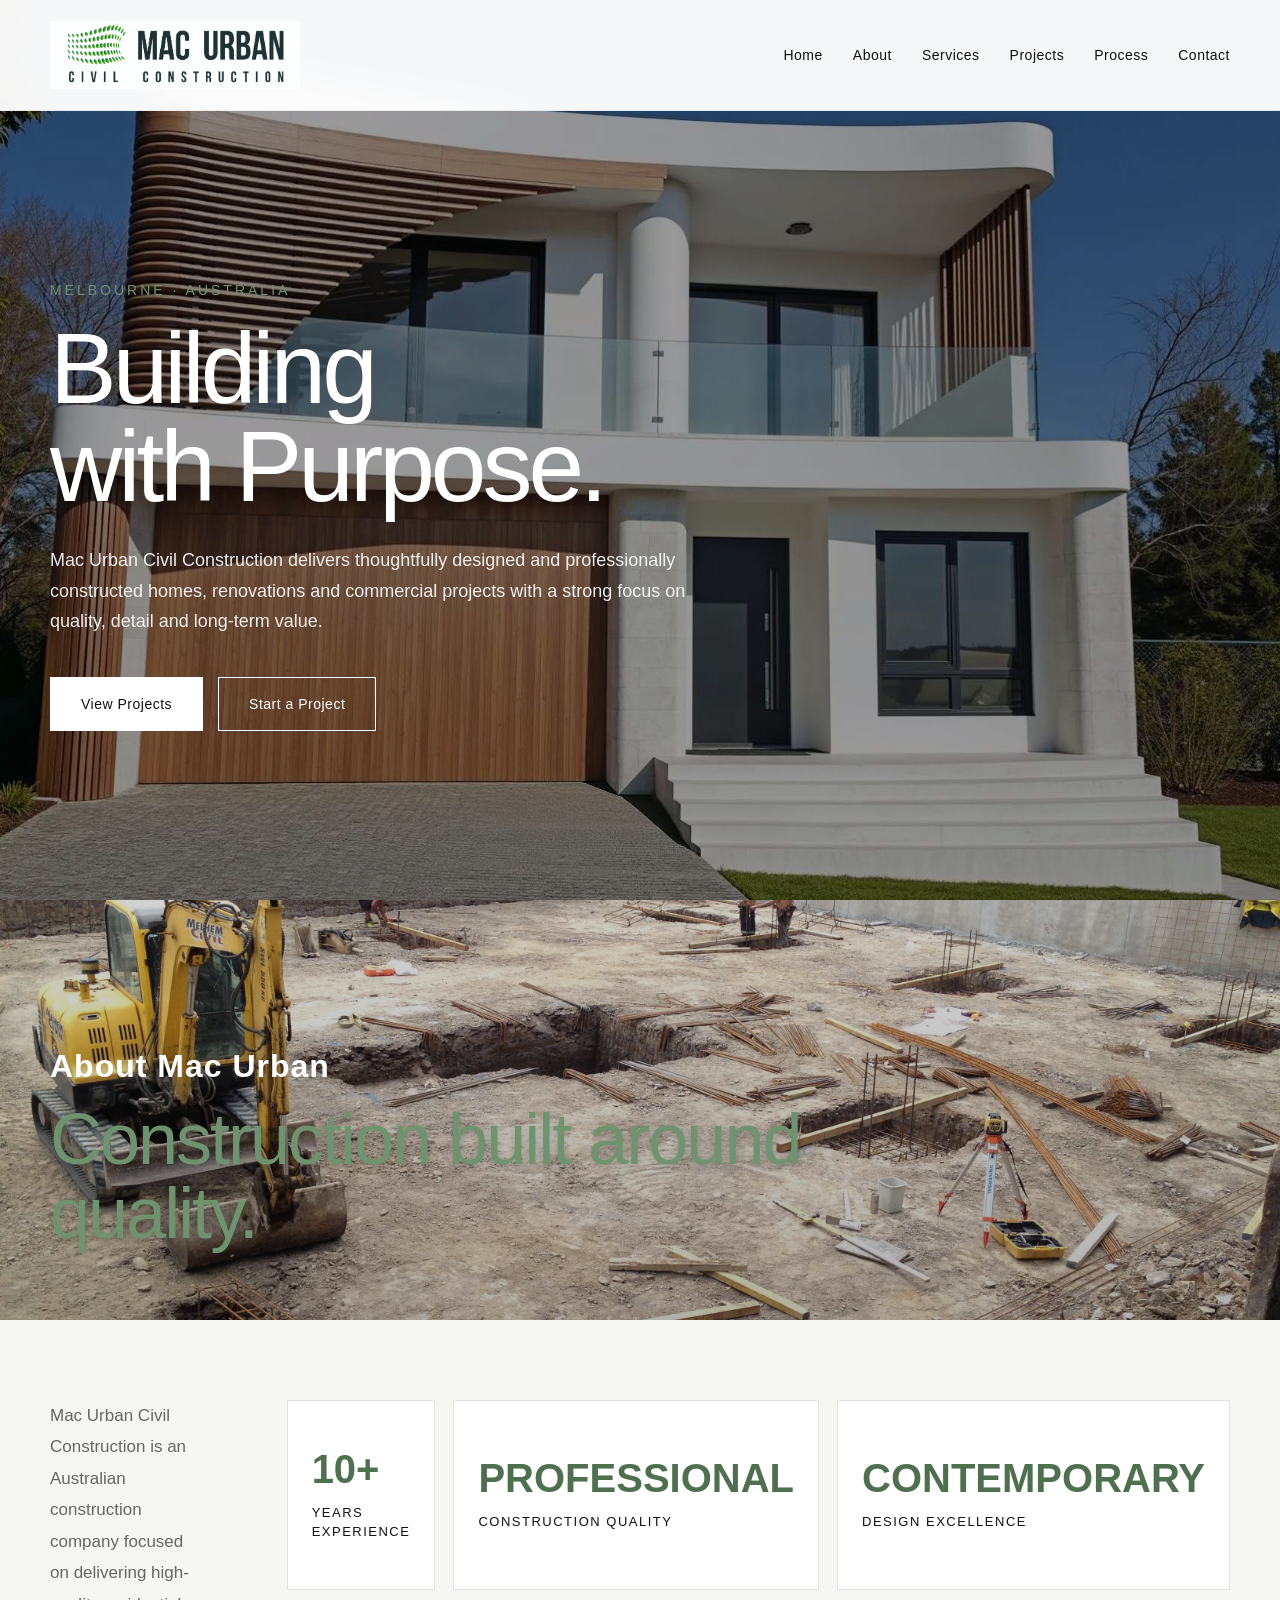
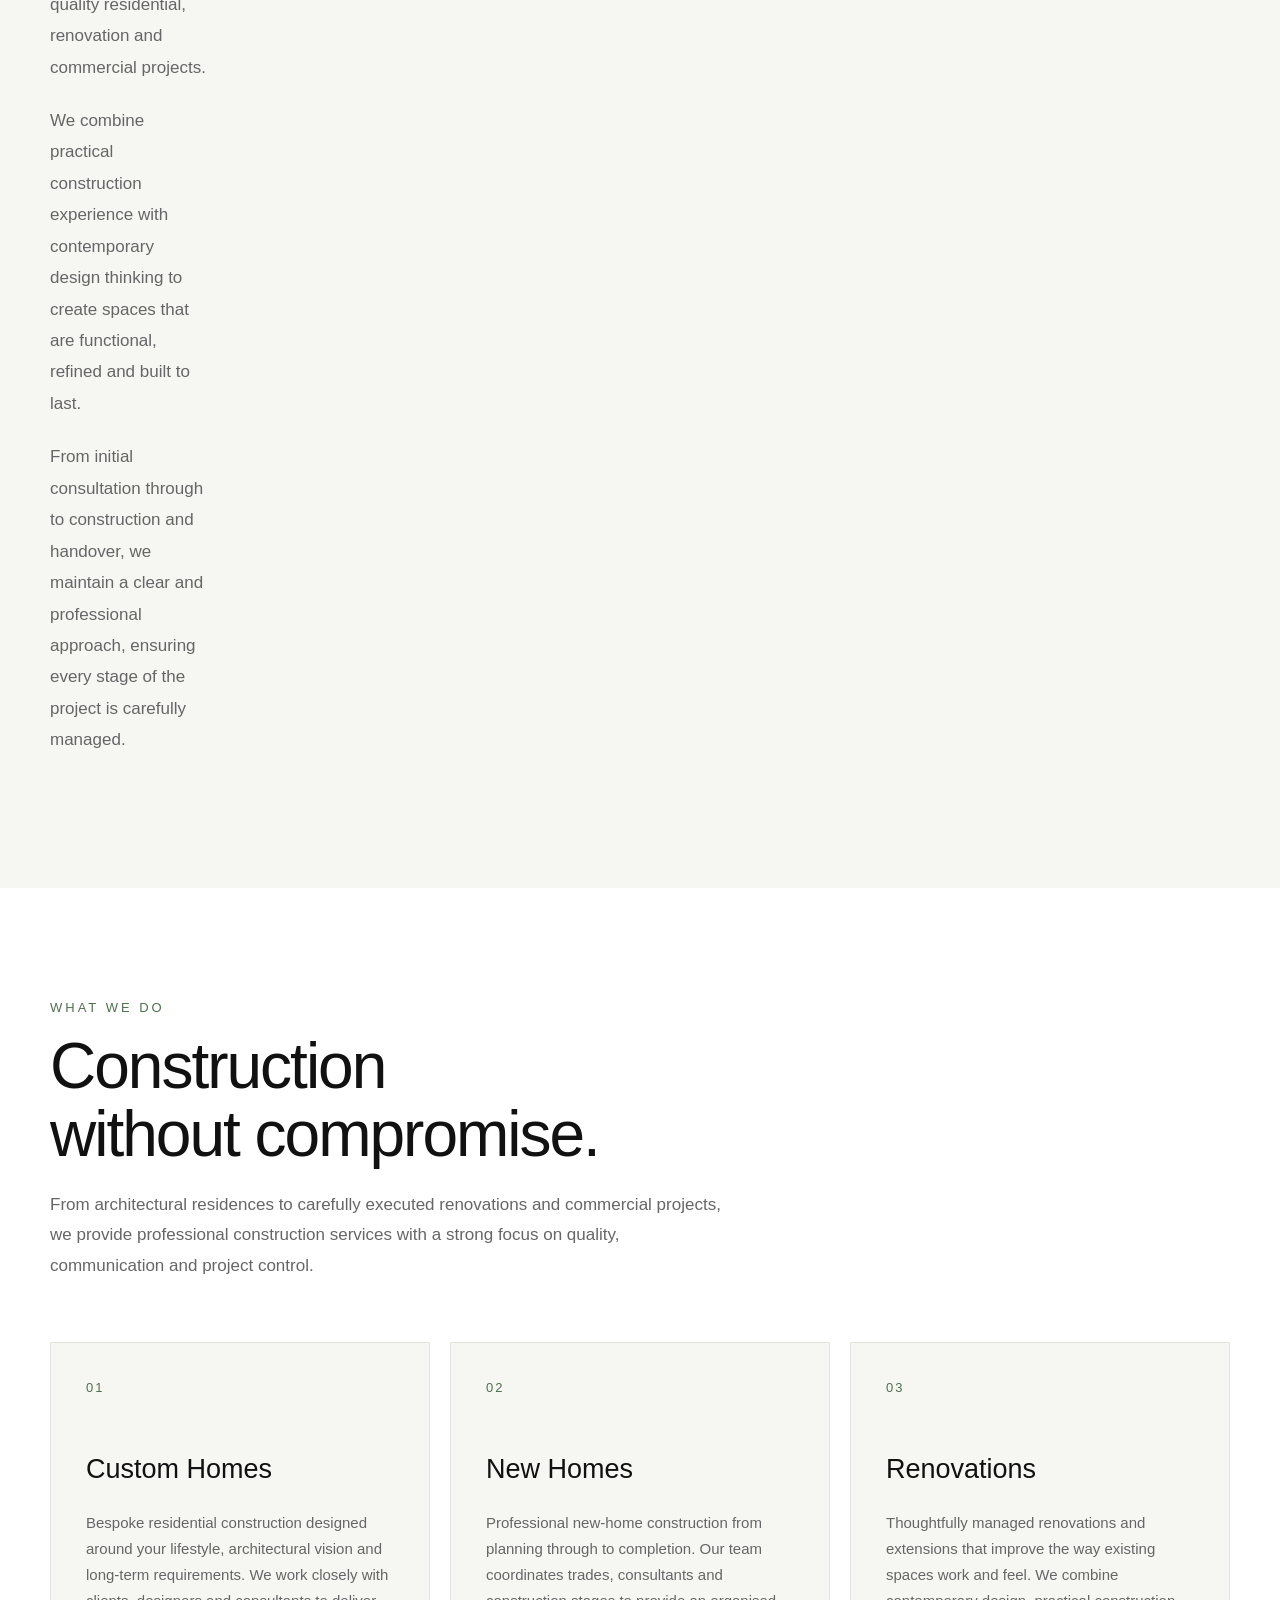
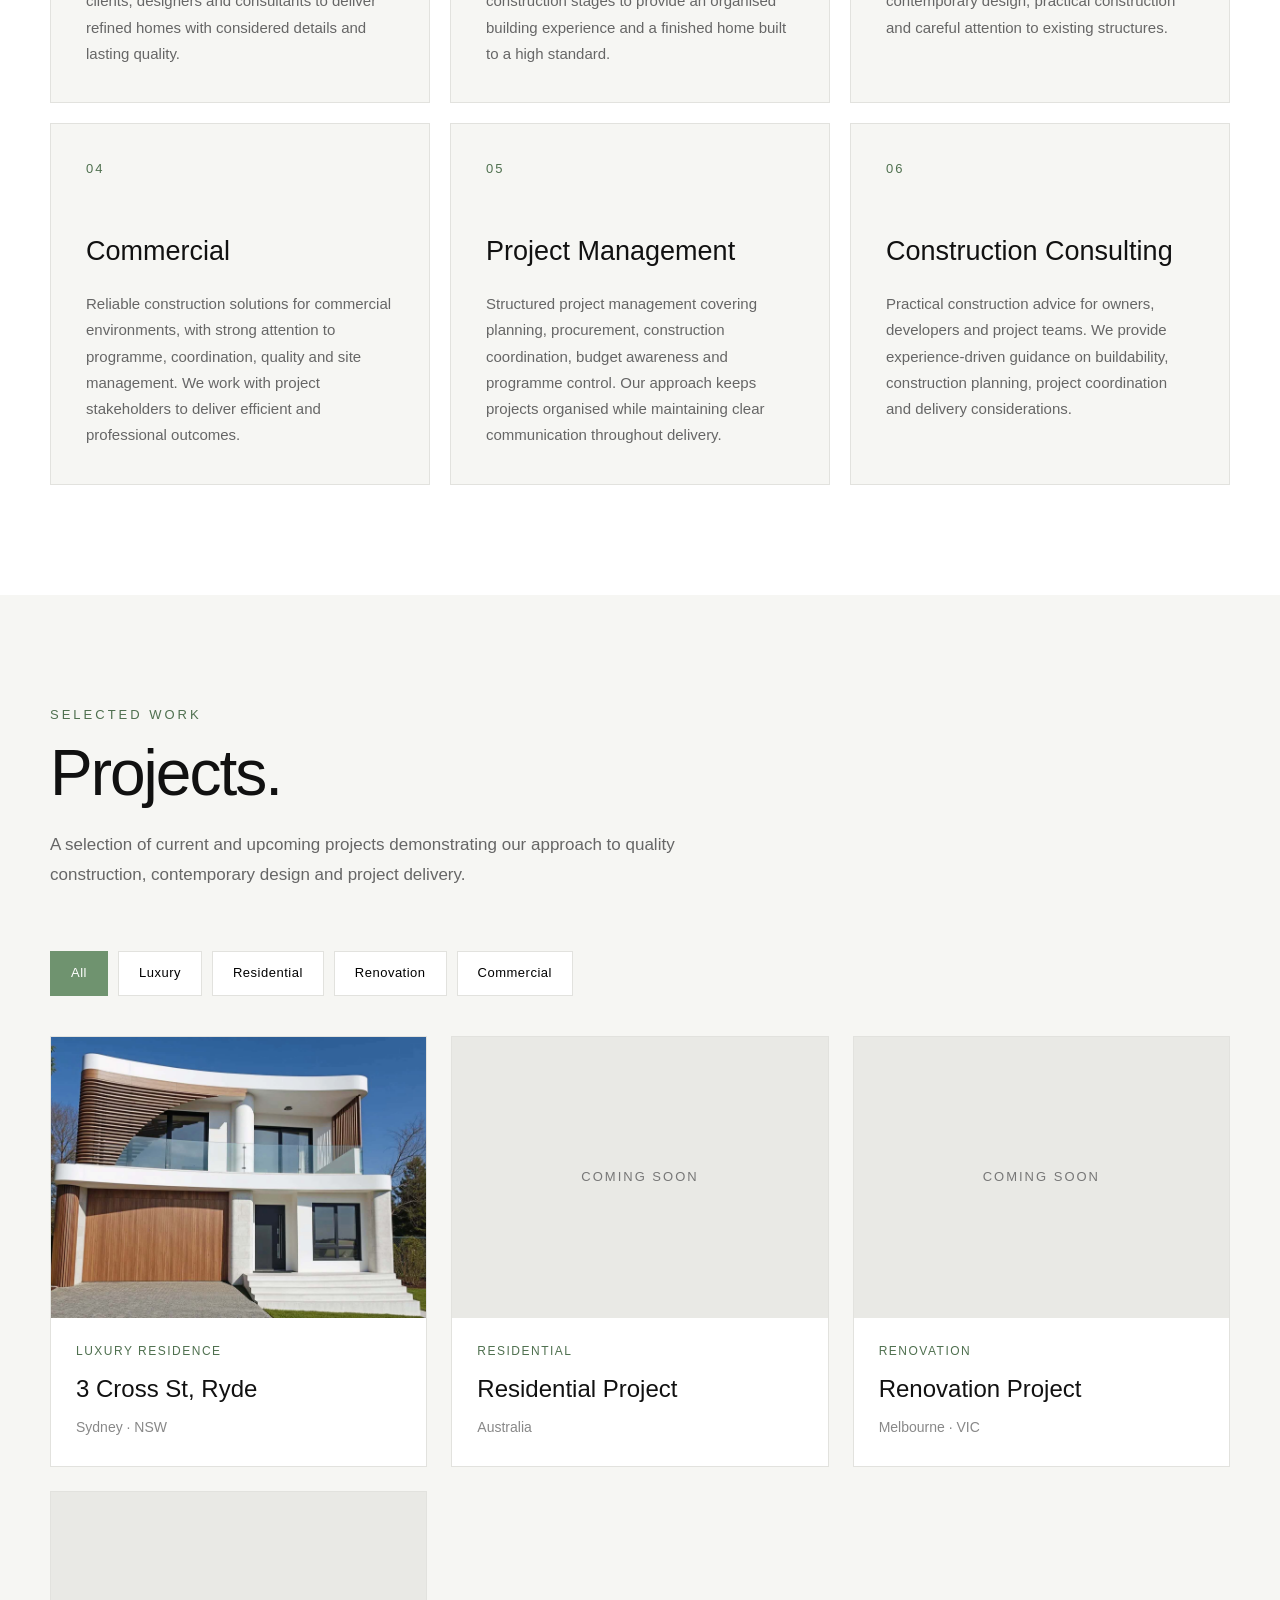
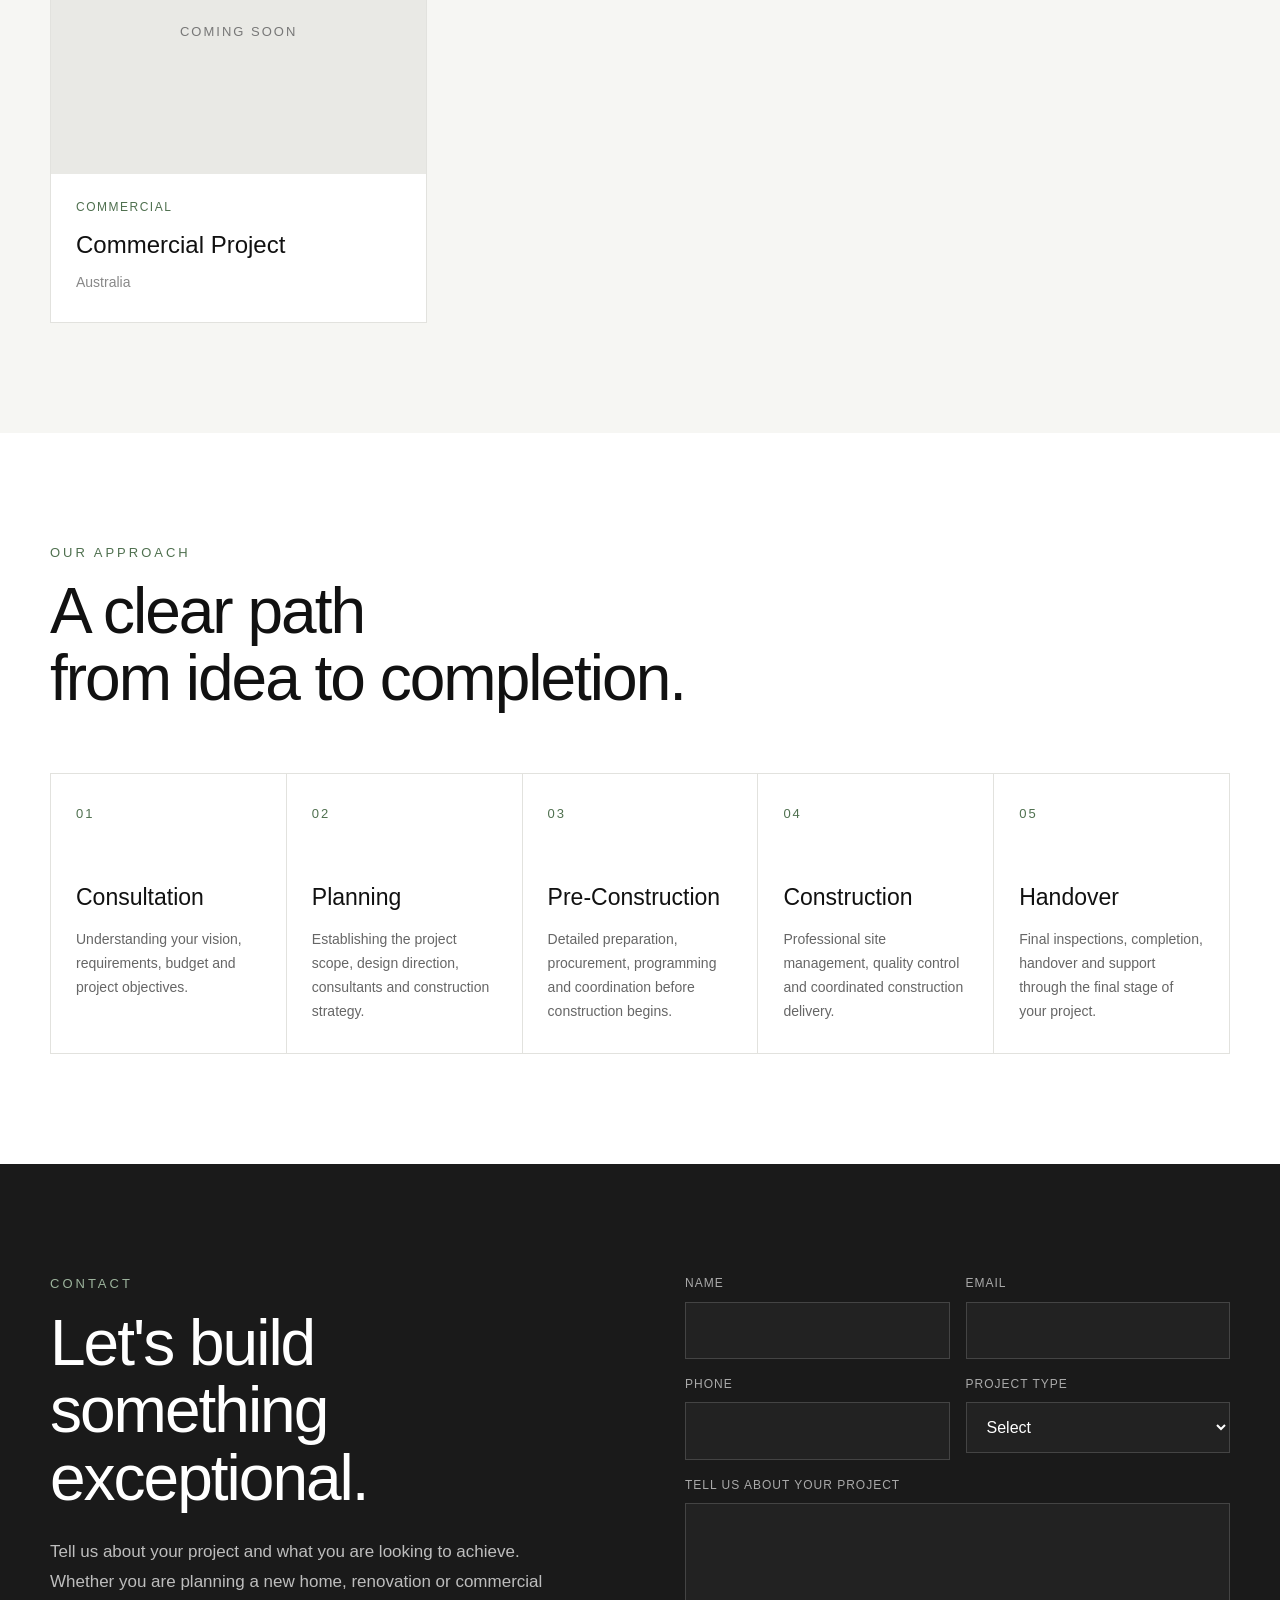
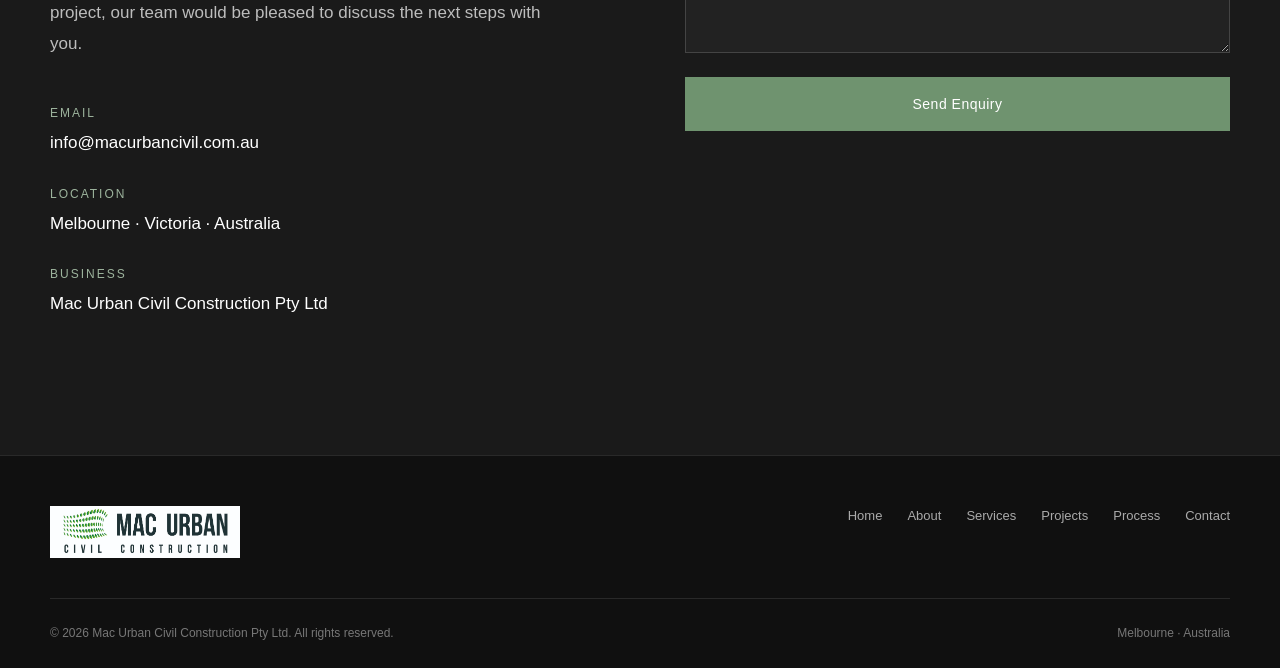
==== index.html @ 72863b8e "Update index.html" ====
<!DOCTYPE html>
<html lang="en">
<head>
<meta charset="UTF-8">
<meta name="viewport" content="width=device-width, initial-scale=1.0">

<title>Mac Urban Civil Construction | Melbourne Builders</title>

<meta
    name="description"
    content="Mac Urban Civil Construction delivers premium residential, renovation and commercial construction projects across Melbourne and Australia."
>

<style>

:root{
    --green:#6F936F;
    --green-dark:#4F704F;
    --green-light:#E5EDE5;
    --green-soft:#EEF3EE;

    --black:#111111;
    --dark:#1A1A1A;

    --grey:#666666;
    --grey-light:#888888;

    --light:#F6F6F3;
    --white:#FFFFFF;

    --border:#E2E2DE;
}
/* Green text and button adjustments */

.hero-kicker{
    color:var(--green);
}

.btn-primary{
    background:var(--green);
    border-color:var(--green);
    color:var(--white);
}

.btn-primary:hover{
    background:var(--green-dark);
    border-color:var(--green-dark);
    color:var(--white);
}

.about-hero-title{
    color:var(--green);
}
*{
    margin:0;
    padding:0;
    box-sizing:border-box;
}
.about-hero-title{
    color:var(--green);
    text-shadow:0 2px 8px rgba(0,0,0,.18);
}
html{
    scroll-behavior:smooth;
}

body{
    font-family:
        -apple-system,
        BlinkMacSystemFont,
        "Helvetica Neue",
        Arial,
        sans-serif;

    color:var(--black);
    background:var(--white);
    line-height:1.6;
}

img{
    display:block;
    max-width:100%;
}

button,
input,
textarea,
select{
    font:inherit;
}

a{
    color:inherit;
    text-decoration:none;
}

.container{
    width:min(1180px, calc(100% - 60px));
    margin:0 auto;
}


/* =========================
   HEADER
========================= */

.site-header{
    position:fixed;
    top:0;
    left:0;
    width:100%;
    z-index:1000;

    background:rgba(255,255,255,.96);
    backdrop-filter:blur(12px);

    border-bottom:1px solid rgba(0,0,0,.06);

    transition:.3s ease;
}

.site-header.scrolled{
    box-shadow:0 5px 25px rgba(0,0,0,.08);
}

.header-inner{
    height:110px;

    display:flex;
    align-items:center;
    justify-content:space-between;
}


/* LOGO */

.logo{
    display:flex;
    align-items:center;
    flex-shrink:0;
}

.logo img{
    width:250px;
    height:auto;
    max-height:88px;
    object-fit:contain;
}


/* DESKTOP NAV */

.desktop-nav{
    display:flex;
    align-items:center;
    gap:30px;
}

.desktop-nav a{
    position:relative;

    font-size:14px;
    font-weight:500;
    letter-spacing:.5px;

    color:var(--black);

    padding:8px 0;

    transition:.25s ease;
}

.desktop-nav a::after{
    content:"";

    position:absolute;
    left:0;
    bottom:0;

    width:0;
    height:1px;

    background:var(--green);

    transition:.25s ease;
}

.desktop-nav a:hover{
    color:var(--green-dark);
}

.desktop-nav a:hover::after{
    width:100%;
}


/* MOBILE BUTTON */

.mobile-menu-btn{
    width:46px;
    height:46px;

    border:0;
    background:transparent;

    display:none;

    flex-direction:column;
    justify-content:center;
    align-items:center;

    gap:6px;

    cursor:pointer;
}

.mobile-menu-btn span{
    display:block;

    width:27px;
    height:2px;

    background:var(--black);

    transition:.3s ease;
}

.mobile-menu-btn.active span:nth-child(1){
    transform:translateY(8px) rotate(45deg);
}

.mobile-menu-btn.active span:nth-child(2){
    opacity:0;
}

.mobile-menu-btn.active span:nth-child(3){
    transform:translateY(-8px) rotate(-45deg);
}


/* MOBILE MENU */

.mobile-menu{
    display:none;

    background:var(--white);

    border-top:1px solid var(--border);

    padding:20px 24px 28px;
}

.mobile-menu.active{
    display:block;
}

.mobile-menu a{
    display:block;

    padding:15px 0;

    border-bottom:1px solid var(--border);

    font-size:16px;
    font-weight:500;
}

.mobile-menu a:last-child{
    border-bottom:none;
}


/* =========================
   HERO
========================= */

.hero{
    min-height:100vh;

    display:flex;
    align-items:center;

    position:relative;

    background-image:
        linear-gradient(
            rgba(0,0,0,.38),
            rgba(0,0,0,.38)
        ),
        url("project-images/projects/luxury/3-cross-st-ryde/3805.jpeg");

    background-size:cover;
    background-position:center;
    background-repeat:no-repeat;

    color:var(--white);
}

.hero-content{
    padding-top:110px;

    max-width:850px;
}

.hero-kicker{
    margin-bottom:18px;

    font-size:14px;
    letter-spacing:3px;
    text-transform:uppercase;

    font-weight:500;
}

.hero h1{
    font-size:clamp(55px,8vw,100px);

    line-height:.98;

    font-weight:500;

    letter-spacing:-4px;

    margin-bottom:30px;
}

.hero-description{
    max-width:650px;

    font-size:18px;
    line-height:1.7;

    color:rgba(255,255,255,.9);

    margin-bottom:40px;
}

.hero-buttons{
    display:flex;
    gap:15px;
    flex-wrap:wrap;
}

.btn{
    display:inline-flex;

    align-items:center;
    justify-content:center;

    min-height:54px;

    padding:0 30px;

    border:1px solid var(--white);

    font-size:14px;

    letter-spacing:.5px;

    transition:.3s ease;
}

.btn-primary{
    background:var(--white);
    color:var(--black);
}

.btn-primary:hover{
    background:var(--green);
    border-color:var(--green);
    color:var(--white);
}

.btn-outline{
    color:var(--white);
}

.btn-outline:hover{
    background:var(--white);
    color:var(--black);
}


/* =========================
   SECTION
========================= */

section{
    scroll-margin-top:110px;
}

.section{
    padding:110px 0;
}

.section-header{
    margin-bottom:60px;
}

.section-kicker{
    color:var(--green-dark);

    font-size:13px;

    letter-spacing:3px;

    text-transform:uppercase;

    margin-bottom:15px;
}

.section-title{
    font-size:clamp(40px,5vw,68px);

    line-height:1.05;

    letter-spacing:-2px;

    font-weight:500;
}

.section-description{
    max-width:680px;

    margin-top:22px;

    color:var(--grey);

    font-size:17px;

    line-height:1.8;
}


/* =========================
   ABOUT
========================= */

.about{
    background:var(--light);
}

.about-hero{
    position:relative;

    min-height:420px;

    display:flex;
    align-items:flex-end;

    overflow:hidden;

    background-image:
        linear-gradient(
            rgba(0,0,0,.18),
            rgba(0,0,0,.30)
        ),
        url("images/about us1.JPG?v=20260903");

    background-size:cover;
    background-position:center;

    color:var(--white);
}

.about-hero-inner{
    width:min(1180px, calc(100% - 60px));

    margin:0 auto;

    padding:70px 0;
}

.about-hero-kicker{
    font-size:32px;

    line-height:1.1;

    font-weight:600;

    letter-spacing:1px;

    margin-bottom:18px;
}

.about-hero-title{
    max-width:800px;

    font-size:clamp(42px,6vw,72px);

    line-height:1.03;

    letter-spacing:-2px;

    font-weight:500;
}

.about-content{
    padding:80px 0 110px;
}

.about-grid{
    display:grid;

    grid-template-columns:1fr 1fr;

    gap:80px;

    align-items:start;
}

.about-text{
    color:var(--grey);

    font-size:17px;

    line-height:1.85;
}

.about-text p{
    margin-bottom:22px;
}

.about-stats{
    display:grid;

    grid-template-columns:repeat(3,1fr);

    gap:18px;
}

.stat-card{
    background:var(--white);

    border:1px solid var(--border);

    min-height:190px;

    padding:30px 24px;

    display:flex;

    flex-direction:column;

    justify-content:center;

    transition:.3s ease;
}

.stat-card:hover{
    transform:translateY(-5px);

    border-color:var(--green);
}

.stat-number{
    color:var(--green-dark);

    font-size:40px;

    line-height:1;

    font-weight:600;

    margin-bottom:14px;
}

.stat-label{
    font-size:13px;

    letter-spacing:1.5px;

    text-transform:uppercase;

    line-height:1.5;

    color:var(--black);
}


/* =========================
   SERVICES
========================= */

.services{
    background:var(--white);
}

.services-grid{
    display:grid;

    grid-template-columns:repeat(3,1fr);

    gap:20px;
}

.service-card{
    min-height:330px;

    padding:35px;

    background:var(--light);

    border:1px solid var(--border);

    position:relative;

    transition:.3s ease;
}

.service-card:hover{
    background:var(--green-soft);

    border-color:var(--green);

    transform:translateY(-5px);
}

.service-number{
    font-size:13px;

    color:var(--green-dark);

    letter-spacing:2px;

    margin-bottom:50px;
}

.service-card h3{
    font-size:27px;

    font-weight:500;

    margin-bottom:18px;
}

.service-card p{
    color:var(--grey);

    font-size:15px;

    line-height:1.75;
}


/* =========================
   PROJECTS
========================= */

.projects{
    background:var(--light);
}

.project-filters{
    display:flex;

    flex-wrap:wrap;

    gap:10px;

    margin-bottom:40px;
}

.filter-btn{
    border:1px solid var(--border);

    background:var(--white);

    padding:11px 20px;

    cursor:pointer;

    font-size:13px;

    letter-spacing:.5px;

    transition:.25s ease;
}

.filter-btn:hover,
.filter-btn.active{
    background:var(--green);

    border-color:var(--green);

    color:var(--white);
}

.projects-grid{
    display:grid;

    grid-template-columns:repeat(3,1fr);

    gap:24px;
}

.project-card{
    background:var(--white);

    cursor:pointer;

    border:1px solid var(--border);

    overflow:hidden;

    transition:.3s ease;
}

.project-card:hover{
    transform:translateY(-6px);

    box-shadow:0 15px 40px rgba(0,0,0,.08);
}

.project-image{
    aspect-ratio:4 / 3;

    overflow:hidden;

    background:#ddd;
}

.project-image img{
    width:100%;
    height:100%;

    object-fit:cover;

    transition:.5s ease;
}

.project-card:hover .project-image img{
    transform:scale(1.04);
}

.project-info{
    padding:24px 25px 28px;
}

.project-category{
    color:var(--green-dark);

    font-size:12px;

    letter-spacing:1.5px;

    text-transform:uppercase;

    margin-bottom:9px;
}

.project-info h3{
    font-size:24px;

    font-weight:500;

    margin-bottom:7px;
}

.project-location{
    color:var(--grey-light);

    font-size:14px;
}

.coming-soon{
    aspect-ratio:4 / 3;

    display:flex;

    align-items:center;

    justify-content:center;

    background:#E9E9E5;

    color:#777;

    font-size:13px;

    letter-spacing:2px;

    text-transform:uppercase;
}


/* =========================
   PROCESS
========================= */

.process{
    background:var(--white);
}

.process-grid{
    display:grid;

    grid-template-columns:repeat(5,1fr);

    border-top:1px solid var(--border);

    border-left:1px solid var(--border);
}

.process-item{
    min-height:270px;

    padding:30px 25px;

    border-right:1px solid var(--border);

    border-bottom:1px solid var(--border);

    transition:.3s ease;
}

.process-item:hover{
    background:var(--green-soft);
}

.process-number{
    color:var(--green-dark);

    font-size:13px;

    letter-spacing:2px;

    margin-bottom:55px;
}

.process-item h3{
    font-size:23px;

    font-weight:500;

    margin-bottom:12px;
}

.process-item p{
    color:var(--grey);

    font-size:14px;

    line-height:1.7;
}


/* =========================
   CONTACT
========================= */

.contact{
    background:var(--dark);

    color:var(--white);
}

.contact .section-kicker{
    color:#9DB49D;
}

.contact .section-title{
    color:var(--white);
}

.contact-grid{
    display:grid;

    grid-template-columns:1fr 1fr;

    gap:90px;
}

.contact-intro{
    color:#BDBDBD;

    font-size:17px;

    line-height:1.8;

    max-width:520px;

    margin-top:25px;
}

.contact-details{
    margin-top:45px;
}

.contact-detail{
    margin-bottom:28px;
}

.contact-detail-label{
    color:#9DB49D;

    font-size:12px;

    text-transform:uppercase;

    letter-spacing:2px;

    margin-bottom:6px;
}

.contact-detail-value{
    font-size:17px;

    color:var(--white);
}

.contact-detail-value a:hover{
    color:#9DB49D;
}


/* FORM */

.contact-form{
    display:grid;

    gap:16px;
}

.form-row{
    display:grid;

    grid-template-columns:1fr 1fr;

    gap:16px;
}

.form-group{
    display:flex;

    flex-direction:column;

    gap:8px;
}

.form-group label{
    font-size:12px;

    letter-spacing:1px;

    text-transform:uppercase;

    color:#AAAAAA;
}

.form-group input,
.form-group textarea,
.form-group select{
    width:100%;

    border:1px solid #444;

    background:#222;

    color:var(--white);

    padding:15px 16px;

    outline:none;

    border-radius:0;
}

.form-group input:focus,
.form-group textarea:focus,
.form-group select:focus{
    border-color:#8FA78F;
}

.form-group textarea{
    min-height:150px;

    resize:vertical;
}

.contact-submit{
    margin-top:8px;

    border:1px solid var(--green);

    background:var(--green);

    color:var(--white);

    min-height:54px;

    padding:0 30px;

    cursor:pointer;

    font-size:14px;

    letter-spacing:.5px;

    transition:.3s ease;
}

.contact-submit:hover{
    background:#83A283;

    border-color:#83A283;
}


/* =========================
   FOOTER
========================= */

.footer{
    background:#101010;

    color:#AAA;

    border-top:1px solid #292929;

    padding:50px 0 25px;
}

.footer-top{
    display:flex;

    justify-content:space-between;

    align-items:flex-start;

    gap:40px;

    padding-bottom:40px;

    border-bottom:1px solid #292929;
}

.footer-logo img{
    width:190px;

    max-height:70px;

    object-fit:contain;
}

.footer-nav{
    display:flex;

    gap:25px;

    flex-wrap:wrap;
}

.footer-nav a{
    font-size:13px;

    color:#AAA;

    transition:.25s ease;
}

.footer-nav a:hover{
    color:var(--white);
}

.footer-bottom{
    padding-top:25px;

    display:flex;

    justify-content:space-between;

    gap:20px;

    flex-wrap:wrap;

    font-size:12px;

    color:#777;
}


/* =========================
   PROJECT MODAL
========================= */

.modal{
    position:fixed;

    inset:0;

    z-index:2000;

    background:rgba(0,0,0,.75);

    display:none;

    align-items:center;

    justify-content:center;

    padding:30px;
}

.modal.active{
    display:flex;
}

.modal-content{
    width:min(1100px,100%);

    max-height:90vh;

    overflow:auto;

    background:var(--white);

    position:relative;
}

.modal-close{
    position:absolute;

    top:15px;
    right:15px;

    z-index:5;

    width:42px;
    height:42px;

    border:0;

    background:rgba(0,0,0,.65);

    color:var(--white);

    font-size:25px;

    cursor:pointer;
}

.modal-image{
    width:100%;

    aspect-ratio:16 / 9;

    background:#ddd;
}

.modal-image img{
    width:100%;
    height:100%;

    object-fit:cover;
}

.modal-body{
    padding:35px;
}

.modal-category{
    color:var(--green-dark);

    font-size:12px;

    letter-spacing:2px;

    text-transform:uppercase;

    margin-bottom:10px;
}

.modal-body h2{
    font-size:42px;

    line-height:1.05;

    font-weight:500;

    margin-bottom:10px;
}

.modal-location{
    color:var(--grey);

    margin-bottom:25px;
}

.modal-description{
    color:var(--grey);

    max-width:750px;

    line-height:1.8;
}


/* =========================
   LIGHTBOX
========================= */

.lightbox{
    position:fixed;

    inset:0;

    z-index:3000;

    background:rgba(0,0,0,.92);

    display:none;

    align-items:center;

    justify-content:center;

    padding:30px;
}

.lightbox.active{
    display:flex;
}

.lightbox img{
    max-width:95vw;

    max-height:90vh;

    object-fit:contain;
}

.lightbox-close{
    position:absolute;

    top:20px;
    right:25px;

    border:0;

    background:transparent;

    color:var(--white);

    font-size:35px;

    cursor:pointer;
}


/* =========================
   TABLET
========================= */

@media(max-width:1100px){

    .container{
        width:min(100% - 45px,1000px);
    }

    .logo img{
        width:220px;
    }

    .desktop-nav{
        gap:20px;
    }

    .services-grid{
        grid-template-columns:repeat(2,1fr);
    }

    .projects-grid{
        grid-template-columns:repeat(2,1fr);
    }

    .process-grid{
        grid-template-columns:repeat(3,1fr);
    }
}


/* =========================
   MOBILE
========================= */

@media(max-width:768px){

    .container{
        width:calc(100% - 36px);
    }

    /* HEADER */

    .header-inner{
        height:110px;
        padding:0;
    }

    .logo img{
        width:220px;
        max-height:85px;
        object-fit:contain;
    }

    .desktop-nav{
        display:none;
    }

    .mobile-menu-btn{
        display:flex;
    }

    /* HERO */

    .hero{
        min-height:100svh;

        background-position:center;

        align-items:flex-end;
    }

    .hero-content{
        padding-top:130px;
        padding-bottom:70px;
    }

    .hero-kicker{
        font-size:12px;

        letter-spacing:2.5px;

        margin-bottom:15px;
    }

    .hero h1{
        font-size:58px;

        letter-spacing:-2.5px;

        line-height:1;
    }

    .hero-description{
        font-size:15px;

        line-height:1.7;

        margin-bottom:30px;
    }

    .hero-buttons{
        gap:10px;
    }

    .btn{
        min-height:50px;

        padding:0 22px;

        font-size:13px;
    }


    /* SECTIONS */

    section{
        scroll-margin-top:110px;
    }

    .section{
        padding:75px 0;
    }

    .section-header{
        margin-bottom:40px;
    }

    .section-title{
        font-size:43px;

        letter-spacing:-1.5px;
    }

    .section-description{
        font-size:15px;
    }


    /* ABOUT */

    .about{
        position:relative;

        padding-top:0;

        background:var(--light);
    }

    .about::before{
        content:"";

        display:block;

        height:42px;

        background:
            linear-gradient(
                to bottom,
                #FFFFFF 0%,
                #F6F6F3 100%
            );
    }

    .about-hero{
        min-height:330px;

        margin:0;

        background-image:
            linear-gradient(
                rgba(0,0,0,.12),
                rgba(0,0,0,.25)
            ),
            url("images/about us1.JPG?v=20260903");

        background-size:cover;

        background-position:center;
    }

    .about-hero-inner{
        width:calc(100% - 36px);

        padding:45px 0;
    }

    .about-hero-kicker{
        font-size:56px;

        line-height:1.02;

        letter-spacing:.5px;

        font-weight:600;

        margin-bottom:20px;
    }

    .about-hero-title{
        font-size:34px;

        line-height:1.13;

        letter-spacing:-.8px;

        max-width:100%;
    }

    .about-content{
        margin-top:30px;

        padding-top:10px;

        padding-bottom:75px;
    }

    .about-grid{
        grid-template-columns:1fr;

        gap:45px;
    }

    .about-text{
        font-size:15px;

        line-height:1.8;
    }

    .about-stats{
        grid-template-columns:1fr;

        gap:12px;
    }

    .stat-card{
        min-height:140px;

        padding:25px;
    }

    .stat-number{
        font-size:36px;
    }


    /* SERVICES */

    .services-grid{
        grid-template-columns:1fr;

        gap:14px;
    }

    .service-card{
        min-height:auto;

        padding:28px;

    }

    .service-number{
        margin-bottom:35px;
    }

    .service-card h3{
        font-size:25px;
    }


    /* PROJECTS */

    .project-filters{
        gap:7px;

        margin-bottom:28px;
    }

    .filter-btn{
        padding:9px 13px;

        font-size:12px;
    }

    .projects-grid{
        grid-template-columns:1fr;

        gap:18px;
    }

    .project-info{
        padding:21px;
    }


    /* PROCESS */

    .process-grid{
        grid-template-columns:1fr;

        border-left:1px solid var(--border);
    }

    .process-item{
        min-height:auto;

        padding:28px;
    }

    .process-number{
        margin-bottom:30px;
    }


    /* CONTACT */

    .contact-grid{
        grid-template-columns:1fr;

        gap:55px;
    }

    .contact-intro{
        font-size:15px;
    }

    .form-row{
        grid-template-columns:1fr;
    }


    /* FOOTER */

    .footer-top{
        flex-direction:column;

        gap:30px;
    }

    .footer-logo img{
        width:180px;
    }

    .footer-nav{
        gap:18px;
    }

    .footer-bottom{
        flex-direction:column;

        gap:8px;
    }


    /* MODAL */

    .modal{
        padding:15px;
    }

    .modal-content{
        max-height:92vh;
    }

    .modal-body{
        padding:25px;
    }

    .modal-body h2{
        font-size:32px;
    }
}


/* =========================
   SMALL PHONE
========================= */

@media(max-width:390px){

    .header-inner{
        height:105px;
    }

    .logo img{
        width:220px;

        max-height:82px;

        object-fit:contain;
    }

    .mobile-menu-btn{
        width:42px;
        height:42px;
    }

    .mobile-menu-btn span{
        width:25px;
    }

    .hero h1{
        font-size:51px;
    }

    .about-hero-kicker{
        font-size:46px;

        line-height:1.02;
    }

    .about-hero-title{
        font-size:30px;
    }

    .about-hero{
        min-height:300px;
    }

    .about-hero-inner{
        padding:38px 0;
    }

}


/* =========================
   HIDDEN PROJECT
========================= */

.project-card.hidden{
    display:none;
}

</style>
</head>


<body>


<!-- =========================
     HEADER
========================= -->

<header class="site-header" id="siteHeader">

    <div class="container header-inner">

        <a href="#home" class="logo">
            <img
                src="985.jpeg"
                alt="Mac Urban Civil Construction"
            >
        </a>


        <nav class="desktop-nav">

            <a href="#home">Home</a>

            <a href="#about">About</a>

            <a href="#services">Services</a>

            <a href="#projects">Projects</a>

            <a href="#process">Process</a>

            <a href="#contact">Contact</a>

        </nav>


        <button
            class="mobile-menu-btn"
            id="mobileMenuBtn"
            aria-label="Open menu"
        >

            <span></span>
            <span></span>
            <span></span>

        </button>

    </div>


    <div
        class="mobile-menu"
        id="mobileMenu"
    >

        <a href="#home">Home</a>

        <a href="#about">About</a>

        <a href="#services">Services</a>

        <a href="#projects">Projects</a>

        <a href="#process">Process</a>

        <a href="#contact">Contact</a>

    </div>

</header>



<!-- =========================
     HERO
========================= -->

<section
    class="hero"
    id="home"
>

    <div class="container">

        <div class="hero-content">

            <div class="hero-kicker">
                Melbourne · Australia
            </div>

            <h1>
                Building<br>
                with Purpose.
            </h1>

            <p class="hero-description">
                Mac Urban Civil Construction delivers
                thoughtfully designed and professionally
                constructed homes, renovations and
                commercial projects with a strong focus
                on quality, detail and long-term value.
            </p>

            <div class="hero-buttons">

                <a
                    href="#projects"
                    class="btn btn-primary"
                >
                    View Projects
                </a>

                <a
                    href="#contact"
                    class="btn btn-outline"
                >
                    Start a Project
                </a>

            </div>

        </div>

    </div>

</section>



<!-- =========================
     ABOUT
========================= -->

<section
    class="about"
    id="about"
>


    <div class="about-hero">

        <div class="about-hero-inner">

            <div class="about-hero-kicker">
                About Mac Urban
            </div>

            <div class="about-hero-title">
                Construction built around quality.
            </div>

        </div>

    </div>


    <div class="container about-content">

        <div class="about-grid">


            <div class="about-text">

                <p>
                    Mac Urban Civil Construction is an
                    Australian construction company focused
                    on delivering high-quality residential,
                    renovation and commercial projects.
                </p>

                <p>
                    We combine practical construction
                    experience with contemporary design
                    thinking to create spaces that are
                    functional, refined and built to last.
                </p>

                <p>
                    From initial consultation through to
                    construction and handover, we maintain
                    a clear and professional approach,
                    ensuring every stage of the project is
                    carefully managed.
                </p>

            </div>


            <div class="about-stats">

                <div class="stat-card">

                    <div class="stat-number">
                        10+
                    </div>

                    <div class="stat-label">
                        Years Experience
                    </div>

                </div>


                <div class="stat-card">

                    <div class="stat-number">
                        PROFESSIONAL
                    </div>

                    <div class="stat-label">
                        Construction Quality
                    </div>

                </div>


                <div class="stat-card">

                    <div class="stat-number">
                        CONTEMPORARY
                    </div>

                    <div class="stat-label">
                        Design Excellence
                    </div>

                </div>

            </div>

        </div>

    </div>

</section>



<!-- =========================
     SERVICES
========================= -->

<section
    class="section services"
    id="services"
>

    <div class="container">


        <div class="section-header">

            <div class="section-kicker">
                What We Do
            </div>

            <h2 class="section-title">
                Construction<br>
                without compromise.
            </h2>

            <p class="section-description">
                From architectural residences to
                carefully executed renovations and
                commercial projects, we provide
                professional construction services
                with a strong focus on quality,
                communication and project control.
            </p>

        </div>


        <div class="services-grid">


            <div class="service-card">

                <div class="service-number">
                    01
                </div>

                <h3>
                    Custom Homes
                </h3>

                <p>
                    Bespoke residential construction
                    designed around your lifestyle,
                    architectural vision and long-term
                    requirements. We work closely with
                    clients, designers and consultants
                    to deliver refined homes with
                    considered details and lasting quality.
                </p>

            </div>


            <div class="service-card">

                <div class="service-number">
                    02
                </div>

                <h3>
                    New Homes
                </h3>

                <p>
                    Professional new-home construction
                    from planning through to completion.
                    Our team coordinates trades,
                    consultants and construction stages
                    to provide an organised building
                    experience and a finished home built
                    to a high standard.
                </p>

            </div>


            <div class="service-card">

                <div class="service-number">
                    03
                </div>

                <h3>
                    Renovations
                </h3>

                <p>
                    Thoughtfully managed renovations and
                    extensions that improve the way
                    existing spaces work and feel.
                    We combine contemporary design,
                    practical construction and careful
                    attention to existing structures.
                </p>

            </div>


            <div class="service-card">

                <div class="service-number">
                    04
                </div>

                <h3>
                    Commercial
                </h3>

                <p>
                    Reliable construction solutions for
                    commercial environments, with strong
                    attention to programme, coordination,
                    quality and site management. We work
                    with project stakeholders to deliver
                    efficient and professional outcomes.
                </p>

            </div>


            <div class="service-card">

                <div class="service-number">
                    05
                </div>

                <h3>
                    Project Management
                </h3>

                <p>
                    Structured project management covering
                    planning, procurement, construction
                    coordination, budget awareness and
                    programme control. Our approach keeps
                    projects organised while maintaining
                    clear communication throughout delivery.
                </p>

            </div>


            <div class="service-card">

                <div class="service-number">
                    06
                </div>

                <h3>
                    Construction Consulting
                </h3>

                <p>
                    Practical construction advice for
                    owners, developers and project teams.
                    We provide experience-driven guidance
                    on buildability, construction planning,
                    project coordination and delivery
                    considerations.
                </p>

            </div>


        </div>

    </div>

</section>



<!-- =========================
     PROJECTS
========================= -->

<section
    class="section projects"
    id="projects"
>

    <div class="container">


        <div class="section-header">

            <div class="section-kicker">
                Selected Work
            </div>

            <h2 class="section-title">
                Projects.
            </h2>

            <p class="section-description">
                A selection of current and upcoming
                projects demonstrating our approach to
                quality construction, contemporary design
                and project delivery.
            </p>

        </div>


        <div class="project-filters">

            <button
                class="filter-btn active"
                data-filter="all"
            >
                All
            </button>

            <button
                class="filter-btn"
                data-filter="luxury"
            >
                Luxury
            </button>

            <button
                class="filter-btn"
                data-filter="residential"
            >
                Residential
            </button>

            <button
                class="filter-btn"
                data-filter="renovation"
            >
                Renovation
            </button>

            <button
                class="filter-btn"
                data-filter="commercial"
            >
                Commercial
            </button>

        </div>


        <div class="projects-grid">


            <!-- 3 CROSS ST RYDE -->

            <div
                class="project-card"
                data-category="luxury"
                onclick="openProjectModal('luxury')"
            >

                <div class="project-image">

                    <img
                        src="project-images/projects/luxury/3-cross-st-ryde/3805.jpeg"
                        alt="3 Cross St Ryde Luxury Residence"
                    >

                </div>

                <div class="project-info">

                    <div class="project-category">
                        Luxury Residence
                    </div>

                    <h3>
                        3 Cross St, Ryde
                    </h3>

                    <div class="project-location">
                        Sydney · NSW
                    </div>

                </div>

            </div>


            <!-- RESIDENTIAL COMING SOON -->

            <div
                class="project-card"
                data-category="residential"
            >

                <div class="coming-soon">
                    Coming Soon
                </div>

                <div class="project-info">

                    <div class="project-category">
                        Residential
                    </div>

                    <h3>
                        Residential Project
                    </h3>

                    <div class="project-location">
                        Australia
                    </div>

                </div>

            </div>


            <!-- RENOVATION COMING SOON -->

            <div
                class="project-card"
                data-category="renovation"
            >

                <div class="coming-soon">
                    Coming Soon
                </div>

                <div class="project-info">

                    <div class="project-category">
                        Renovation
                    </div>

                    <h3>
                        Renovation Project
                    </h3>

                    <div class="project-location">
                        Melbourne · VIC
                    </div>

                </div>

            </div>


            <!-- COMMERCIAL COMING SOON -->

            <div
                class="project-card"
                data-category="commercial"
            >

                <div class="coming-soon">
                    Coming Soon
                </div>

                <div class="project-info">

                    <div class="project-category">
                        Commercial
                    </div>

                    <h3>
                        Commercial Project
                    </h3>

                    <div class="project-location">
                        Australia
                    </div>

                </div>

            </div>


        </div>

    </div>

</section>



<!-- =========================
     PROCESS
========================= -->

<section
    class="section process"
    id="process"
>

    <div class="container">


        <div class="section-header">

            <div class="section-kicker">
                Our Approach
            </div>

            <h2 class="section-title">
                A clear path<br>
                from idea to completion.
            </h2>

        </div>


        <div class="process-grid">


            <div class="process-item">

                <div class="process-number">
                    01
                </div>

                <h3>
                    Consultation
                </h3>

                <p>
                    Understanding your vision,
                    requirements, budget and project
                    objectives.
                </p>

            </div>


            <div class="process-item">

                <div class="process-number">
                    02
                </div>

                <h3>
                    Planning
                </h3>

                <p>
                    Establishing the project scope,
                    design direction, consultants and
                    construction strategy.
                </p>

            </div>


            <div class="process-item">

                <div class="process-number">
                    03
                </div>

                <h3>
                    Pre-Construction
                </h3>

                <p>
                    Detailed preparation, procurement,
                    programming and coordination before
                    construction begins.
                </p>

            </div>


            <div class="process-item">

                <div class="process-number">
                    04
                </div>

                <h3>
                    Construction
                </h3>

                <p>
                    Professional site management,
                    quality control and coordinated
                    construction delivery.
                </p>

            </div>


            <div class="process-item">

                <div class="process-number">
                    05
                </div>

                <h3>
                    Handover
                </h3>

                <p>
                    Final inspections, completion,
                    handover and support through the
                    final stage of your project.
                </p>

            </div>


        </div>

    </div>

</section>



<!-- =========================
     CONTACT
========================= -->

<section
    class="section contact"
    id="contact"
>

    <div class="container">


        <div class="contact-grid">


            <div>

                <div class="section-kicker">
                    Contact
                </div>

                <h2 class="section-title">
                    Let's build<br>
                    something exceptional.
                </h2>

                <p class="contact-intro">
                    Tell us about your project and
                    what you are looking to achieve.
                    Whether you are planning a new home,
                    renovation or commercial project,
                    our team would be pleased to discuss
                    the next steps with you.
                </p>


                <div class="contact-details">


                    <div class="contact-detail">

                        <div class="contact-detail-label">
                            Email
                        </div>

                        <div class="contact-detail-value">

                            <a href="mailto:info@macurbancivil.com.au">
                                info@macurbancivil.com.au
                            </a>

                        </div>

                    </div>


                    <div class="contact-detail">

                        <div class="contact-detail-label">
                            Location
                        </div>

                        <div class="contact-detail-value">
                            Melbourne · Victoria · Australia
                        </div>

                    </div>


                    <div class="contact-detail">

                        <div class="contact-detail-label">
                            Business
                        </div>

                        <div class="contact-detail-value">
                            Mac Urban Civil Construction Pty Ltd
                        </div>

                    </div>


                </div>

            </div>



            <div>

                <form
                    class="contact-form"
                    action="https://formsubmit.co/info@macurbancivil.com.au"
                    method="POST"
                >

                    <input
                        type="hidden"
                        name="_subject"
                        value="New Project Enquiry - Mac Urban Civil Construction"
                    >

                    <input
                        type="hidden"
                        name="_captcha"
                        value="false"
                    >

                    <input
                        type="hidden"
                        name="_template"
                        value="table"
                    >


                    <div class="form-row">

                        <div class="form-group">

                            <label for="name">
                                Name
                            </label>

                            <input
                                type="text"
                                id="name"
                                name="name"
                                required
                            >

                        </div>


                        <div class="form-group">

                            <label for="email">
                                Email
                            </label>

                            <input
                                type="email"
                                id="email"
                                name="email"
                                required
                            >

                        </div>

                    </div>


                    <div class="form-row">

                        <div class="form-group">

                            <label for="phone">
                                Phone
                            </label>

                            <input
                                type="tel"
                                id="phone"
                                name="phone"
                            >

                        </div>


                        <div class="form-group">

                            <label for="project">
                                Project Type
                            </label>

                            <select
                                id="project"
                                name="project_type"
                            >

                                <option value="">
                                    Select
                                </option>

                                <option value="Custom Home">
                                    Custom Home
                                </option>

                                <option value="New Home">
                                    New Home
                                </option>

                                <option value="Renovation">
                                    Renovation
                                </option>

                                <option value="Commercial">
                                    Commercial
                                </option>

                                <option value="Other">
                                    Other
                                </option>

                            </select>

                        </div>

                    </div>


                    <div class="form-group">

                        <label for="message">
                            Tell us about your project
                        </label>

                        <textarea
                            id="message"
                            name="message"
                            required
                        ></textarea>

                    </div>


                    <button
                        type="submit"
                        class="contact-submit"
                    >
                        Send Enquiry
                    </button>

                </form>

            </div>

        </div>

    </div>

</section>



<!-- =========================
     FOOTER
========================= -->

<footer class="footer">

    <div class="container">


        <div class="footer-top">


            <div class="footer-logo">

                <img
                    src="985.jpeg"
                    alt="Mac Urban Civil Construction"
                >

            </div>


            <nav class="footer-nav">

                <a href="#home">
                    Home
                </a>

                <a href="#about">
                    About
                </a>

                <a href="#services">
                    Services
                </a>

                <a href="#projects">
                    Projects
                </a>

                <a href="#process">
                    Process
                </a>

                <a href="#contact">
                    Contact
                </a>

            </nav>

        </div>


        <div class="footer-bottom">

            <div>
                © 2026 Mac Urban Civil Construction Pty Ltd.
                All rights reserved.
            </div>

            <div>
                Melbourne · Australia
            </div>

        </div>

    </div>

</footer>



<!-- =========================
     PROJECT MODAL
========================= -->

<div
    class="modal"
    id="projectModal"
>

    <div class="modal-content">

        <button
            class="modal-close"
            onclick="closeProjectModal()"
            aria-label="Close"
        >
            ×
        </button>


        <div class="modal-image">

            <img
                id="modalProjectImage"
                src=""
                alt=""
            >

        </div>


        <div class="modal-body">

            <div
                class="modal-category"
                id="modalProjectCategory"
            >
                Luxury Residence
            </div>

            <h2 id="modalProjectTitle">
                3 Cross St, Ryde
            </h2>

            <div
                class="modal-location"
                id="modalProjectLocation"
            >
                Sydney · NSW
            </div>

            <p
                class="modal-description"
                id="modalProjectDescription"
            >
                A contemporary luxury residential
                project focused on refined architectural
                design, quality construction and carefully
                considered details.
            </p>

        </div>

    </div>

</div>



<!-- =========================
     LIGHTBOX
========================= -->

<div
    class="lightbox"
    id="lightbox"
>

    <button
        class="lightbox-close"
        onclick="closeLightbox()"
        aria-label="Close"
    >
        ×
    </button>

    <img
        id="lightboxImage"
        src=""
        alt=""
    >

</div>



<script>


/* =========================
   HEADER SCROLL
========================= */

const siteHeader =
    document.getElementById("siteHeader");

window.addEventListener("scroll", function(){

    if(window.scrollY > 20){

        siteHeader.classList.add("scrolled");

    }else{

        siteHeader.classList.remove("scrolled");

    }

});



/* =========================
   MOBILE MENU
========================= */

const mobileMenuBtn =
    document.getElementById("mobileMenuBtn");

const mobileMenu =
    document.getElementById("mobileMenu");


mobileMenuBtn.addEventListener("click", function(){

    mobileMenuBtn.classList.toggle("active");

    mobileMenu.classList.toggle("active");

});


document
.querySelectorAll(".mobile-menu a")
.forEach(function(link){

    link.addEventListener("click", function(){

        mobileMenuBtn.classList.remove("active");

        mobileMenu.classList.remove("active");

    });

});



/* =========================
   PROJECT FILTER
========================= */

const filterButtons =
    document.querySelectorAll(".filter-btn");

const projectCards =
    document.querySelectorAll(".project-card");


filterButtons.forEach(function(button){

    button.addEventListener("click", function(){

        filterButtons.forEach(function(btn){

            btn.classList.remove("active");

        });

        button.classList.add("active");


        const filter =
            button.getAttribute("data-filter");


        projectCards.forEach(function(card){

            const category =
                card.getAttribute("data-category");


            if(
                filter === "all" ||
                category === filter
            ){

                card.classList.remove("hidden");

            }else{

                card.classList.add("hidden");

            }

        });

    });

});



/* =========================
   PROJECT MODAL
========================= */

function openProjectModal(type){

    const modal =
        document.getElementById("projectModal");

    const image =
        document.getElementById("modalProjectImage");

    const category =
        document.getElementById("modalProjectCategory");

    const title =
        document.getElementById("modalProjectTitle");

    const location =
        document.getElementById("modalProjectLocation");

    const description =
        document.getElementById("modalProjectDescription");


    if(type === "luxury"){

        image.src =
            "project-images/projects/luxury/3-cross-st-ryde/3805.jpeg";

        image.alt =
            "3 Cross St Ryde Luxury Residence";

        category.textContent =
            "Luxury Residence";

        title.textContent =
            "3 Cross St, Ryde";

        location.textContent =
            "Sydney · NSW";

        description.textContent =
            "A contemporary luxury residential project focused on refined architectural design, quality construction and carefully considered details.";

    }


    modal.classList.add("active");

    document.body.style.overflow = "hidden";

}


function closeProjectModal(){

    document
    .getElementById("projectModal")
    .classList.remove("active");

    document.body.style.overflow = "";

}



/* =========================
   CLICK PROJECT IMAGE
========================= */

document
.getElementById("modalProjectImage")
.addEventListener("click", function(){

    const lightbox =
        document.getElementById("lightbox");

    const lightboxImage =
        document.getElementById("lightboxImage");

    lightboxImage.src = this.src;

    lightboxImage.alt = this.alt;

    lightbox.classList.add("active");

});



function closeLightbox(){

    document
    .getElementById("lightbox")
    .classList.remove("active");

}



/* =========================
   MODAL BACKGROUND
========================= */

document
.getElementById("projectModal")
.addEventListener("click", function(event){

    if(event.target === this){

        closeProjectModal();

    }

});


document
.getElementById("lightbox")
.addEventListener("click", function(event){

    if(event.target === this){

        closeLightbox();

    }

});



/* =========================
   ESC KEY
========================= */

document.addEventListener("keydown", function(event){

    if(event.key === "Escape"){

        closeProjectModal();

        closeLightbox();

        mobileMenuBtn.classList.remove("active");

        mobileMenu.classList.remove("active");

        document.body.style.overflow = "";

    }

});


</script>


</body>
</html>
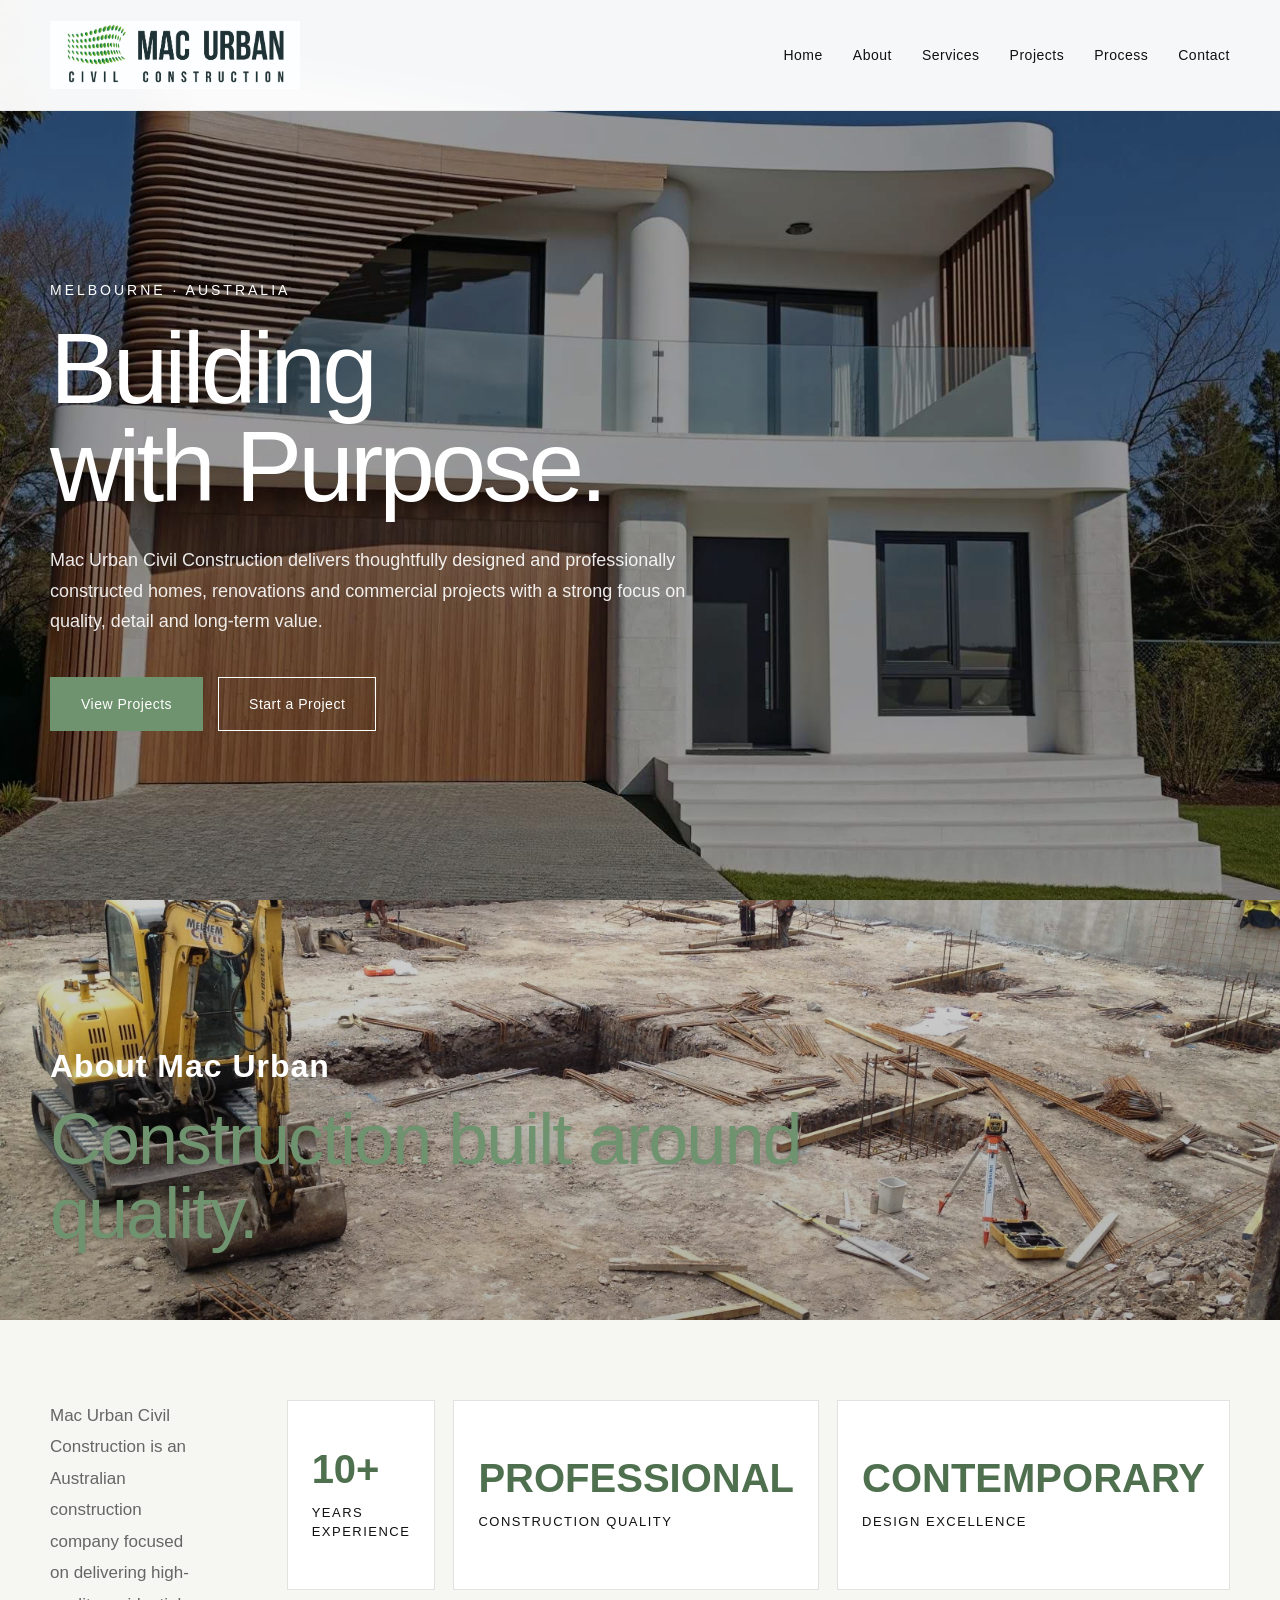
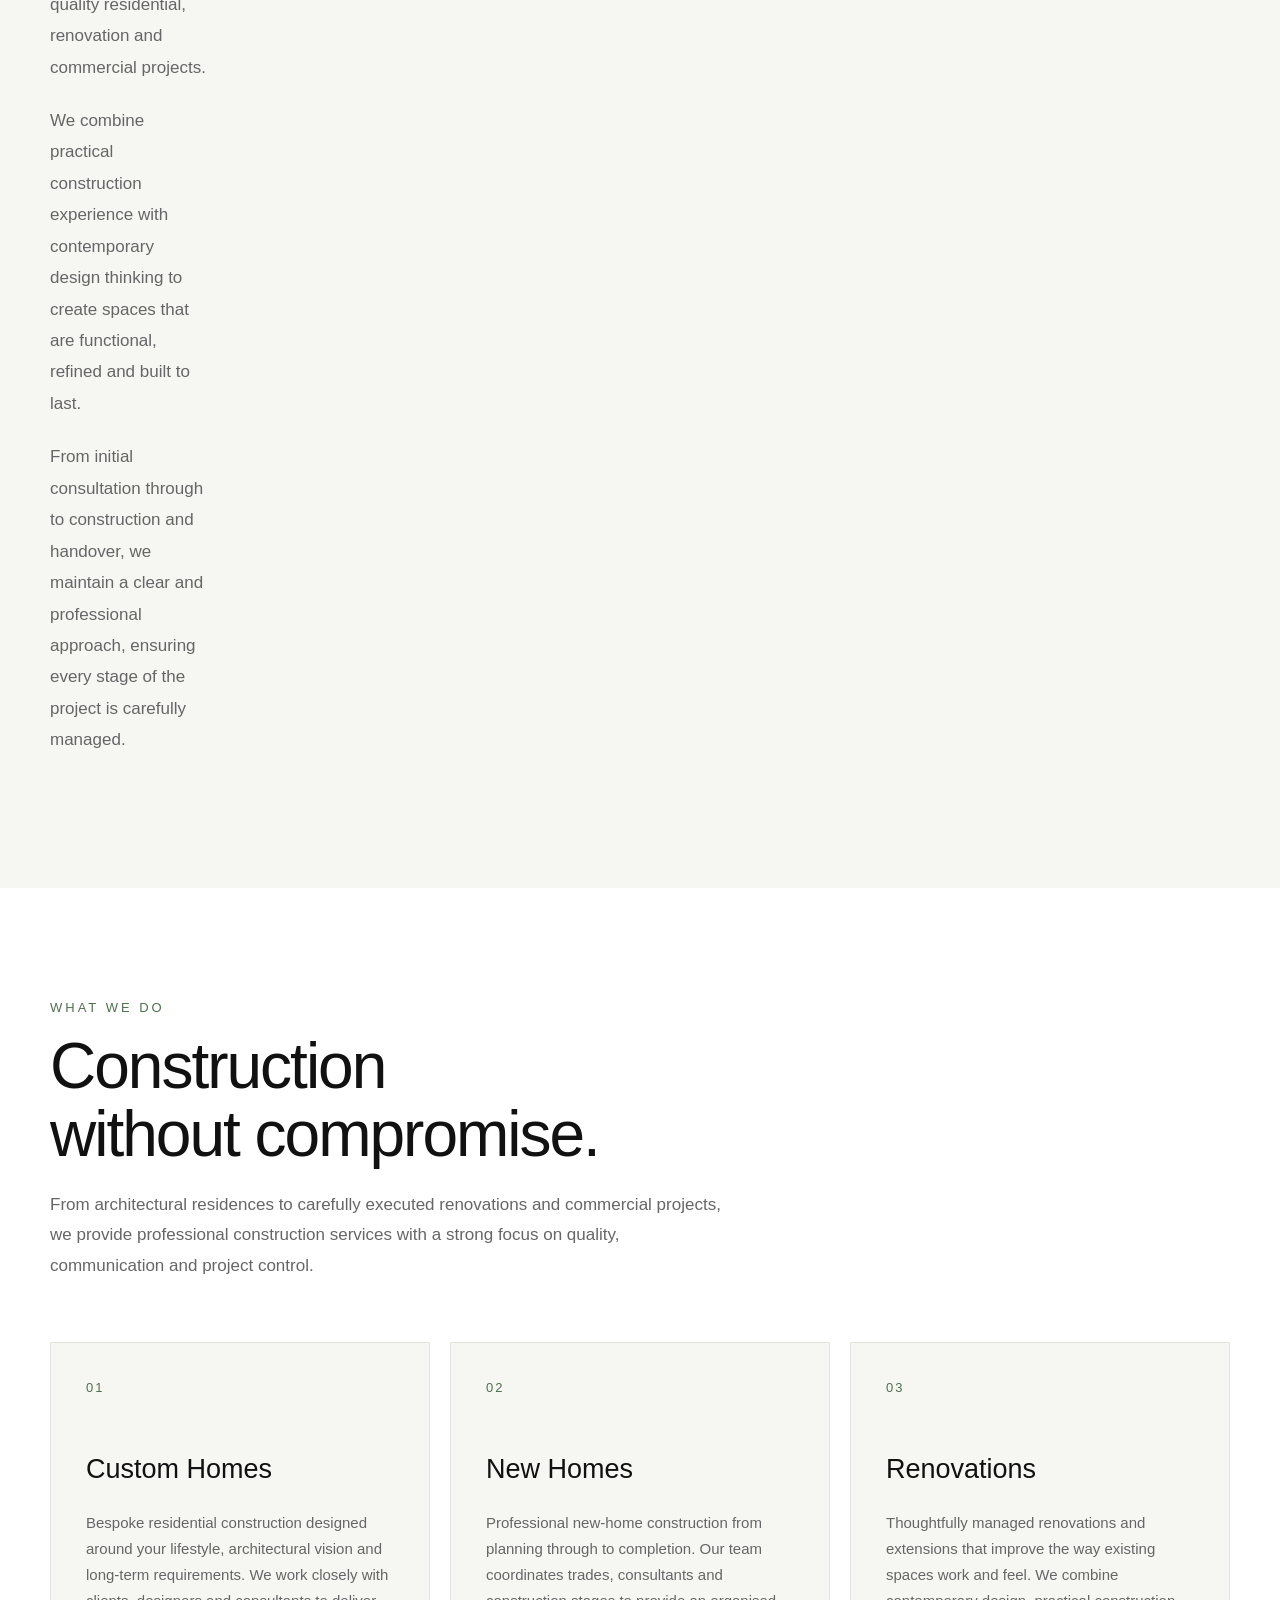
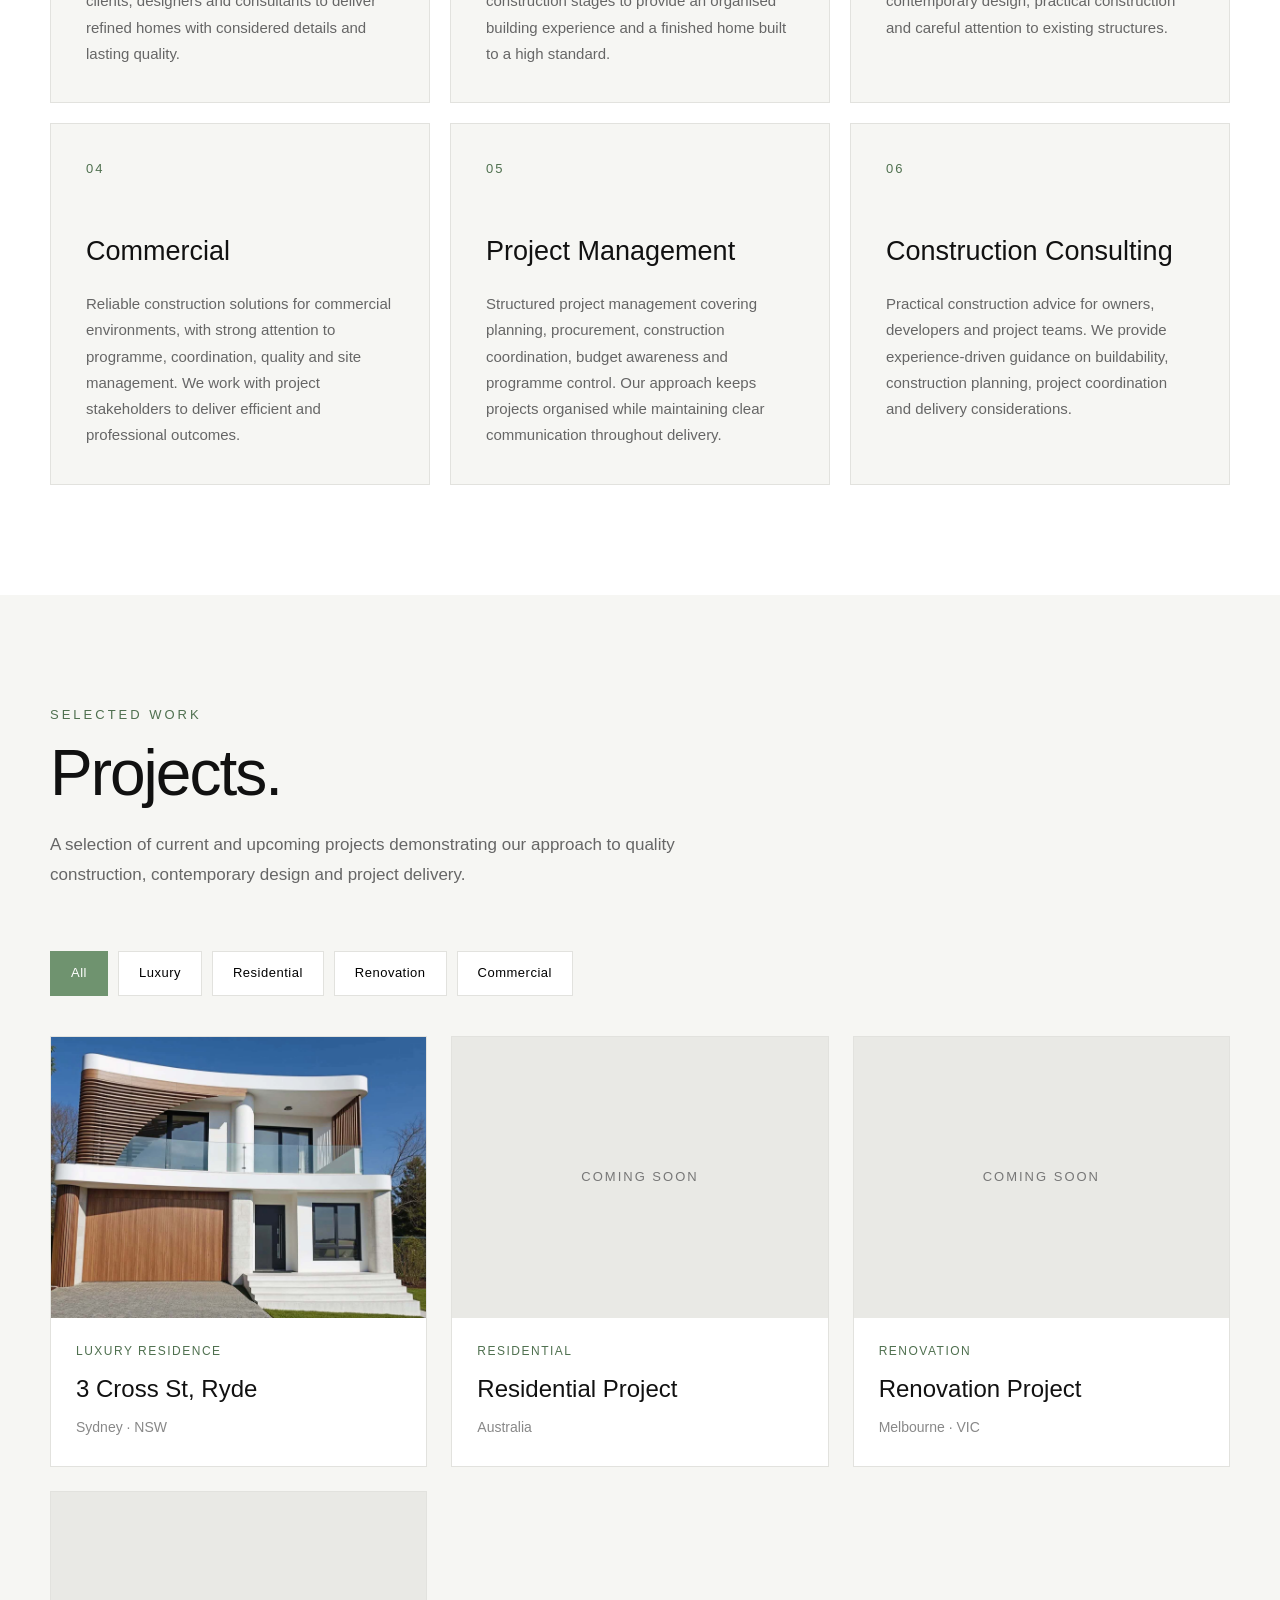
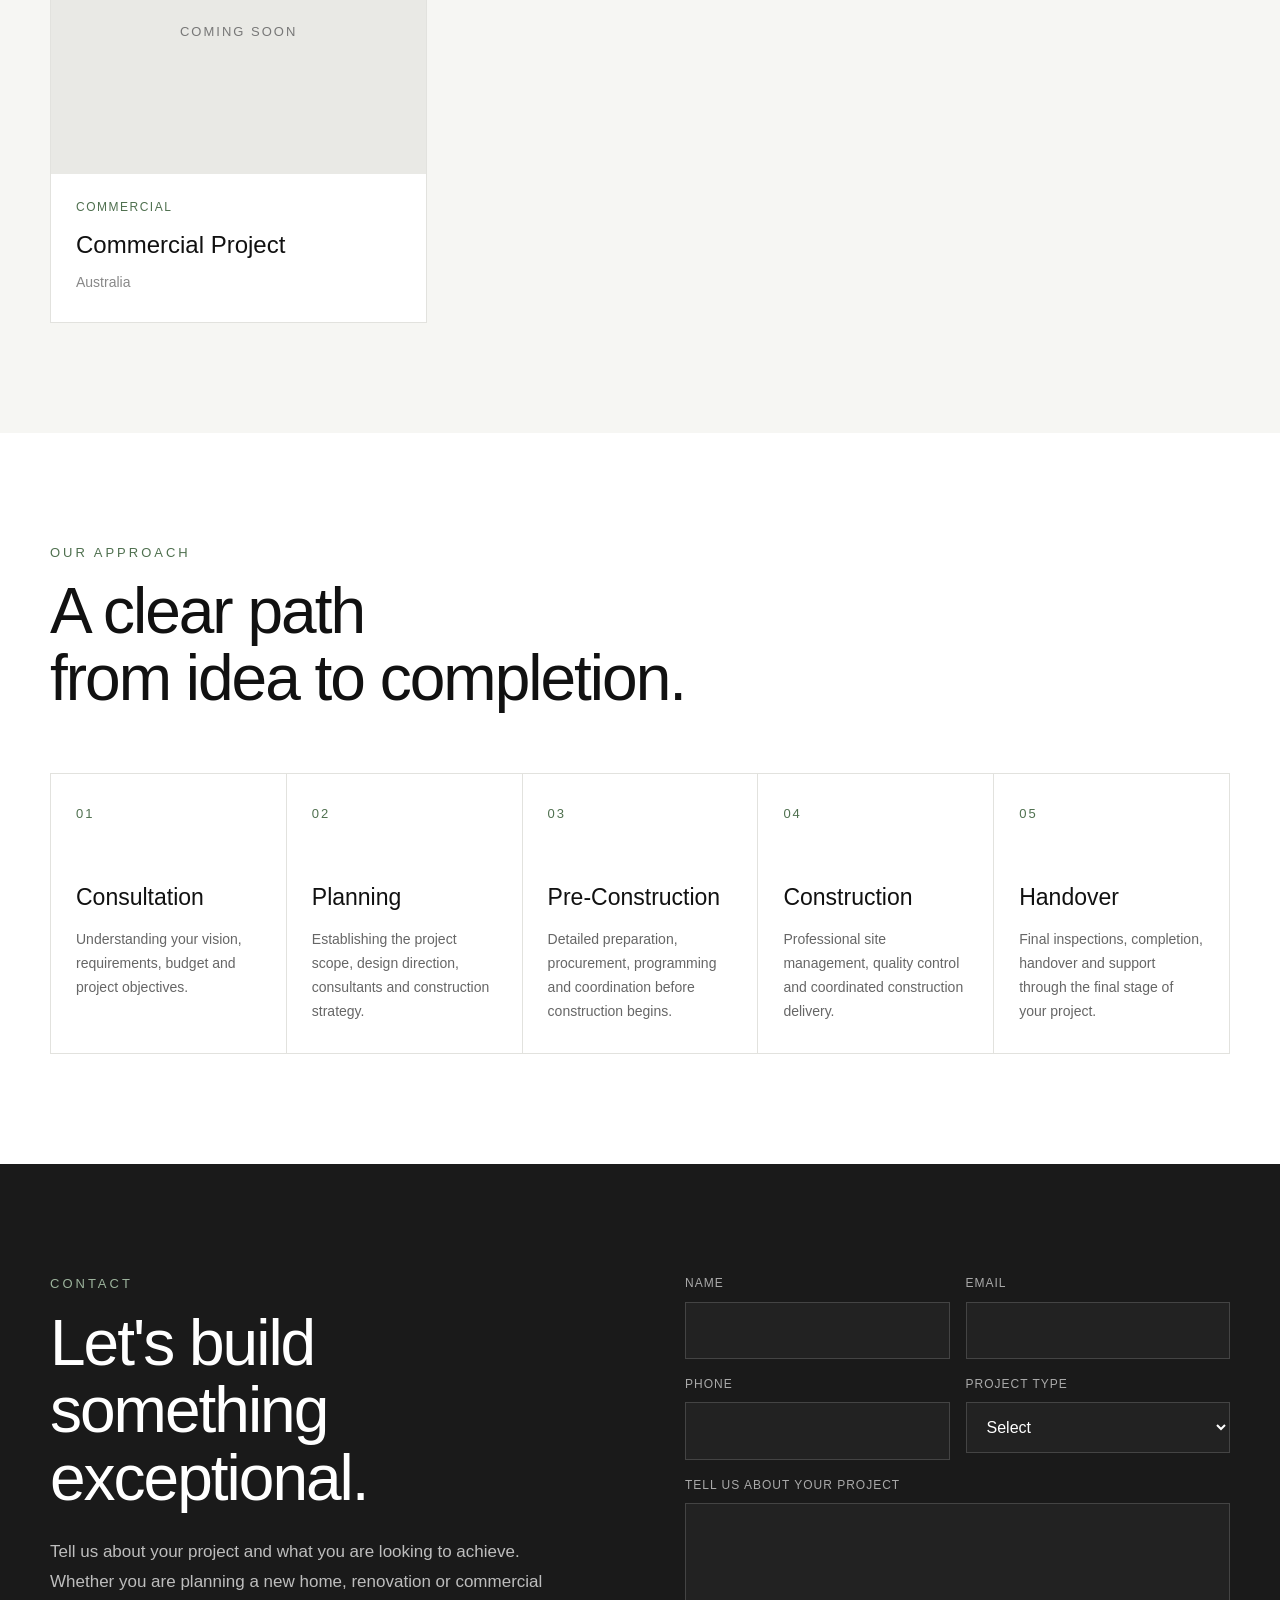
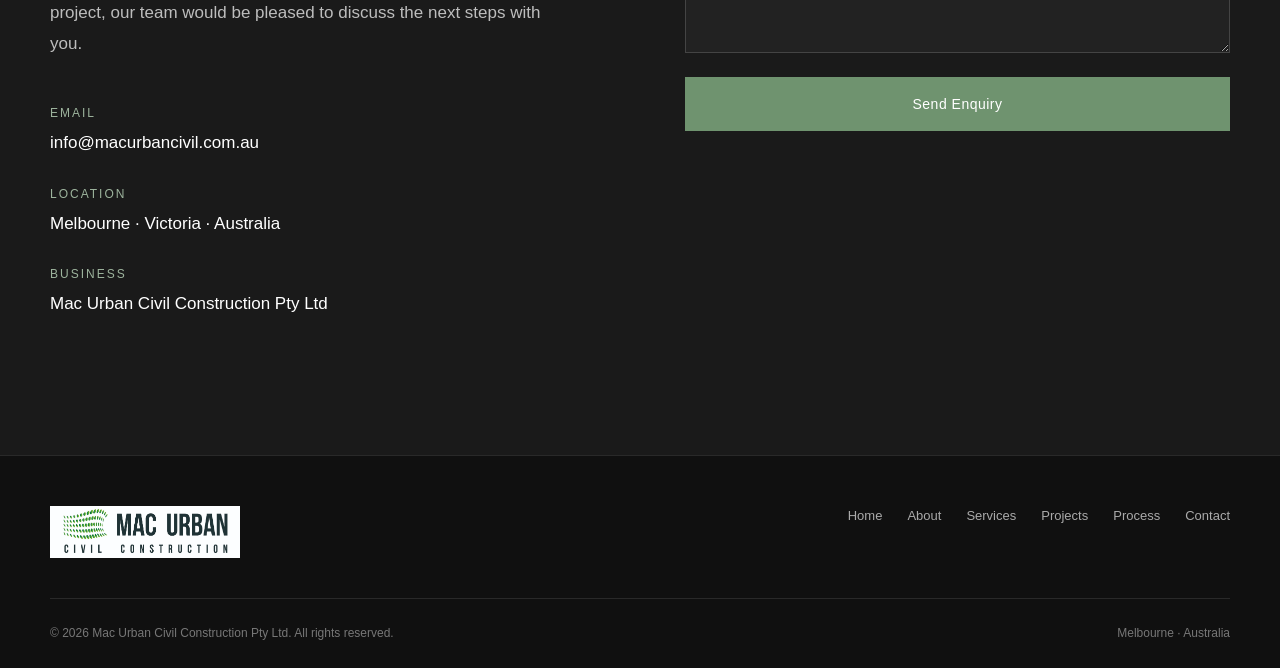
==== commit e4388a4d: "Update index.html" ====
--- a/index.html
+++ b/index.html
@@ -18,48 +18,21 @@
     --green-dark:#4F704F;
     --green-light:#E5EDE5;
     --green-soft:#EEF3EE;
-
     --black:#111111;
     --dark:#1A1A1A;
-
     --grey:#666666;
     --grey-light:#888888;
-
     --light:#F6F6F3;
     --white:#FFFFFF;
-
     --border:#E2E2DE;
 }
-/* Green text and button adjustments */
-
-.hero-kicker{
-    color:var(--green);
-}
-
-.btn-primary{
-    background:var(--green);
-    border-color:var(--green);
-    color:var(--white);
-}
-
-.btn-primary:hover{
-    background:var(--green-dark);
-    border-color:var(--green-dark);
-    color:var(--white);
-}
-
-.about-hero-title{
-    color:var(--green);
-}
+
 *{
     margin:0;
     padding:0;
     box-sizing:border-box;
 }
-.about-hero-title{
-    color:var(--green);
-    text-shadow:0 2px 8px rgba(0,0,0,.18);
-}
+
 html{
     scroll-behavior:smooth;
 }
@@ -71,7 +44,6 @@
         "Helvetica Neue",
         Arial,
         sans-serif;
-
     color:var(--black);
     background:var(--white);
     line-height:1.6;
@@ -95,14 +67,14 @@
 }
 
 .container{
-    width:min(1180px, calc(100% - 60px));
+    width:min(1180px,calc(100% - 60px));
     margin:0 auto;
 }
 
 
-/* =========================
+/* ==================================================
    HEADER
-========================= */
+================================================== */
 
 .site-header{
     position:fixed;
@@ -112,6 +84,7 @@
     z-index:1000;
 
     background:rgba(255,255,255,.96);
+
     backdrop-filter:blur(12px);
 
     border-bottom:1px solid rgba(0,0,0,.06);
@@ -131,19 +104,19 @@
     justify-content:space-between;
 }
 
-
-/* LOGO */
-
 .logo{
     display:flex;
     align-items:center;
+
     flex-shrink:0;
 }
 
 .logo img{
     width:250px;
     height:auto;
+
     max-height:88px;
+
     object-fit:contain;
 }
 
@@ -153,6 +126,7 @@
 .desktop-nav{
     display:flex;
     align-items:center;
+
     gap:30px;
 }
 
@@ -160,7 +134,9 @@
     position:relative;
 
     font-size:14px;
+
     font-weight:500;
+
     letter-spacing:.5px;
 
     color:var(--black);
@@ -174,6 +150,7 @@
     content:"";
 
     position:absolute;
+
     left:0;
     bottom:0;
 
@@ -194,19 +171,22 @@
 }
 
 
-/* MOBILE BUTTON */
+/* MOBILE MENU BUTTON */
 
 .mobile-menu-btn{
     width:46px;
     height:46px;
 
     border:0;
+
     background:transparent;
 
     display:none;
 
     flex-direction:column;
+
     justify-content:center;
+
     align-items:center;
 
     gap:6px;
@@ -220,7 +200,7 @@
     width:27px;
     height:2px;
 
-    background:var(--black);
+    background:#111111;
 
     transition:.3s ease;
 }
@@ -243,7 +223,7 @@
 .mobile-menu{
     display:none;
 
-    background:var(--white);
+    background:#FFFFFF;
 
     border-top:1px solid var(--border);
 
@@ -262,6 +242,7 @@
     border-bottom:1px solid var(--border);
 
     font-size:16px;
+
     font-weight:500;
 }
 
@@ -270,14 +251,15 @@
 }
 
 
-/* =========================
+/* ==================================================
    HERO
-========================= */
+================================================== */
 
 .hero{
     min-height:100vh;
 
     display:flex;
+
     align-items:center;
 
     position:relative;
@@ -290,10 +272,12 @@
         url("project-images/projects/luxury/3-cross-st-ryde/3805.jpeg");
 
     background-size:cover;
+
     background-position:center;
+
     background-repeat:no-repeat;
 
-    color:var(--white);
+    color:#FFFFFF;
 }
 
 .hero-content{
@@ -302,15 +286,25 @@
     max-width:850px;
 }
 
+
+/* MELBOURNE AUSTRALIA */
+
 .hero-kicker{
     margin-bottom:18px;
 
     font-size:14px;
+
     letter-spacing:3px;
+
     text-transform:uppercase;
 
     font-weight:500;
-}
+
+    color:#FFFFFF !important;
+}
+
+
+/* HERO TITLE */
 
 .hero h1{
     font-size:clamp(55px,8vw,100px);
@@ -322,12 +316,15 @@
     letter-spacing:-4px;
 
     margin-bottom:30px;
+
+    color:#FFFFFF;
 }
 
 .hero-description{
     max-width:650px;
 
     font-size:18px;
+
     line-height:1.7;
 
     color:rgba(255,255,255,.9);
@@ -337,21 +334,27 @@
 
 .hero-buttons{
     display:flex;
+
     gap:15px;
+
     flex-wrap:wrap;
 }
+
+
+/* BUTTON */
 
 .btn{
     display:inline-flex;
 
     align-items:center;
+
     justify-content:center;
 
     min-height:54px;
 
     padding:0 30px;
 
-    border:1px solid var(--white);
+    border:1px solid #FFFFFF;
 
     font-size:14px;
 
@@ -360,30 +363,44 @@
     transition:.3s ease;
 }
 
+
+/* VIEW PROJECTS */
+
 .btn-primary{
-    background:var(--white);
-    color:var(--black);
+    background:#6F936F !important;
+
+    border-color:#6F936F !important;
+
+    color:#FFFFFF !important;
 }
 
 .btn-primary:hover{
-    background:var(--green);
-    border-color:var(--green);
-    color:var(--white);
-}
+    background:#4F704F !important;
+
+    border-color:#4F704F !important;
+
+    color:#FFFFFF !important;
+}
+
+
+/* START PROJECT */
 
 .btn-outline{
-    color:var(--white);
+    color:#FFFFFF;
+
+    background:transparent;
 }
 
 .btn-outline:hover{
-    background:var(--white);
-    color:var(--black);
-}
-
-
-/* =========================
-   SECTION
-========================= */
+    background:#FFFFFF;
+
+    color:#111111;
+}
+
+
+/* ==================================================
+   SECTIONS
+================================================== */
 
 section{
     scroll-margin-top:110px;
@@ -432,9 +449,9 @@
 }
 
 
-/* =========================
+/* ==================================================
    ABOUT
-========================= */
+================================================== */
 
 .about{
     background:var(--light);
@@ -446,6 +463,7 @@
     min-height:420px;
 
     display:flex;
+
     align-items:flex-end;
 
     overflow:hidden;
@@ -458,18 +476,22 @@
         url("images/about us1.JPG?v=20260903");
 
     background-size:cover;
+
     background-position:center;
 
-    color:var(--white);
+    color:#FFFFFF;
 }
 
 .about-hero-inner{
-    width:min(1180px, calc(100% - 60px));
+    width:min(1180px,calc(100% - 60px));
 
     margin:0 auto;
 
     padding:70px 0;
 }
+
+
+/* ABOUT MAC URBAN */
 
 .about-hero-kicker{
     font-size:32px;
@@ -481,7 +503,12 @@
     letter-spacing:1px;
 
     margin-bottom:18px;
-}
+
+    color:#FFFFFF;
+}
+
+
+/* CONSTRUCTION BUILT AROUND QUALITY */
 
 .about-hero-title{
     max-width:800px;
@@ -493,7 +520,12 @@
     letter-spacing:-2px;
 
     font-weight:500;
-}
+
+    color:#6F936F !important;
+
+    text-shadow:0 2px 8px rgba(0,0,0,.18);
+}
+
 
 .about-content{
     padding:80px 0 110px;
@@ -530,7 +562,7 @@
 }
 
 .stat-card{
-    background:var(--white);
+    background:#FFFFFF;
 
     border:1px solid var(--border);
 
@@ -578,12 +610,12 @@
 }
 
 
-/* =========================
+/* ==================================================
    SERVICES
-========================= */
+================================================== */
 
 .services{
-    background:var(--white);
+    background:#FFFFFF;
 }
 
 .services-grid{
@@ -643,9 +675,9 @@
 }
 
 
-/* =========================
+/* ==================================================
    PROJECTS
-========================= */
+================================================== */
 
 .projects{
     background:var(--light);
@@ -664,7 +696,7 @@
 .filter-btn{
     border:1px solid var(--border);
 
-    background:var(--white);
+    background:#FFFFFF;
 
     padding:11px 20px;
 
@@ -683,7 +715,7 @@
 
     border-color:var(--green);
 
-    color:var(--white);
+    color:#FFFFFF;
 }
 
 .projects-grid{
@@ -695,7 +727,7 @@
 }
 
 .project-card{
-    background:var(--white);
+    background:#FFFFFF;
 
     cursor:pointer;
 
@@ -717,11 +749,12 @@
 
     overflow:hidden;
 
-    background:#ddd;
+    background:#DDD;
 }
 
 .project-image img{
     width:100%;
+
     height:100%;
 
     object-fit:cover;
@@ -784,12 +817,12 @@
 }
 
 
-/* =========================
+/* ==================================================
    PROCESS
-========================= */
+================================================== */
 
 .process{
-    background:var(--white);
+    background:#FFFFFF;
 }
 
 .process-grid{
@@ -845,14 +878,14 @@
 }
 
 
-/* =========================
+/* ==================================================
    CONTACT
-========================= */
+================================================== */
 
 .contact{
     background:var(--dark);
 
-    color:var(--white);
+    color:#FFFFFF;
 }
 
 .contact .section-kicker{
@@ -860,7 +893,7 @@
 }
 
 .contact .section-title{
-    color:var(--white);
+    color:#FFFFFF;
 }
 
 .contact-grid{
@@ -906,7 +939,7 @@
 .contact-detail-value{
     font-size:17px;
 
-    color:var(--white);
+    color:#FFFFFF;
 }
 
 .contact-detail-value a:hover{
@@ -957,7 +990,7 @@
 
     background:#222;
 
-    color:var(--white);
+    color:#FFFFFF;
 
     padding:15px 16px;
 
@@ -985,7 +1018,7 @@
 
     background:var(--green);
 
-    color:var(--white);
+    color:#FFFFFF;
 
     min-height:54px;
 
@@ -1007,9 +1040,9 @@
 }
 
 
-/* =========================
+/* ==================================================
    FOOTER
-========================= */
+================================================== */
 
 .footer{
     background:#101010;
@@ -1060,7 +1093,7 @@
 }
 
 .footer-nav a:hover{
-    color:var(--white);
+    color:#FFFFFF;
 }
 
 .footer-bottom{
@@ -1080,9 +1113,9 @@
 }
 
 
-/* =========================
+/* ==================================================
    PROJECT MODAL
-========================= */
+================================================== */
 
 .modal{
     position:fixed;
@@ -1113,7 +1146,7 @@
 
     overflow:auto;
 
-    background:var(--white);
+    background:#FFFFFF;
 
     position:relative;
 }
@@ -1133,7 +1166,7 @@
 
     background:rgba(0,0,0,.65);
 
-    color:var(--white);
+    color:#FFFFFF;
 
     font-size:25px;
 
@@ -1145,14 +1178,17 @@
 
     aspect-ratio:16 / 9;
 
-    background:#ddd;
+    background:#DDD;
 }
 
 .modal-image img{
     width:100%;
+
     height:100%;
 
     object-fit:cover;
+
+    cursor:pointer;
 }
 
 .modal-body{
@@ -1196,9 +1232,9 @@
 }
 
 
-/* =========================
+/* ==================================================
    LIGHTBOX
-========================= */
+================================================== */
 
 .lightbox{
     position:fixed;
@@ -1240,7 +1276,7 @@
 
     background:transparent;
 
-    color:var(--white);
+    color:#FFFFFF;
 
     font-size:35px;
 
@@ -1248,9 +1284,9 @@
 }
 
 
-/* =========================
+/* ==================================================
    TABLET
-========================= */
+================================================== */
 
 @media(max-width:1100px){
 
@@ -1277,12 +1313,13 @@
     .process-grid{
         grid-template-columns:repeat(3,1fr);
     }
-}
-
-
-/* =========================
+
+}
+
+
+/* ==================================================
    MOBILE
-========================= */
+================================================== */
 
 @media(max-width:768px){
 
@@ -1290,16 +1327,20 @@
         width:calc(100% - 36px);
     }
 
+
     /* HEADER */
 
     .header-inner{
         height:110px;
+
         padding:0;
     }
 
     .logo img{
         width:220px;
+
         max-height:85px;
+
         object-fit:contain;
     }
 
@@ -1311,6 +1352,7 @@
         display:flex;
     }
 
+
     /* HERO */
 
     .hero{
@@ -1323,6 +1365,7 @@
 
     .hero-content{
         padding-top:130px;
+
         padding-bottom:70px;
     }
 
@@ -1332,6 +1375,8 @@
         letter-spacing:2.5px;
 
         margin-bottom:15px;
+
+        color:#FFFFFF !important;
     }
 
     .hero h1{
@@ -1340,6 +1385,8 @@
         letter-spacing:-2.5px;
 
         line-height:1;
+
+        color:#FFFFFF;
     }
 
     .hero-description{
@@ -1360,6 +1407,14 @@
         padding:0 22px;
 
         font-size:13px;
+    }
+
+    .btn-primary{
+        background:#6F936F !important;
+
+        border-color:#6F936F !important;
+
+        color:#FFFFFF !important;
     }
 
 
@@ -1446,6 +1501,8 @@
         font-weight:600;
 
         margin-bottom:20px;
+
+        color:#FFFFFF;
     }
 
     .about-hero-title{
@@ -1456,6 +1513,8 @@
         letter-spacing:-.8px;
 
         max-width:100%;
+
+        color:#6F936F !important;
     }
 
     .about-content{
@@ -1507,7 +1566,6 @@
         min-height:auto;
 
         padding:28px;
-
     }
 
     .service-number{
@@ -1620,12 +1678,13 @@
     .modal-body h2{
         font-size:32px;
     }
-}
-
-
-/* =========================
+
+}
+
+
+/* ==================================================
    SMALL PHONE
-========================= */
+================================================== */
 
 @media(max-width:390px){
 
@@ -1643,6 +1702,7 @@
 
     .mobile-menu-btn{
         width:42px;
+
         height:42px;
     }
 
@@ -1654,6 +1714,10 @@
         font-size:51px;
     }
 
+    .hero-kicker{
+        color:#FFFFFF !important;
+    }
+
     .about-hero-kicker{
         font-size:46px;
 
@@ -1662,6 +1726,8 @@
 
     .about-hero-title{
         font-size:30px;
+
+        color:#6F936F !important;
     }
 
     .about-hero{
@@ -1675,9 +1741,9 @@
 }
 
 
-/* =========================
+/* ==================================================
    HIDDEN PROJECT
-========================= */
+================================================== */
 
 .project-card.hidden{
     display:none;
@@ -1690,35 +1756,55 @@
 <body>
 
 
-<!-- =========================
+<!-- ==================================================
      HEADER
-========================= -->
-
-<header class="site-header" id="siteHeader">
+================================================== -->
+
+<header
+    class="site-header"
+    id="siteHeader"
+>
 
     <div class="container header-inner">
 
-        <a href="#home" class="logo">
+        <a
+            href="#home"
+            class="logo"
+        >
+
             <img
                 src="985.jpeg"
                 alt="Mac Urban Civil Construction"
             >
+
         </a>
 
 
         <nav class="desktop-nav">
 
-            <a href="#home">Home</a>
-
-            <a href="#about">About</a>
-
-            <a href="#services">Services</a>
-
-            <a href="#projects">Projects</a>
-
-            <a href="#process">Process</a>
-
-            <a href="#contact">Contact</a>
+            <a href="#home">
+                Home
+            </a>
+
+            <a href="#about">
+                About
+            </a>
+
+            <a href="#services">
+                Services
+            </a>
+
+            <a href="#projects">
+                Projects
+            </a>
+
+            <a href="#process">
+                Process
+            </a>
+
+            <a href="#contact">
+                Contact
+            </a>
 
         </nav>
 
@@ -1730,7 +1816,9 @@
         >
 
             <span></span>
+
             <span></span>
+
             <span></span>
 
         </button>
@@ -1743,17 +1831,29 @@
         id="mobileMenu"
     >
 
-        <a href="#home">Home</a>
-
-        <a href="#about">About</a>
-
-        <a href="#services">Services</a>
-
-        <a href="#projects">Projects</a>
-
-        <a href="#process">Process</a>
-
-        <a href="#contact">Contact</a>
+        <a href="#home">
+            Home
+        </a>
+
+        <a href="#about">
+            About
+        </a>
+
+        <a href="#services">
+            Services
+        </a>
+
+        <a href="#projects">
+            Projects
+        </a>
+
+        <a href="#process">
+            Process
+        </a>
+
+        <a href="#contact">
+            Contact
+        </a>
 
     </div>
 
@@ -1761,9 +1861,9 @@
 
 
 
-<!-- =========================
+<!-- ==================================================
      HERO
-========================= -->
+================================================== -->
 
 <section
     class="hero"
@@ -1778,20 +1878,26 @@
                 Melbourne · Australia
             </div>
 
+
             <h1>
                 Building<br>
                 with Purpose.
             </h1>
 
+
             <p class="hero-description">
+
                 Mac Urban Civil Construction delivers
                 thoughtfully designed and professionally
                 constructed homes, renovations and
                 commercial projects with a strong focus
                 on quality, detail and long-term value.
+
             </p>
 
+
             <div class="hero-buttons">
+
 
                 <a
                     href="#projects"
@@ -1800,6 +1906,7 @@
                     View Projects
                 </a>
 
+
                 <a
                     href="#contact"
                     class="btn btn-outline"
@@ -1807,6 +1914,7 @@
                     Start a Project
                 </a>
 
+
             </div>
 
         </div>
@@ -1817,9 +1925,9 @@
 
 
 
-<!-- =========================
+<!-- ==================================================
      ABOUT
-========================= -->
+================================================== -->
 
 <section
     class="about"
@@ -1829,27 +1937,34 @@
 
     <div class="about-hero">
 
+
         <div class="about-hero-inner">
+
 
             <div class="about-hero-kicker">
                 About Mac Urban
             </div>
 
+
             <div class="about-hero-title">
                 Construction built around quality.
             </div>
 
+
         </div>
 
     </div>
 
 
+
     <div class="container about-content">
 
+
         <div class="about-grid">
 
 
             <div class="about-text">
+
 
                 <p>
                     Mac Urban Civil Construction is an
@@ -1858,12 +1973,14 @@
                     renovation and commercial projects.
                 </p>
 
+
                 <p>
                     We combine practical construction
                     experience with contemporary design
                     thinking to create spaces that are
                     functional, refined and built to last.
                 </p>
+
 
                 <p>
                     From initial consultation through to
@@ -1873,10 +1990,13 @@
                     carefully managed.
                 </p>
 
+
             </div>
 
 
+
             <div class="about-stats">
+
 
                 <div class="stat-card">
 
@@ -1891,6 +2011,7 @@
                 </div>
 
 
+
                 <div class="stat-card">
 
                     <div class="stat-number">
@@ -1904,6 +2025,7 @@
                 </div>
 
 
+
                 <div class="stat-card">
 
                     <div class="stat-number">
@@ -1916,19 +2038,22 @@
 
                 </div>
 
+
             </div>
 
+
         </div>
 
+
     </div>
 
 </section>
 
 
 
-<!-- =========================
+<!-- ==================================================
      SERVICES
-========================= -->
+================================================== -->
 
 <section
     class="section services"
@@ -1940,25 +2065,32 @@
 
         <div class="section-header">
 
+
             <div class="section-kicker">
                 What We Do
             </div>
+
 
             <h2 class="section-title">
                 Construction<br>
                 without compromise.
             </h2>
 
+
             <p class="section-description">
+
                 From architectural residences to
                 carefully executed renovations and
                 commercial projects, we provide
                 professional construction services
                 with a strong focus on quality,
                 communication and project control.
+
             </p>
 
+
         </div>
+
 
 
         <div class="services-grid">
@@ -1987,6 +2119,7 @@
             </div>
 
 
+
             <div class="service-card">
 
                 <div class="service-number">
@@ -2010,6 +2143,7 @@
             </div>
 
 
+
             <div class="service-card">
 
                 <div class="service-number">
@@ -2032,6 +2166,7 @@
             </div>
 
 
+
             <div class="service-card">
 
                 <div class="service-number">
@@ -2054,6 +2189,7 @@
             </div>
 
 
+
             <div class="service-card">
 
                 <div class="service-number">
@@ -2076,6 +2212,7 @@
             </div>
 
 
+
             <div class="service-card">
 
                 <div class="service-number">
@@ -2106,9 +2243,9 @@
 
 
 
-<!-- =========================
+<!-- ==================================================
      PROJECTS
-========================= -->
+================================================== -->
 
 <section
     class="section projects"
@@ -2120,25 +2257,33 @@
 
         <div class="section-header">
 
+
             <div class="section-kicker">
                 Selected Work
             </div>
 
+
             <h2 class="section-title">
                 Projects.
             </h2>
 
+
             <p class="section-description">
+
                 A selection of current and upcoming
                 projects demonstrating our approach to
                 quality construction, contemporary design
                 and project delivery.
+
             </p>
 
+
         </div>
 
 
+
         <div class="project-filters">
+
 
             <button
                 class="filter-btn active"
@@ -2147,6 +2292,7 @@
                 All
             </button>
 
+
             <button
                 class="filter-btn"
                 data-filter="luxury"
@@ -2154,6 +2300,7 @@
                 Luxury
             </button>
 
+
             <button
                 class="filter-btn"
                 data-filter="residential"
@@ -2161,6 +2308,7 @@
                 Residential
             </button>
 
+
             <button
                 class="filter-btn"
                 data-filter="renovation"
@@ -2168,6 +2316,7 @@
                 Renovation
             </button>
 
+
             <button
                 class="filter-btn"
                 data-filter="commercial"
@@ -2175,7 +2324,9 @@
                 Commercial
             </button>
 
+
         </div>
+
 
 
         <div class="projects-grid">
@@ -2189,6 +2340,7 @@
                 onclick="openProjectModal('luxury')"
             >
 
+
                 <div class="project-image">
 
                     <img
@@ -2198,112 +2350,142 @@
 
                 </div>
 
+
                 <div class="project-info">
+
 
                     <div class="project-category">
                         Luxury Residence
                     </div>
 
+
                     <h3>
                         3 Cross St, Ryde
                     </h3>
 
+
                     <div class="project-location">
                         Sydney · NSW
                     </div>
 
+
                 </div>
 
+
             </div>
 
 
-            <!-- RESIDENTIAL COMING SOON -->
+
+            <!-- RESIDENTIAL -->
 
             <div
                 class="project-card"
                 data-category="residential"
             >
 
+
                 <div class="coming-soon">
                     Coming Soon
                 </div>
 
+
                 <div class="project-info">
+
 
                     <div class="project-category">
                         Residential
                     </div>
 
+
                     <h3>
                         Residential Project
                     </h3>
 
+
                     <div class="project-location">
                         Australia
                     </div>
 
+
                 </div>
 
+
             </div>
 
 
-            <!-- RENOVATION COMING SOON -->
+
+            <!-- RENOVATION -->
 
             <div
                 class="project-card"
                 data-category="renovation"
             >
 
+
                 <div class="coming-soon">
                     Coming Soon
                 </div>
 
+
                 <div class="project-info">
+
 
                     <div class="project-category">
                         Renovation
                     </div>
 
+
                     <h3>
                         Renovation Project
                     </h3>
 
+
                     <div class="project-location">
                         Melbourne · VIC
                     </div>
 
+
                 </div>
 
+
             </div>
 
 
-            <!-- COMMERCIAL COMING SOON -->
+
+            <!-- COMMERCIAL -->
 
             <div
                 class="project-card"
                 data-category="commercial"
             >
 
+
                 <div class="coming-soon">
                     Coming Soon
                 </div>
 
+
                 <div class="project-info">
+
 
                     <div class="project-category">
                         Commercial
                     </div>
 
+
                     <h3>
                         Commercial Project
                     </h3>
 
+
                     <div class="project-location">
                         Australia
                     </div>
 
+
                 </div>
 
+
             </div>
 
 
@@ -2315,9 +2497,9 @@
 
 
 
-<!-- =========================
+<!-- ==================================================
      PROCESS
-========================= -->
+================================================== -->
 
 <section
     class="section process"
@@ -2329,16 +2511,20 @@
 
         <div class="section-header">
 
+
             <div class="section-kicker">
                 Our Approach
             </div>
+
 
             <h2 class="section-title">
                 A clear path<br>
                 from idea to completion.
             </h2>
 
+
         </div>
+
 
 
         <div class="process-grid">
@@ -2363,6 +2549,7 @@
             </div>
 
 
+
             <div class="process-item">
 
                 <div class="process-number">
@@ -2382,6 +2569,7 @@
             </div>
 
 
+
             <div class="process-item">
 
                 <div class="process-number">
@@ -2401,6 +2589,7 @@
             </div>
 
 
+
             <div class="process-item">
 
                 <div class="process-number">
@@ -2420,6 +2609,7 @@
             </div>
 
 
+
             <div class="process-item">
 
                 <div class="process-number">
@@ -2447,9 +2637,9 @@
 
 
 
-<!-- =========================
+<!-- ==================================================
      CONTACT
-========================= -->
+================================================== -->
 
 <section
     class="section contact"
@@ -2464,22 +2654,27 @@
 
             <div>
 
+
                 <div class="section-kicker">
                     Contact
                 </div>
+
 
                 <h2 class="section-title">
                     Let's build<br>
                     something exceptional.
                 </h2>
 
+
                 <p class="contact-intro">
+
                     Tell us about your project and
                     what you are looking to achieve.
                     Whether you are planning a new home,
                     renovation or commercial project,
                     our team would be pleased to discuss
                     the next steps with you.
+
                 </p>
 
 
@@ -2503,6 +2698,7 @@
                     </div>
 
 
+
                     <div class="contact-detail">
 
                         <div class="contact-detail-label">
@@ -2516,6 +2712,7 @@
                     </div>
 
 
+
                     <div class="contact-detail">
 
                         <div class="contact-detail-label">
@@ -2531,11 +2728,13 @@
 
                 </div>
 
+
             </div>
 
 
 
             <div>
+
 
                 <form
                     class="contact-form"
@@ -2543,18 +2742,21 @@
                     method="POST"
                 >
 
+
                     <input
                         type="hidden"
                         name="_subject"
                         value="New Project Enquiry - Mac Urban Civil Construction"
                     >
 
+
                     <input
                         type="hidden"
                         name="_captcha"
                         value="false"
                     >
 
+
                     <input
                         type="hidden"
                         name="_template"
@@ -2562,7 +2764,9 @@
                     >
 
 
+
                     <div class="form-row">
+
 
                         <div class="form-group">
 
@@ -2580,6 +2784,7 @@
                         </div>
 
 
+
                         <div class="form-group">
 
                             <label for="email">
@@ -2595,10 +2800,13 @@
 
                         </div>
 
+
                     </div>
 
 
+
                     <div class="form-row">
+
 
                         <div class="form-group">
 
@@ -2615,6 +2823,7 @@
                         </div>
 
 
+
                         <div class="form-group">
 
                             <label for="project">
@@ -2654,7 +2863,9 @@
 
                         </div>
 
+
                     </div>
+
 
 
                     <div class="form-group">
@@ -2670,6 +2881,7 @@
                         ></textarea>
 
                     </div>
+
 
 
                     <button
@@ -2679,10 +2891,13 @@
                         Send Enquiry
                     </button>
 
+
                 </form>
 
+
             </div>
 
+
         </div>
 
     </div>
@@ -2691,9 +2906,9 @@
 
 
 
-<!-- =========================
+<!-- ==================================================
      FOOTER
-========================= -->
+================================================== -->
 
 <footer class="footer">
 
@@ -2741,38 +2956,46 @@
 
             </nav>
 
+
         </div>
 
 
+
         <div class="footer-bottom">
+
 
             <div>
                 © 2026 Mac Urban Civil Construction Pty Ltd.
                 All rights reserved.
             </div>
 
+
             <div>
                 Melbourne · Australia
             </div>
 
+
         </div>
 
+
     </div>
 
 </footer>
 
 
 
-<!-- =========================
+<!-- ==================================================
      PROJECT MODAL
-========================= -->
+================================================== -->
 
 <div
     class="modal"
     id="projectModal"
 >
 
+
     <div class="modal-content">
+
 
         <button
             class="modal-close"
@@ -2796,6 +3019,7 @@
 
         <div class="modal-body">
 
+
             <div
                 class="modal-category"
                 id="modalProjectCategory"
@@ -2803,9 +3027,11 @@
                 Luxury Residence
             </div>
 
+
             <h2 id="modalProjectTitle">
                 3 Cross St, Ryde
             </h2>
+
 
             <div
                 class="modal-location"
@@ -2813,6 +3039,7 @@
             >
                 Sydney · NSW
             </div>
+
 
             <p
                 class="modal-description"
@@ -2824,22 +3051,25 @@
                 considered details.
             </p>
 
+
         </div>
 
+
     </div>
 
 </div>
 
 
 
-<!-- =========================
+<!-- ==================================================
      LIGHTBOX
-========================= -->
+================================================== -->
 
 <div
     class="lightbox"
     id="lightbox"
 >
+
 
     <button
         class="lightbox-close"
@@ -2849,12 +3079,14 @@
         ×
     </button>
 
+
     <img
         id="lightboxImage"
         src=""
         alt=""
     >
 
+
 </div>
 
 
@@ -2862,14 +3094,14 @@
 <script>
 
 
-/* =========================
+/* ==================================================
    HEADER SCROLL
-========================= */
+================================================== */
 
 const siteHeader =
     document.getElementById("siteHeader");
 
-window.addEventListener("scroll", function(){
+window.addEventListener("scroll",function(){
 
     if(window.scrollY > 20){
 
@@ -2885,9 +3117,9 @@
 
 
 
-/* =========================
+/* ==================================================
    MOBILE MENU
-========================= */
+================================================== */
 
 const mobileMenuBtn =
     document.getElementById("mobileMenuBtn");
@@ -2896,7 +3128,7 @@
     document.getElementById("mobileMenu");
 
 
-mobileMenuBtn.addEventListener("click", function(){
+mobileMenuBtn.addEventListener("click",function(){
 
     mobileMenuBtn.classList.toggle("active");
 
@@ -2909,7 +3141,7 @@
 .querySelectorAll(".mobile-menu a")
 .forEach(function(link){
 
-    link.addEventListener("click", function(){
+    link.addEventListener("click",function(){
 
         mobileMenuBtn.classList.remove("active");
 
@@ -2921,9 +3153,9 @@
 
 
 
-/* =========================
+/* ==================================================
    PROJECT FILTER
-========================= */
+================================================== */
 
 const filterButtons =
     document.querySelectorAll(".filter-btn");
@@ -2934,13 +3166,14 @@
 
 filterButtons.forEach(function(button){
 
-    button.addEventListener("click", function(){
+    button.addEventListener("click",function(){
 
         filterButtons.forEach(function(btn){
 
             btn.classList.remove("active");
 
         });
+
 
         button.classList.add("active");
 
@@ -2976,9 +3209,9 @@
 
 
 
-/* =========================
+/* ==================================================
    PROJECT MODAL
-========================= */
+================================================== */
 
 function openProjectModal(type){
 
@@ -3009,15 +3242,19 @@
         image.alt =
             "3 Cross St Ryde Luxury Residence";
 
+
         category.textContent =
             "Luxury Residence";
 
+
         title.textContent =
             "3 Cross St, Ryde";
 
+
         location.textContent =
             "Sydney · NSW";
 
+
         description.textContent =
             "A contemporary luxury residential project focused on refined architectural design, quality construction and carefully considered details.";
 
@@ -3026,9 +3263,10 @@
 
     modal.classList.add("active");
 
-    document.body.style.overflow = "hidden";
-
-}
+    document.body.style.overflow="hidden";
+
+}
+
 
 
 function closeProjectModal(){
@@ -3037,34 +3275,39 @@
     .getElementById("projectModal")
     .classList.remove("active");
 
-    document.body.style.overflow = "";
-
-}
-
-
-
-/* =========================
-   CLICK PROJECT IMAGE
-========================= */
+    document.body.style.overflow="";
+
+}
+
+
+
+/* ==================================================
+   LIGHTBOX
+================================================== */
 
 document
 .getElementById("modalProjectImage")
-.addEventListener("click", function(){
+.addEventListener("click",function(){
 
     const lightbox =
         document.getElementById("lightbox");
 
+
     const lightboxImage =
         document.getElementById("lightboxImage");
 
-    lightboxImage.src = this.src;
-
-    lightboxImage.alt = this.alt;
+
+    lightboxImage.src =
+        this.src;
+
+
+    lightboxImage.alt =
+        this.alt;
+
 
     lightbox.classList.add("active");
 
 });
-
 
 
 function closeLightbox(){
@@ -3077,13 +3320,13 @@
 
 
 
-/* =========================
+/* ==================================================
    MODAL BACKGROUND
-========================= */
+================================================== */
 
 document
 .getElementById("projectModal")
-.addEventListener("click", function(event){
+.addEventListener("click",function(event){
 
     if(event.target === this){
 
@@ -3096,7 +3339,7 @@
 
 document
 .getElementById("lightbox")
-.addEventListener("click", function(event){
+.addEventListener("click",function(event){
 
     if(event.target === this){
 
@@ -3108,11 +3351,11 @@
 
 
 
-/* =========================
+/* ==================================================
    ESC KEY
-========================= */
-
-document.addEventListener("keydown", function(event){
+================================================== */
+
+document.addEventListener("keydown",function(event){
 
     if(event.key === "Escape"){
 
@@ -3124,7 +3367,7 @@
 
         mobileMenu.classList.remove("active");
 
-        document.body.style.overflow = "";
+        document.body.style.overflow="";
 
     }
 
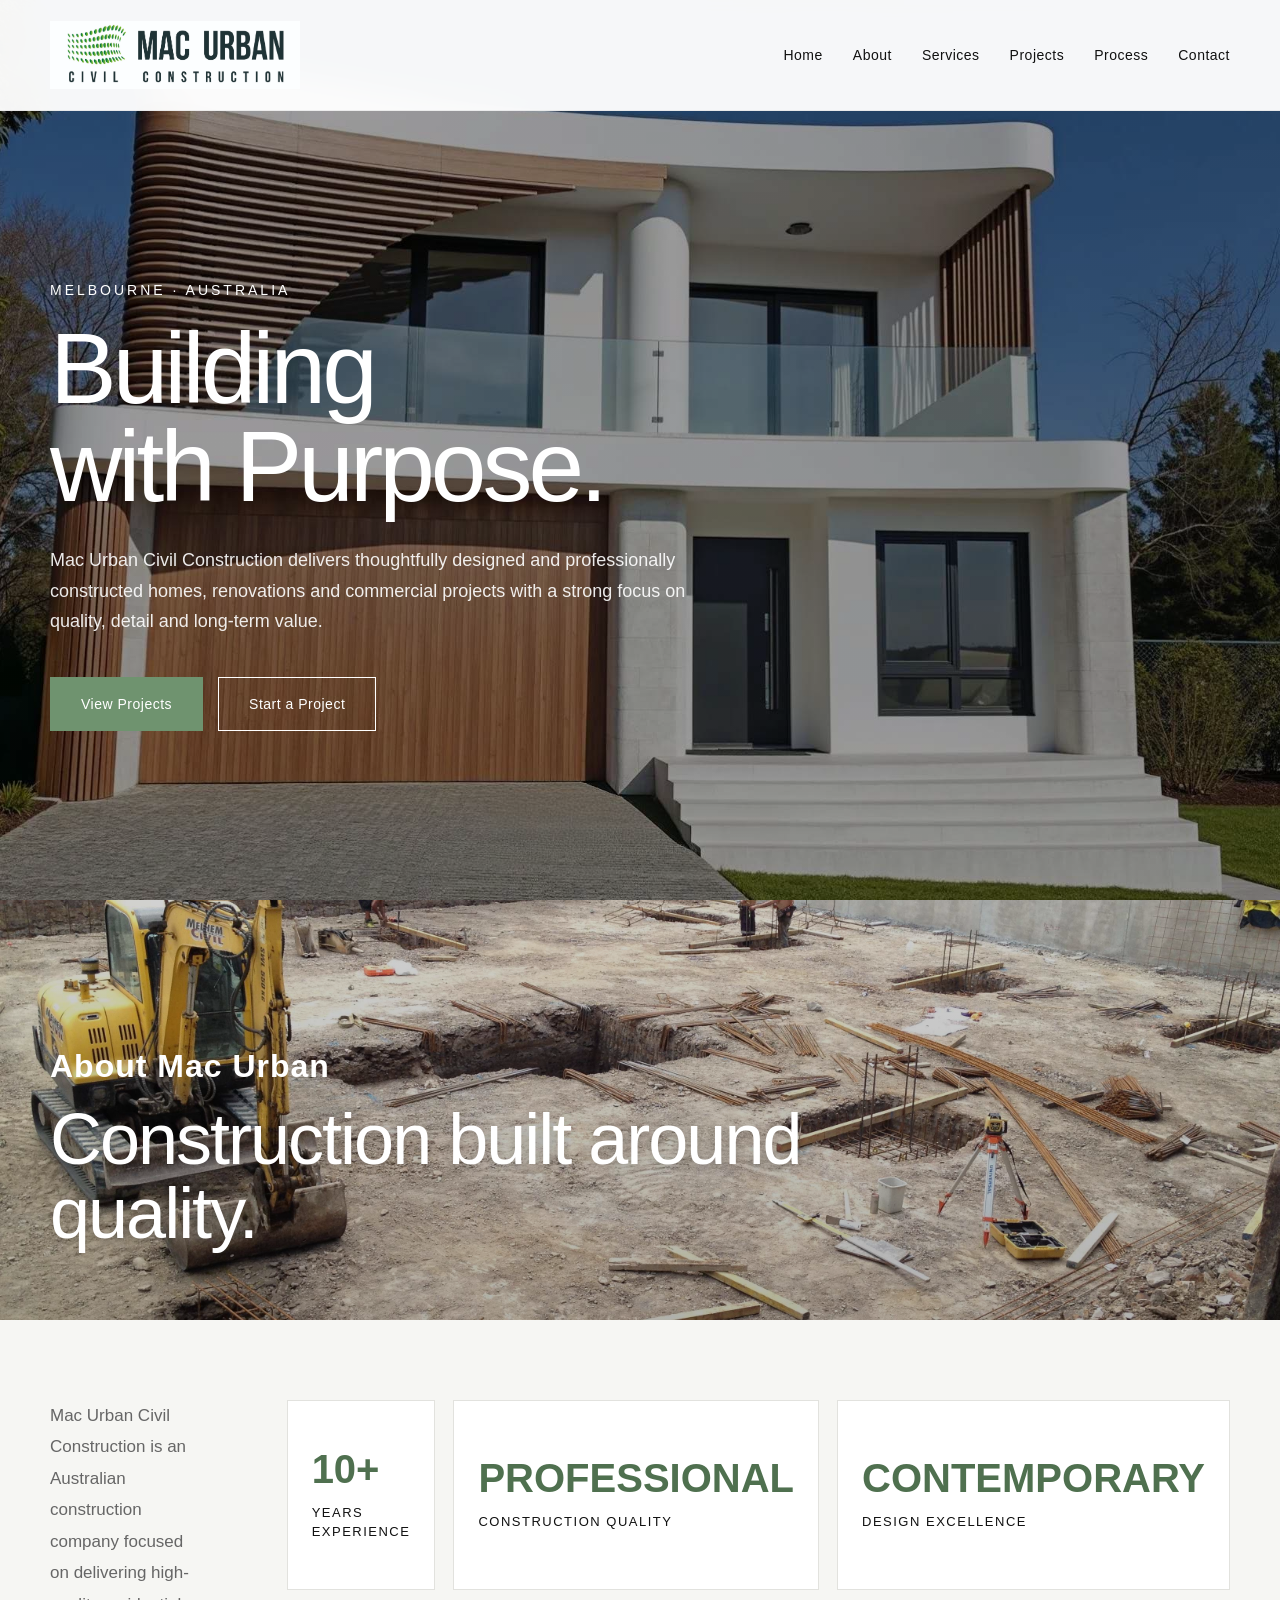
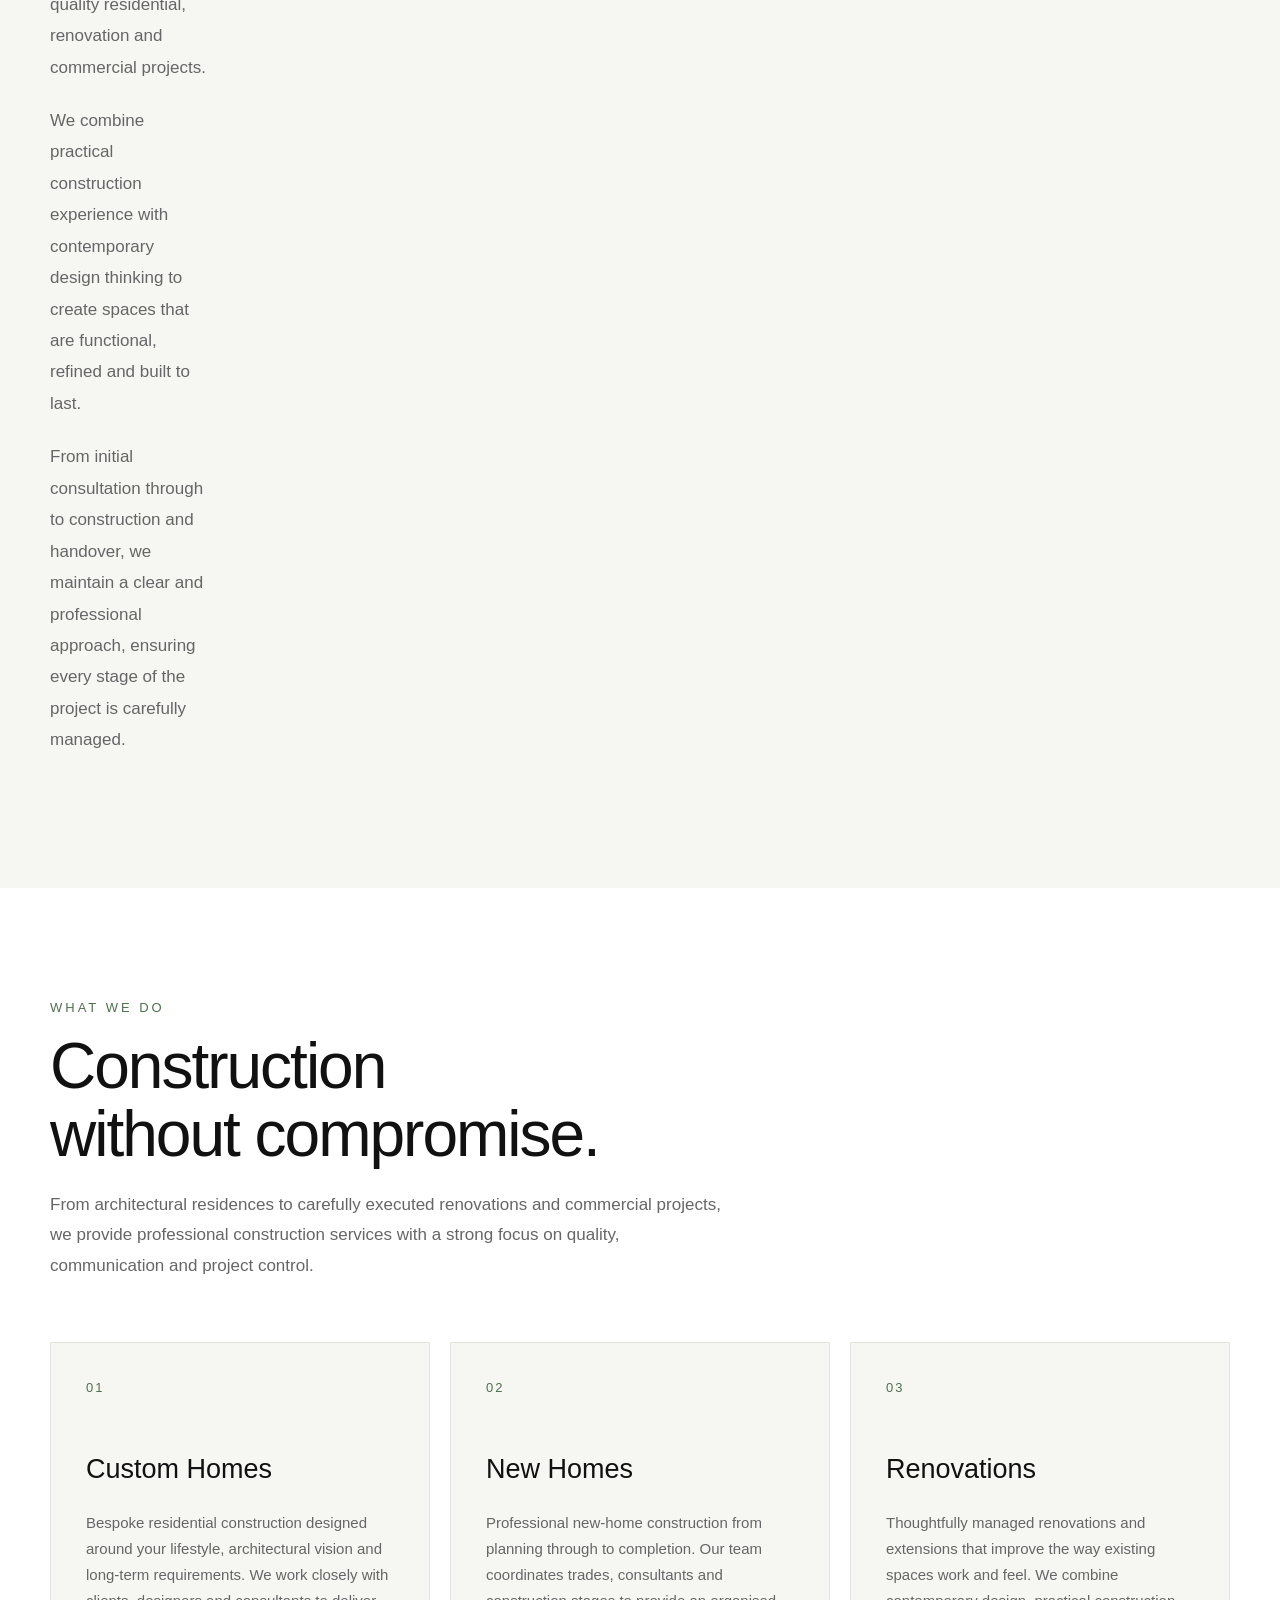
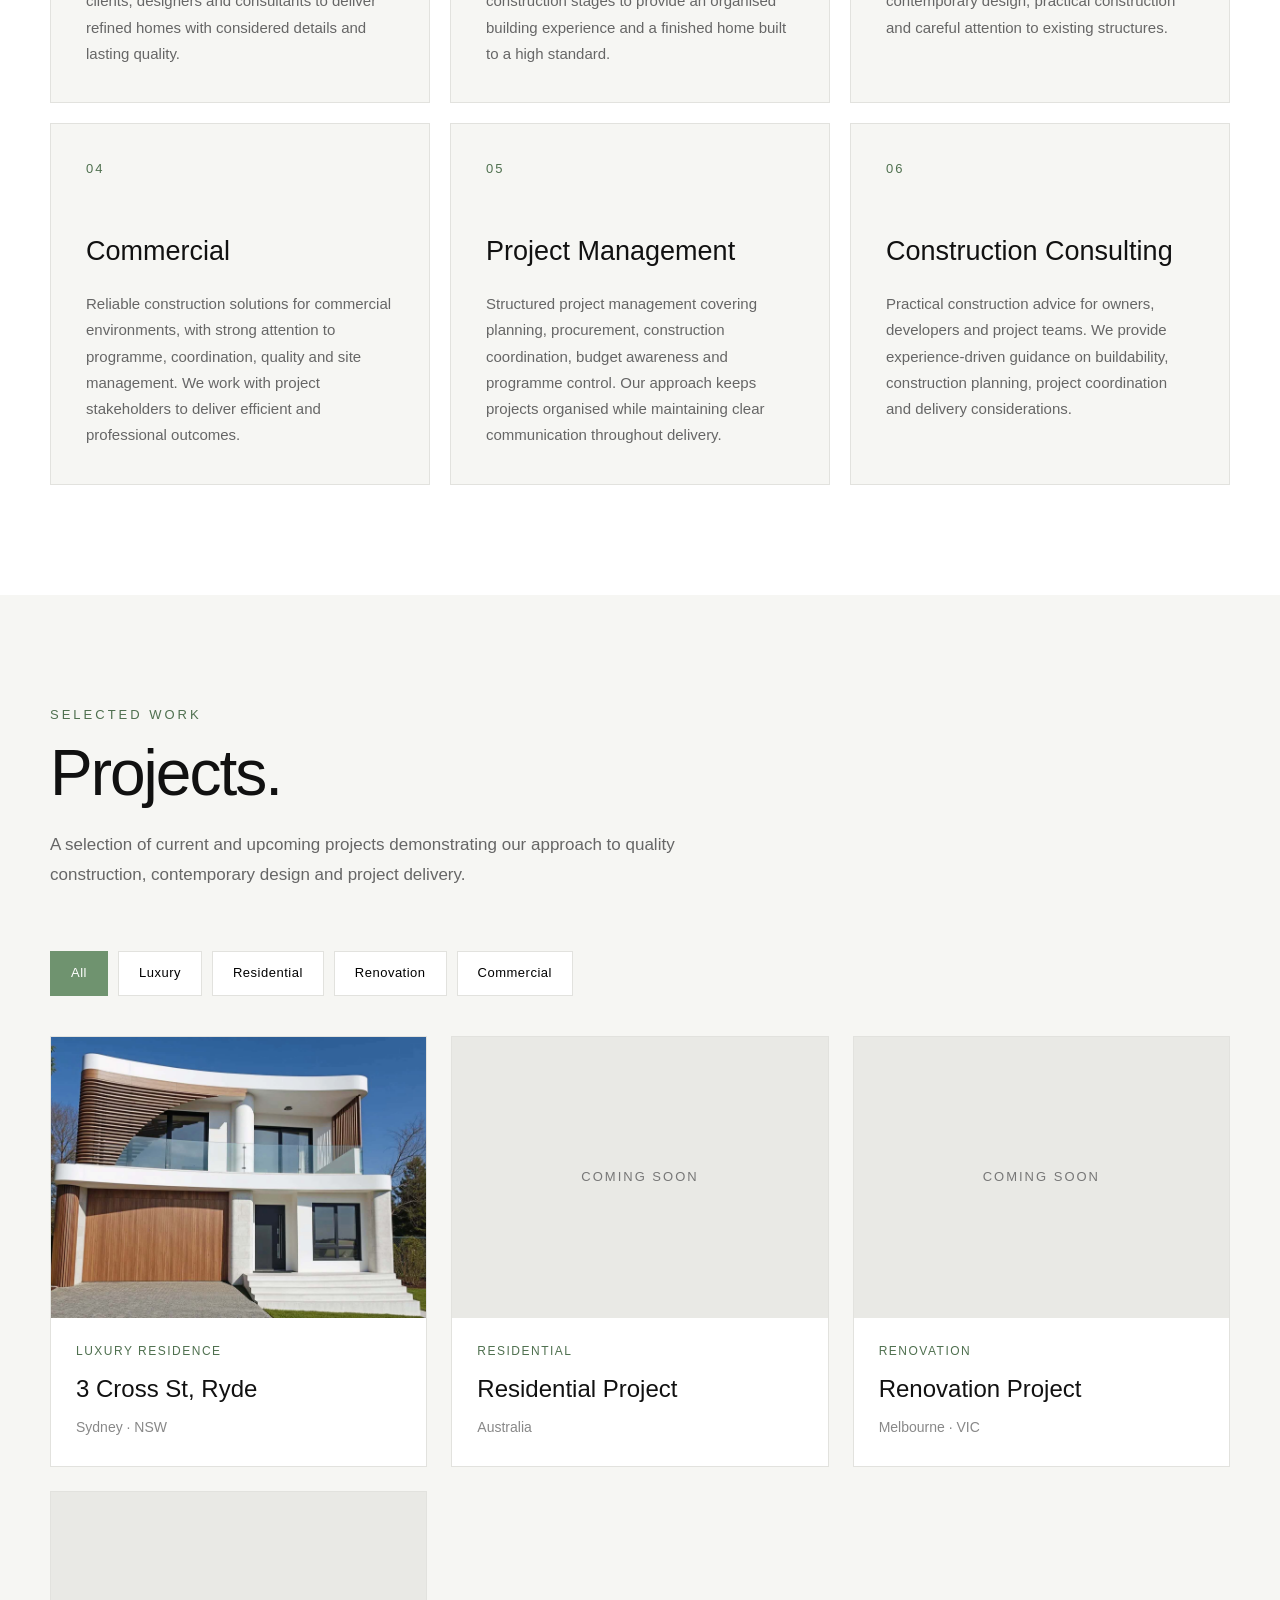
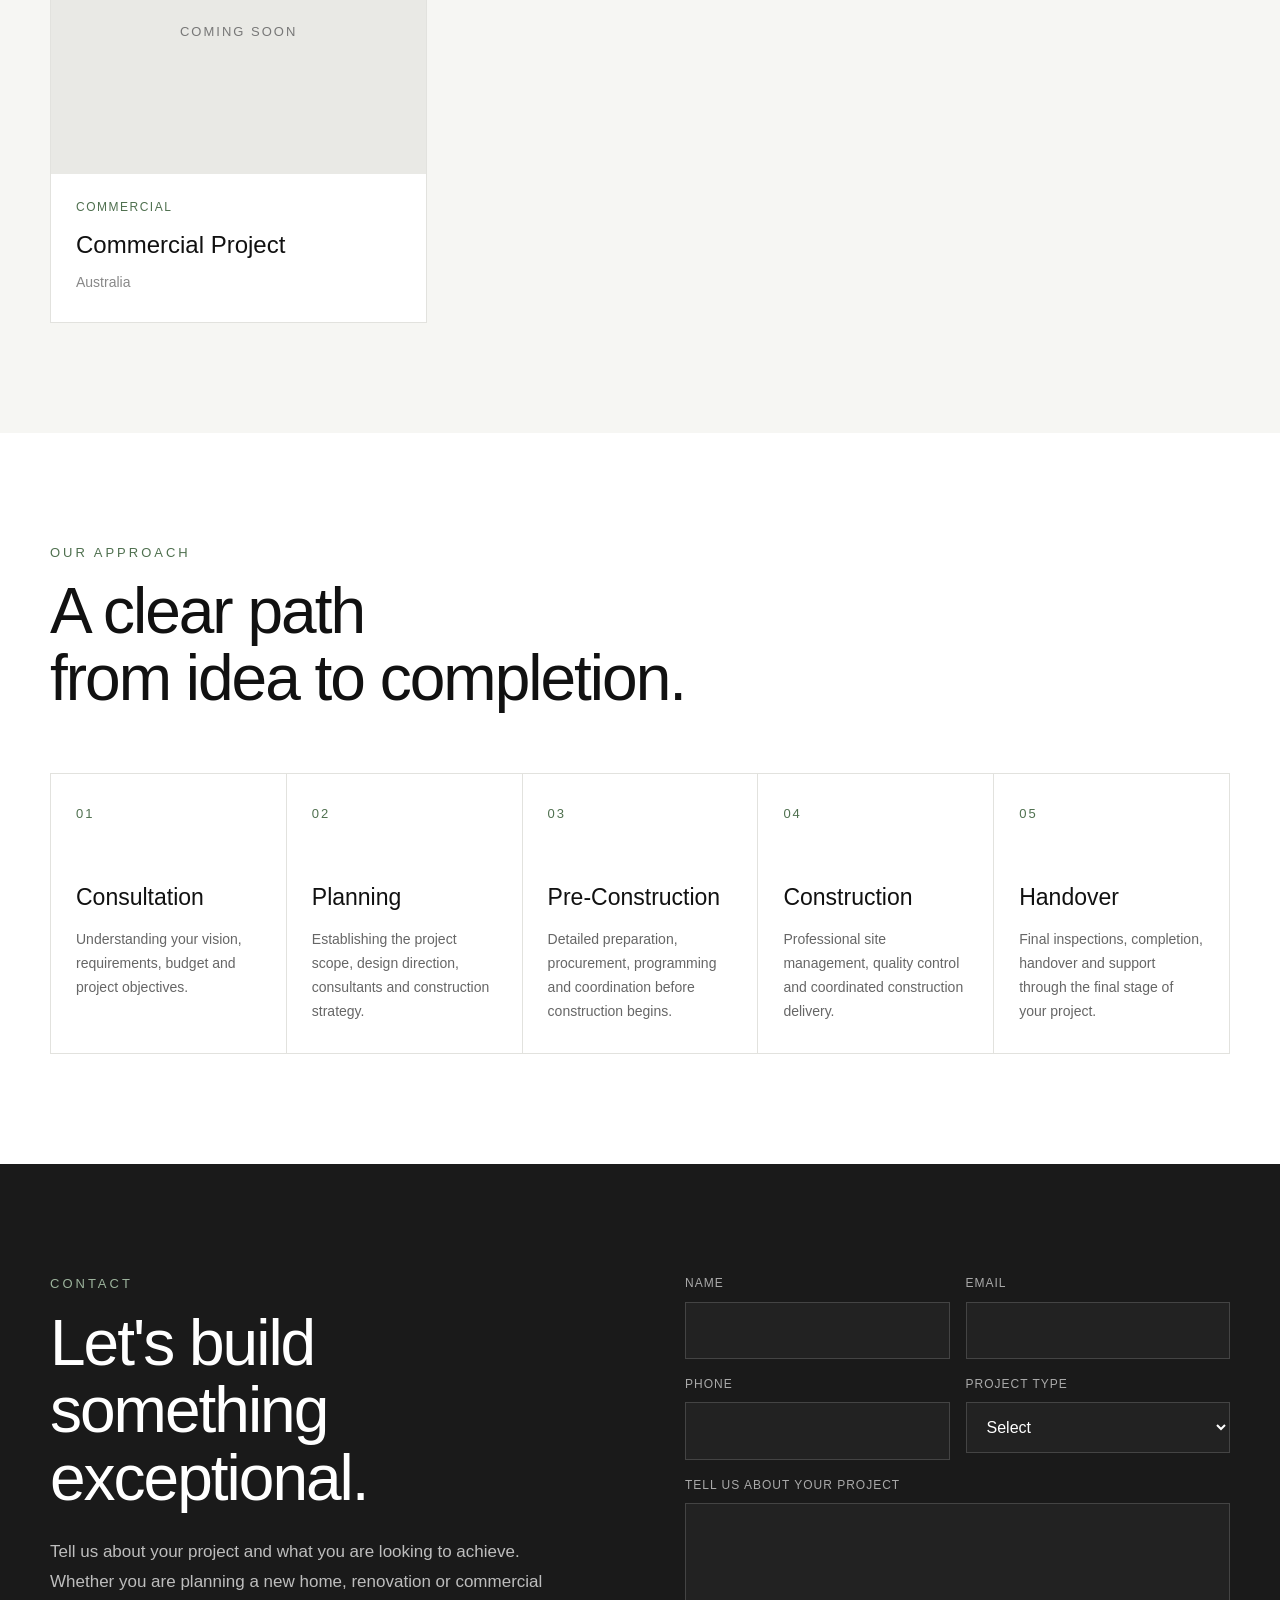
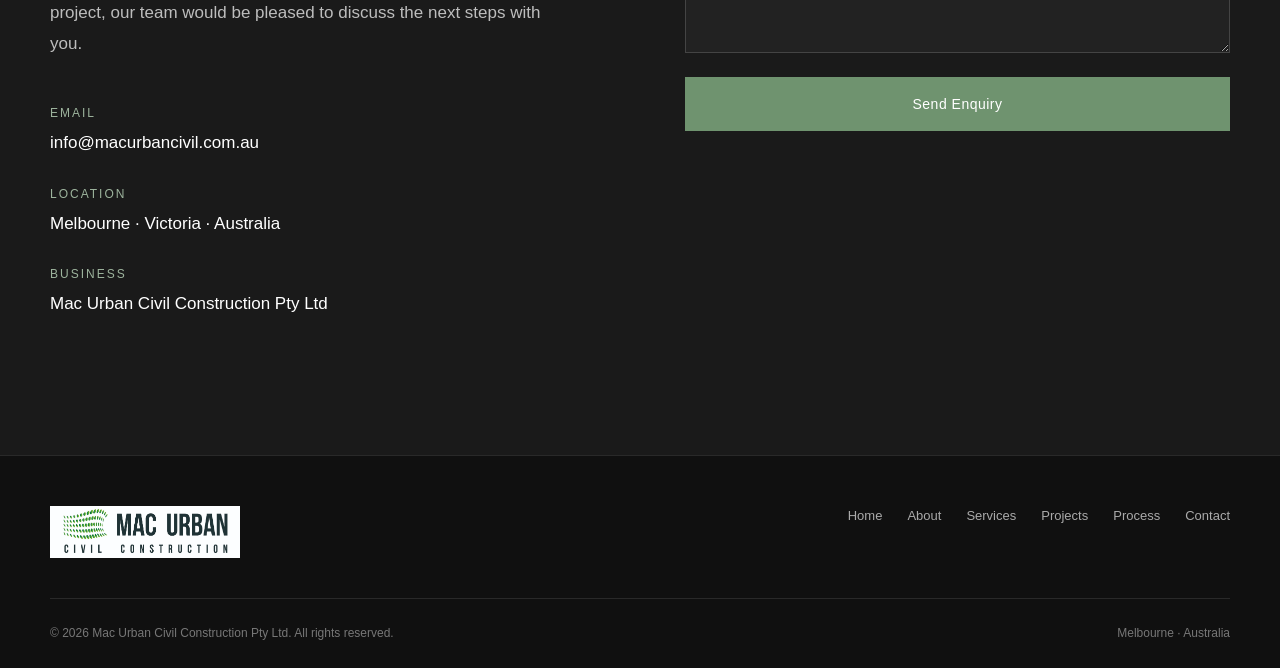
==== commit e18551dd: "Update index.html" ====
--- a/index.html
+++ b/index.html
@@ -521,7 +521,9 @@
 
     font-weight:500;
 
-    color:#6F936F !important;
+    .about-hero-title{
+    color:#FFFFFF !important;
+}
 
     text-shadow:0 2px 8px rgba(0,0,0,.18);
 }
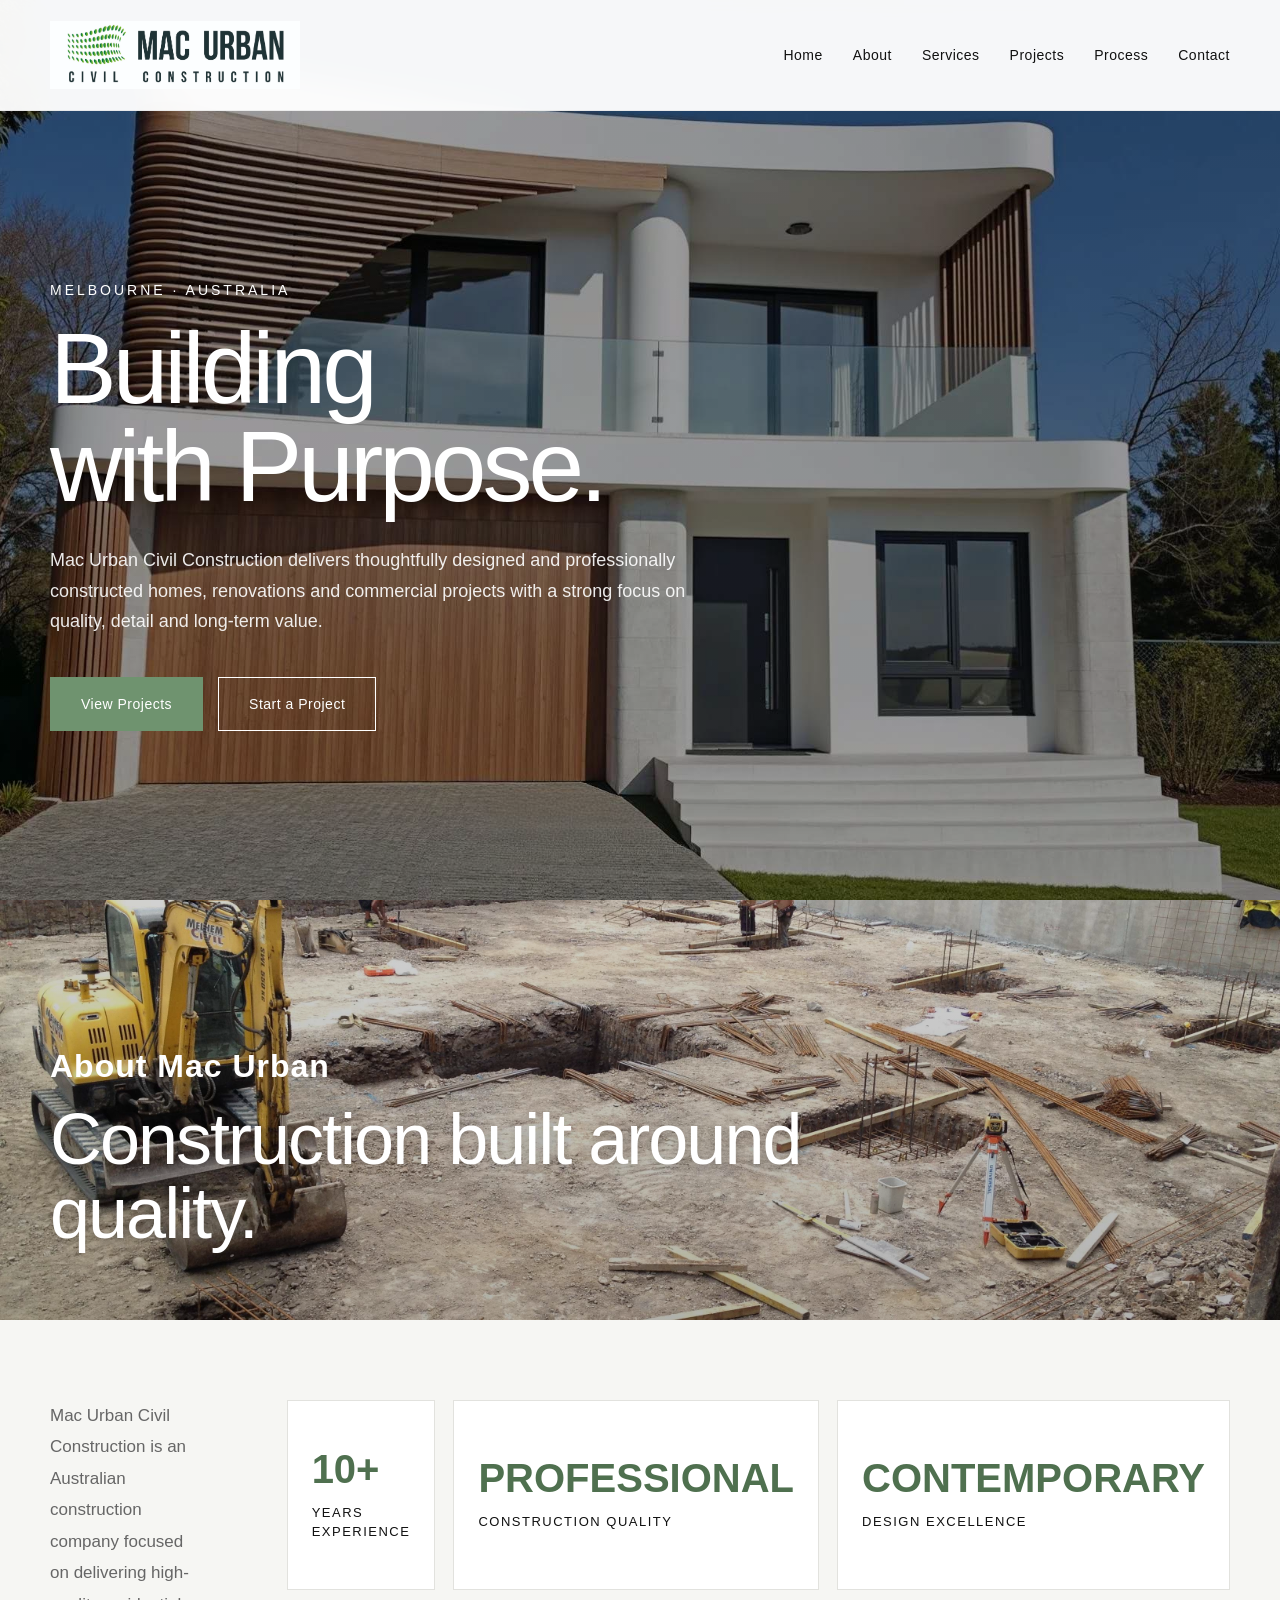
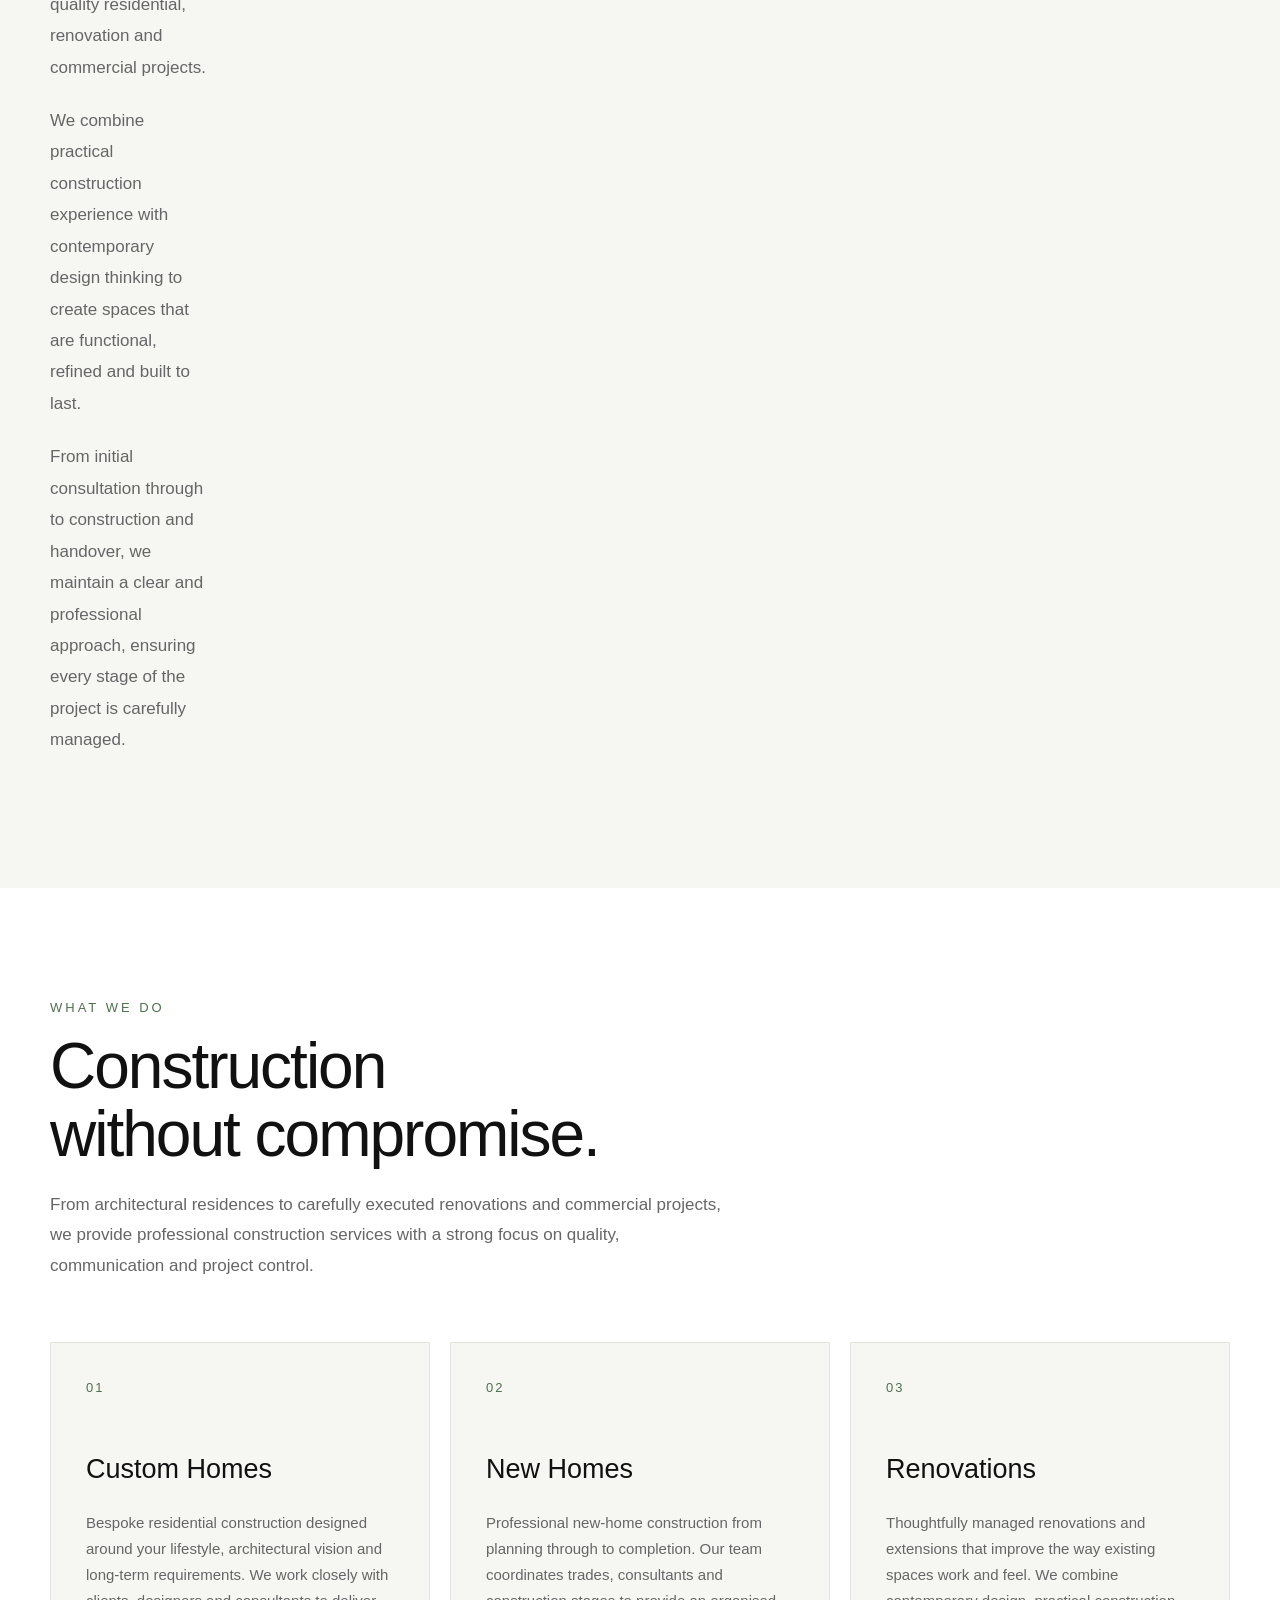
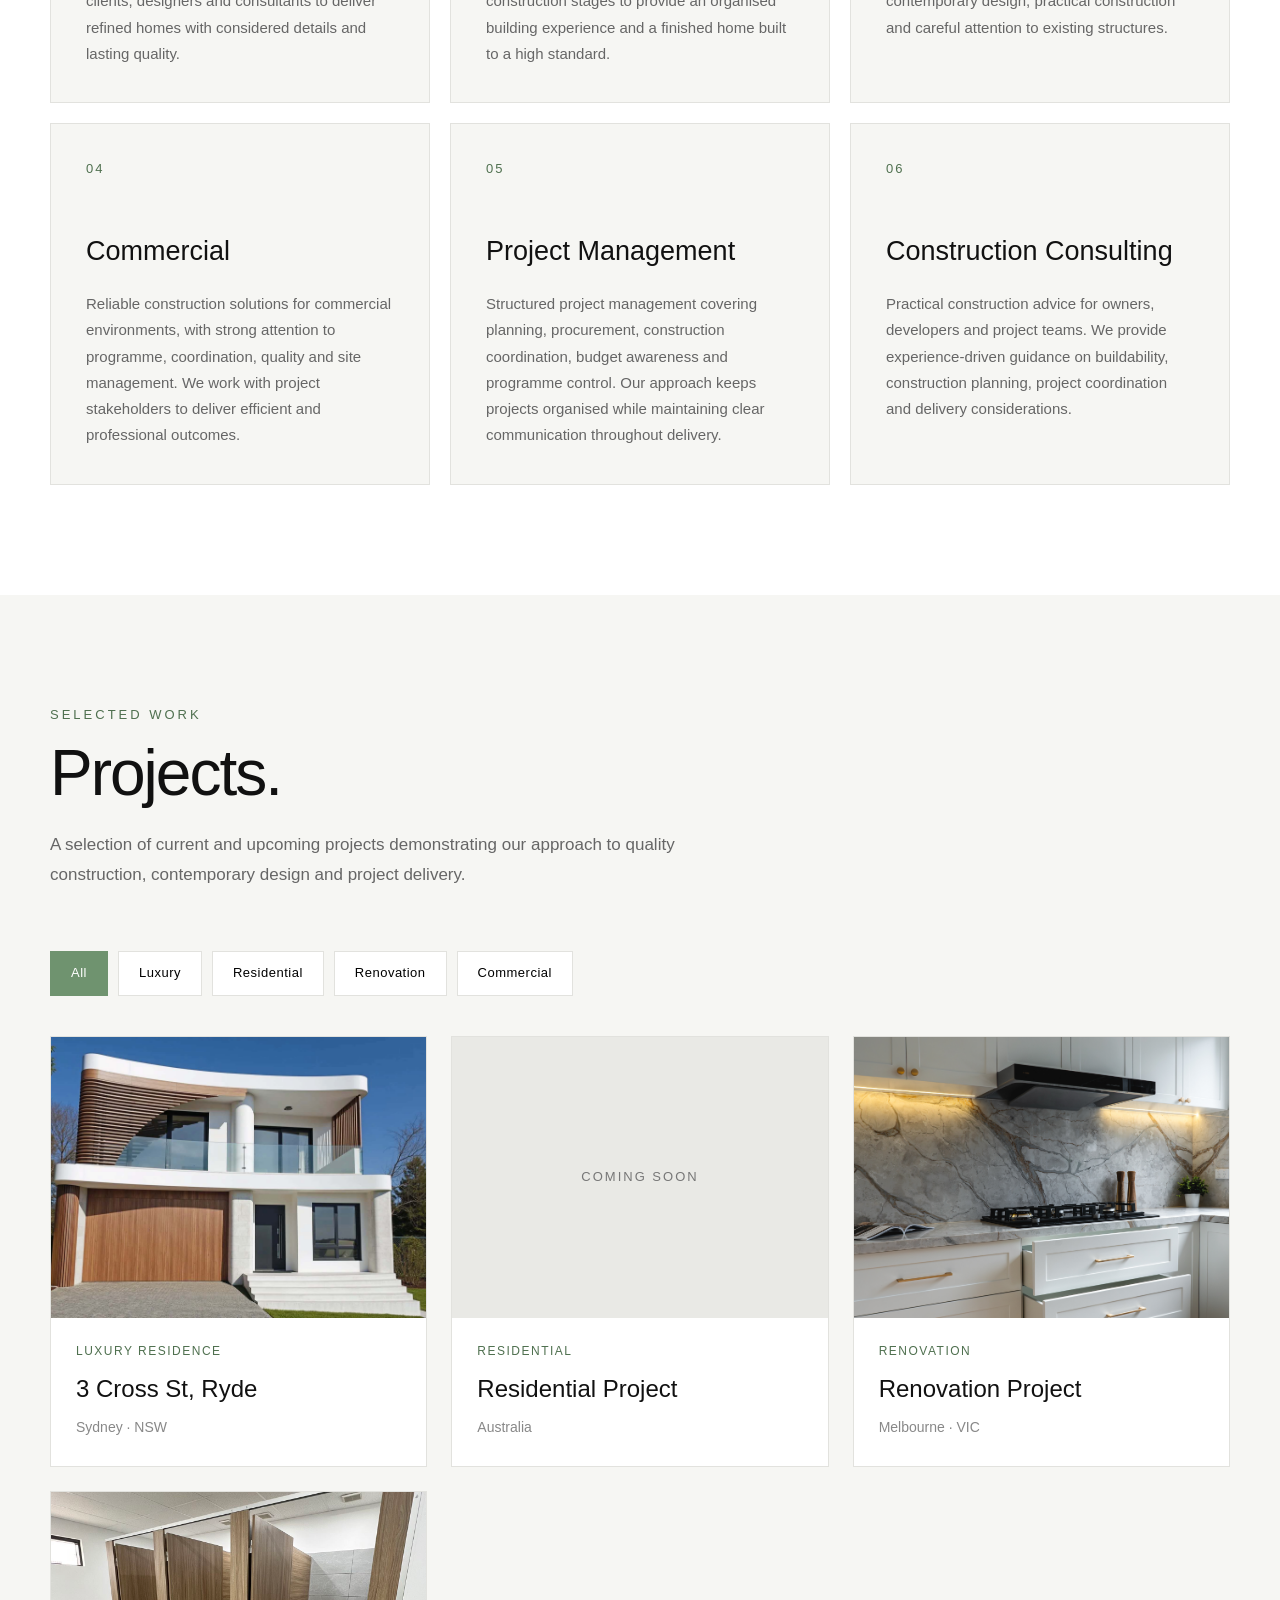
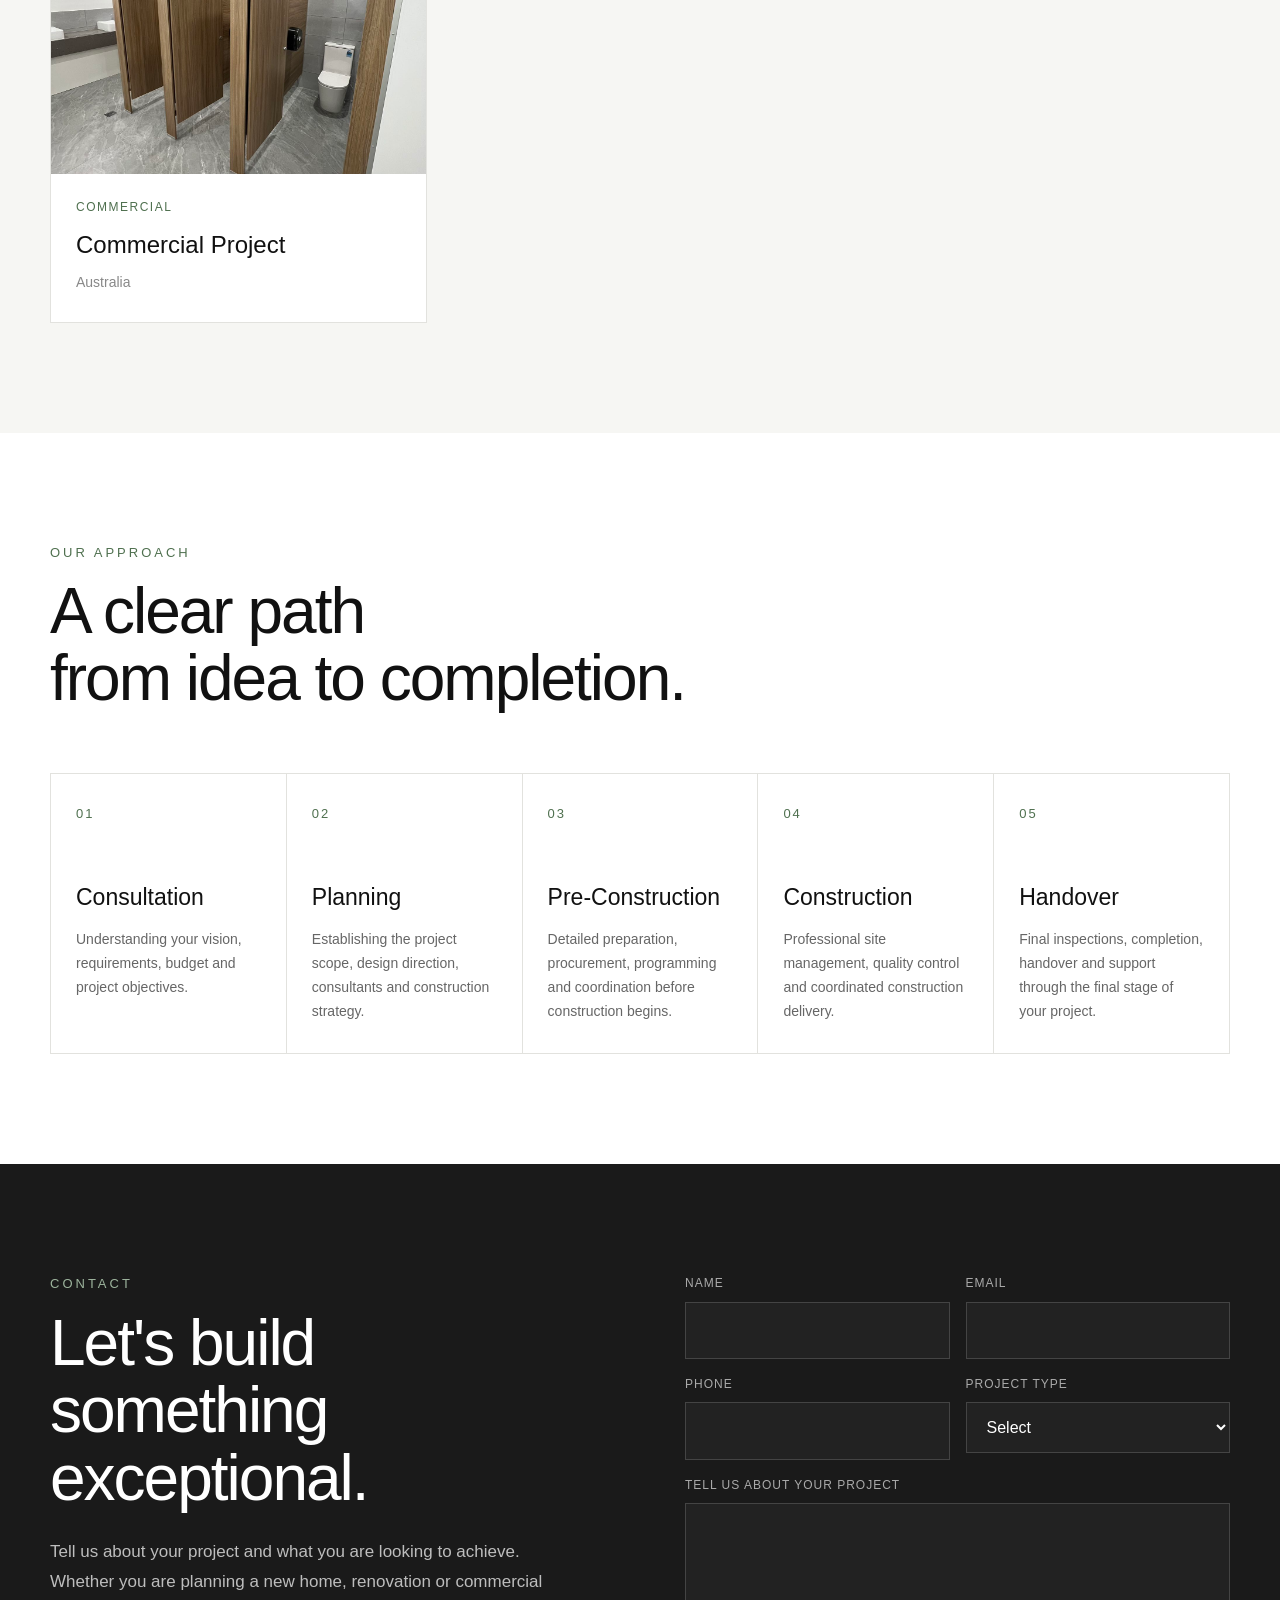
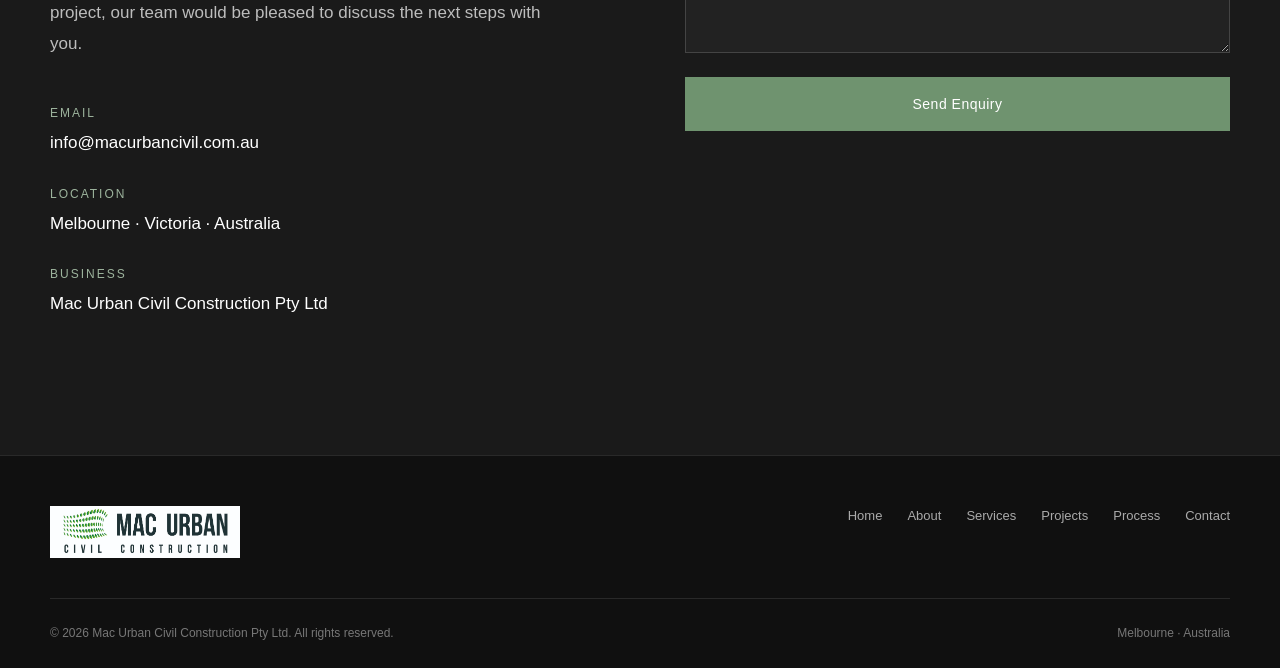
==== commit 83ce262d: "Update index.html" ====
--- a/index.html
+++ b/index.html
@@ -1,17 +1,72 @@
 <!DOCTYPE html>
 <html lang="en">
 <head>
+
 <meta charset="UTF-8">
 <meta name="viewport" content="width=device-width, initial-scale=1.0">
 
 <title>Mac Urban Civil Construction | Melbourne Builders</title>
 
 <meta
-    name="description"
-    content="Mac Urban Civil Construction delivers premium residential, renovation and commercial construction projects across Melbourne and Australia."
+name="description"
+content="Mac Urban Civil Construction delivers premium residential, renovation and commercial construction projects across Melbourne and Australia."
 >
 
 <style>
+
+*{
+    margin:0;
+    padding:0;
+    box-sizing:border-box;
+}
+
+html{
+    scroll-behavior:smooth;
+}
+
+body{
+    font-family:
+    -apple-system,
+    BlinkMacSystemFont,
+    "Helvetica Neue",
+    Arial,
+    sans-serif;
+
+    color:#111111;
+    background:#FFFFFF;
+    line-height:1.6;
+}
+
+img{
+    display:block;
+    max-width:100%;
+}
+
+a{
+    color:inherit;
+    text-decoration:none;
+}
+
+button,
+input,
+textarea,
+select{
+    font:inherit;
+}
+
+.container{
+    width:min(1180px,calc(100% - 60px));
+    margin:0 auto;
+}
+
+section{
+    scroll-margin-top:110px;
+}
+
+
+/* =========================================================
+   COLOURS
+========================================================= */
 
 :root{
     --green:#6F936F;
@@ -27,54 +82,10 @@
     --border:#E2E2DE;
 }
 
-*{
-    margin:0;
-    padding:0;
-    box-sizing:border-box;
-}
-
-html{
-    scroll-behavior:smooth;
-}
-
-body{
-    font-family:
-        -apple-system,
-        BlinkMacSystemFont,
-        "Helvetica Neue",
-        Arial,
-        sans-serif;
-    color:var(--black);
-    background:var(--white);
-    line-height:1.6;
-}
-
-img{
-    display:block;
-    max-width:100%;
-}
-
-button,
-input,
-textarea,
-select{
-    font:inherit;
-}
-
-a{
-    color:inherit;
-    text-decoration:none;
-}
-
-.container{
-    width:min(1180px,calc(100% - 60px));
-    margin:0 auto;
-}
-
-
-/* ==================================================
+
+/* =========================================================
    HEADER
-================================================== */
+========================================================= */
 
 .site-header{
     position:fixed;
@@ -82,13 +93,9 @@
     left:0;
     width:100%;
     z-index:1000;
-
     background:rgba(255,255,255,.96);
-
     backdrop-filter:blur(12px);
-
     border-bottom:1px solid rgba(0,0,0,.06);
-
     transition:.3s ease;
 }
 
@@ -98,7 +105,6 @@
 
 .header-inner{
     height:110px;
-
     display:flex;
     align-items:center;
     justify-content:space-between;
@@ -107,16 +113,13 @@
 .logo{
     display:flex;
     align-items:center;
-
     flex-shrink:0;
 }
 
 .logo img{
     width:250px;
     height:auto;
-
     max-height:88px;
-
     object-fit:contain;
 }
 
@@ -126,44 +129,32 @@
 .desktop-nav{
     display:flex;
     align-items:center;
-
     gap:30px;
 }
 
 .desktop-nav a{
     position:relative;
-
     font-size:14px;
-
     font-weight:500;
-
     letter-spacing:.5px;
-
-    color:var(--black);
-
+    color:#111111;
     padding:8px 0;
-
     transition:.25s ease;
 }
 
 .desktop-nav a::after{
     content:"";
-
     position:absolute;
-
     left:0;
     bottom:0;
-
     width:0;
     height:1px;
-
-    background:var(--green);
-
+    background:#6F936F;
     transition:.25s ease;
 }
 
 .desktop-nav a:hover{
-    color:var(--green-dark);
+    color:#4F704F;
 }
 
 .desktop-nav a:hover::after{
@@ -171,37 +162,26 @@
 }
 
 
-/* MOBILE MENU BUTTON */
+/* MOBILE BUTTON */
 
 .mobile-menu-btn{
     width:46px;
     height:46px;
-
     border:0;
-
     background:transparent;
-
     display:none;
-
     flex-direction:column;
-
+    align-items:center;
     justify-content:center;
-
-    align-items:center;
-
     gap:6px;
-
     cursor:pointer;
 }
 
 .mobile-menu-btn span{
     display:block;
-
     width:27px;
     height:2px;
-
     background:#111111;
-
     transition:.3s ease;
 }
 
@@ -222,11 +202,8 @@
 
 .mobile-menu{
     display:none;
-
     background:#FFFFFF;
-
-    border-top:1px solid var(--border);
-
+    border-top:1px solid #E2E2DE;
     padding:20px 24px 28px;
 }
 
@@ -236,13 +213,9 @@
 
 .mobile-menu a{
     display:block;
-
     padding:15px 0;
-
-    border-bottom:1px solid var(--border);
-
+    border-bottom:1px solid #E2E2DE;
     font-size:16px;
-
     font-weight:500;
 }
 
@@ -251,17 +224,14 @@
 }
 
 
-/* ==================================================
+/* =========================================================
    HERO
-================================================== */
+========================================================= */
 
 .hero{
     min-height:100vh;
-
     display:flex;
-
     align-items:center;
-
     position:relative;
 
     background-image:
@@ -272,139 +242,86 @@
         url("project-images/projects/luxury/3-cross-st-ryde/3805.jpeg");
 
     background-size:cover;
-
     background-position:center;
-
     background-repeat:no-repeat;
-
     color:#FFFFFF;
 }
 
 .hero-content{
     padding-top:110px;
-
     max-width:850px;
 }
-
-
-/* MELBOURNE AUSTRALIA */
 
 .hero-kicker{
     margin-bottom:18px;
-
     font-size:14px;
-
     letter-spacing:3px;
-
     text-transform:uppercase;
-
     font-weight:500;
-
     color:#FFFFFF !important;
 }
-
-
-/* HERO TITLE */
 
 .hero h1{
     font-size:clamp(55px,8vw,100px);
-
     line-height:.98;
-
     font-weight:500;
-
     letter-spacing:-4px;
-
     margin-bottom:30px;
-
-    color:#FFFFFF;
+    color:#FFFFFF !important;
 }
 
 .hero-description{
     max-width:650px;
-
     font-size:18px;
-
     line-height:1.7;
-
     color:rgba(255,255,255,.9);
-
     margin-bottom:40px;
 }
 
 .hero-buttons{
     display:flex;
-
     gap:15px;
-
     flex-wrap:wrap;
 }
-
-
-/* BUTTON */
 
 .btn{
     display:inline-flex;
-
     align-items:center;
-
     justify-content:center;
-
     min-height:54px;
-
     padding:0 30px;
-
     border:1px solid #FFFFFF;
-
     font-size:14px;
-
     letter-spacing:.5px;
-
     transition:.3s ease;
 }
-
-
-/* VIEW PROJECTS */
 
 .btn-primary{
     background:#6F936F !important;
-
     border-color:#6F936F !important;
-
     color:#FFFFFF !important;
 }
 
 .btn-primary:hover{
     background:#4F704F !important;
-
     border-color:#4F704F !important;
-
     color:#FFFFFF !important;
 }
 
-
-/* START PROJECT */
-
 .btn-outline{
-    color:#FFFFFF;
-
+    color:#FFFFFF !important;
     background:transparent;
 }
 
 .btn-outline:hover{
     background:#FFFFFF;
-
-    color:#111111;
-}
-
-
-/* ==================================================
-   SECTIONS
-================================================== */
-
-section{
-    scroll-margin-top:110px;
-}
+    color:#111111 !important;
+}
+
+
+/* =========================================================
+   GENERAL SECTIONS
+========================================================= */
 
 .section{
     padding:110px 0;
@@ -415,57 +332,42 @@
 }
 
 .section-kicker{
-    color:var(--green-dark);
-
+    color:#4F704F;
     font-size:13px;
-
     letter-spacing:3px;
-
     text-transform:uppercase;
-
     margin-bottom:15px;
 }
 
 .section-title{
     font-size:clamp(40px,5vw,68px);
-
     line-height:1.05;
-
     letter-spacing:-2px;
-
     font-weight:500;
 }
 
 .section-description{
     max-width:680px;
-
     margin-top:22px;
-
-    color:var(--grey);
-
+    color:#666666;
     font-size:17px;
-
     line-height:1.8;
 }
 
 
-/* ==================================================
+/* =========================================================
    ABOUT
-================================================== */
+========================================================= */
 
 .about{
-    background:var(--light);
+    background:#F6F6F3;
 }
 
 .about-hero{
     position:relative;
-
     min-height:420px;
-
     display:flex;
-
     align-items:flex-end;
-
     overflow:hidden;
 
     background-image:
@@ -476,58 +378,33 @@
         url("images/about us1.JPG?v=20260903");
 
     background-size:cover;
-
     background-position:center;
-
-    color:#FFFFFF;
 }
 
 .about-hero-inner{
     width:min(1180px,calc(100% - 60px));
-
     margin:0 auto;
-
     padding:70px 0;
 }
 
-
-/* ABOUT MAC URBAN */
-
-.about-hero-kicker{
+.about-heading-white{
     font-size:32px;
-
     line-height:1.1;
-
     font-weight:600;
-
     letter-spacing:1px;
-
     margin-bottom:18px;
-
-    color:#FFFFFF;
-}
-
-
-/* CONSTRUCTION BUILT AROUND QUALITY */
-
-.about-hero-title{
+    color:#FFFFFF !important;
+}
+
+.quality-title-white{
     max-width:800px;
-
     font-size:clamp(42px,6vw,72px);
-
     line-height:1.03;
-
     letter-spacing:-2px;
-
     font-weight:500;
-
-    .about-hero-title{
     color:#FFFFFF !important;
-}
-
     text-shadow:0 2px 8px rgba(0,0,0,.18);
 }
-
 
 .about-content{
     padding:80px 0 110px;
@@ -535,19 +412,14 @@
 
 .about-grid{
     display:grid;
-
     grid-template-columns:1fr 1fr;
-
     gap:80px;
-
     align-items:start;
 }
 
 .about-text{
-    color:var(--grey);
-
+    color:#666666;
     font-size:17px;
-
     line-height:1.85;
 }
 
@@ -557,64 +429,46 @@
 
 .about-stats{
     display:grid;
-
     grid-template-columns:repeat(3,1fr);
-
     gap:18px;
 }
 
 .stat-card{
     background:#FFFFFF;
-
-    border:1px solid var(--border);
-
+    border:1px solid #E2E2DE;
     min-height:190px;
-
     padding:30px 24px;
-
     display:flex;
-
     flex-direction:column;
-
     justify-content:center;
-
     transition:.3s ease;
 }
 
 .stat-card:hover{
     transform:translateY(-5px);
-
-    border-color:var(--green);
+    border-color:#6F936F;
 }
 
 .stat-number{
-    color:var(--green-dark);
-
+    color:#4F704F;
     font-size:40px;
-
     line-height:1;
-
     font-weight:600;
-
     margin-bottom:14px;
 }
 
 .stat-label{
     font-size:13px;
-
     letter-spacing:1.5px;
-
     text-transform:uppercase;
-
     line-height:1.5;
-
-    color:var(--black);
-}
-
-
-/* ==================================================
+    color:#111111;
+}
+
+
+/* =========================================================
    SERVICES
-================================================== */
+========================================================= */
 
 .services{
     background:#FFFFFF;
@@ -622,145 +476,106 @@
 
 .services-grid{
     display:grid;
-
     grid-template-columns:repeat(3,1fr);
-
     gap:20px;
 }
 
 .service-card{
     min-height:330px;
-
     padding:35px;
-
-    background:var(--light);
-
-    border:1px solid var(--border);
-
+    background:#F6F6F3;
+    border:1px solid #E2E2DE;
     position:relative;
-
     transition:.3s ease;
 }
 
 .service-card:hover{
-    background:var(--green-soft);
-
-    border-color:var(--green);
-
+    background:#EEF3EE;
+    border-color:#6F936F;
     transform:translateY(-5px);
 }
 
 .service-number{
     font-size:13px;
-
-    color:var(--green-dark);
-
+    color:#4F704F;
     letter-spacing:2px;
-
     margin-bottom:50px;
 }
 
 .service-card h3{
     font-size:27px;
-
     font-weight:500;
-
     margin-bottom:18px;
 }
 
 .service-card p{
-    color:var(--grey);
-
+    color:#666666;
     font-size:15px;
-
     line-height:1.75;
 }
 
 
-/* ==================================================
+/* =========================================================
    PROJECTS
-================================================== */
+========================================================= */
 
 .projects{
-    background:var(--light);
+    background:#F6F6F3;
 }
 
 .project-filters{
     display:flex;
-
     flex-wrap:wrap;
-
     gap:10px;
-
     margin-bottom:40px;
 }
 
 .filter-btn{
-    border:1px solid var(--border);
-
+    border:1px solid #E2E2DE;
     background:#FFFFFF;
-
     padding:11px 20px;
-
     cursor:pointer;
-
     font-size:13px;
-
     letter-spacing:.5px;
-
     transition:.25s ease;
 }
 
 .filter-btn:hover,
 .filter-btn.active{
-    background:var(--green);
-
-    border-color:var(--green);
-
+    background:#6F936F;
+    border-color:#6F936F;
     color:#FFFFFF;
 }
 
 .projects-grid{
     display:grid;
-
     grid-template-columns:repeat(3,1fr);
-
     gap:24px;
 }
 
 .project-card{
     background:#FFFFFF;
-
     cursor:pointer;
-
-    border:1px solid var(--border);
-
+    border:1px solid #E2E2DE;
     overflow:hidden;
-
     transition:.3s ease;
 }
 
 .project-card:hover{
     transform:translateY(-6px);
-
     box-shadow:0 15px 40px rgba(0,0,0,.08);
 }
 
 .project-image{
     aspect-ratio:4 / 3;
-
     overflow:hidden;
-
     background:#DDD;
 }
 
 .project-image img{
     width:100%;
-
     height:100%;
-
     object-fit:cover;
-
     transition:.5s ease;
 }
 
@@ -773,55 +588,44 @@
 }
 
 .project-category{
-    color:var(--green-dark);
-
+    color:#4F704F;
     font-size:12px;
-
     letter-spacing:1.5px;
-
     text-transform:uppercase;
-
     margin-bottom:9px;
 }
 
 .project-info h3{
     font-size:24px;
-
     font-weight:500;
-
     margin-bottom:7px;
 }
 
 .project-location{
-    color:var(--grey-light);
-
+    color:#888888;
     font-size:14px;
 }
 
 .coming-soon{
     aspect-ratio:4 / 3;
-
     display:flex;
-
     align-items:center;
-
     justify-content:center;
-
     background:#E9E9E5;
-
-    color:#777;
-
+    color:#777777;
     font-size:13px;
-
     letter-spacing:2px;
-
     text-transform:uppercase;
 }
 
-
-/* ==================================================
+.project-card.hidden{
+    display:none;
+}
+
+
+/* =========================================================
    PROCESS
-================================================== */
+========================================================= */
 
 .process{
     background:#FFFFFF;
@@ -829,64 +633,49 @@
 
 .process-grid{
     display:grid;
-
     grid-template-columns:repeat(5,1fr);
-
-    border-top:1px solid var(--border);
-
-    border-left:1px solid var(--border);
+    border-top:1px solid #E2E2DE;
+    border-left:1px solid #E2E2DE;
 }
 
 .process-item{
     min-height:270px;
-
     padding:30px 25px;
-
-    border-right:1px solid var(--border);
-
-    border-bottom:1px solid var(--border);
-
+    border-right:1px solid #E2E2DE;
+    border-bottom:1px solid #E2E2DE;
     transition:.3s ease;
 }
 
 .process-item:hover{
-    background:var(--green-soft);
+    background:#EEF3EE;
 }
 
 .process-number{
-    color:var(--green-dark);
-
+    color:#4F704F;
     font-size:13px;
-
     letter-spacing:2px;
-
     margin-bottom:55px;
 }
 
 .process-item h3{
     font-size:23px;
-
     font-weight:500;
-
     margin-bottom:12px;
 }
 
 .process-item p{
-    color:var(--grey);
-
+    color:#666666;
     font-size:14px;
-
     line-height:1.7;
 }
 
 
-/* ==================================================
+/* =========================================================
    CONTACT
-================================================== */
+========================================================= */
 
 .contact{
-    background:var(--dark);
-
+    background:#1A1A1A;
     color:#FFFFFF;
 }
 
@@ -900,21 +689,15 @@
 
 .contact-grid{
     display:grid;
-
     grid-template-columns:1fr 1fr;
-
     gap:90px;
 }
 
 .contact-intro{
     color:#BDBDBD;
-
     font-size:17px;
-
     line-height:1.8;
-
     max-width:520px;
-
     margin-top:25px;
 }
 
@@ -928,19 +711,14 @@
 
 .contact-detail-label{
     color:#9DB49D;
-
     font-size:12px;
-
     text-transform:uppercase;
-
     letter-spacing:2px;
-
     margin-bottom:6px;
 }
 
 .contact-detail-value{
     font-size:17px;
-
     color:#FFFFFF;
 }
 
@@ -948,38 +726,27 @@
     color:#9DB49D;
 }
 
-
-/* FORM */
-
 .contact-form{
     display:grid;
-
     gap:16px;
 }
 
 .form-row{
     display:grid;
-
     grid-template-columns:1fr 1fr;
-
     gap:16px;
 }
 
 .form-group{
     display:flex;
-
     flex-direction:column;
-
     gap:8px;
 }
 
 .form-group label{
     font-size:12px;
-
     letter-spacing:1px;
-
     text-transform:uppercase;
-
     color:#AAAAAA;
 }
 
@@ -987,17 +754,11 @@
 .form-group textarea,
 .form-group select{
     width:100%;
-
-    border:1px solid #444;
-
-    background:#222;
-
+    border:1px solid #444444;
+    background:#222222;
     color:#FFFFFF;
-
     padding:15px 16px;
-
     outline:none;
-
     border-radius:0;
 }
 
@@ -1009,88 +770,63 @@
 
 .form-group textarea{
     min-height:150px;
-
     resize:vertical;
 }
 
 .contact-submit{
     margin-top:8px;
-
-    border:1px solid var(--green);
-
-    background:var(--green);
-
+    border:1px solid #6F936F;
+    background:#6F936F;
     color:#FFFFFF;
-
     min-height:54px;
-
     padding:0 30px;
-
     cursor:pointer;
-
     font-size:14px;
-
     letter-spacing:.5px;
-
     transition:.3s ease;
 }
 
 .contact-submit:hover{
     background:#83A283;
-
     border-color:#83A283;
 }
 
 
-/* ==================================================
+/* =========================================================
    FOOTER
-================================================== */
+========================================================= */
 
 .footer{
     background:#101010;
-
-    color:#AAA;
-
+    color:#AAAAAA;
     border-top:1px solid #292929;
-
     padding:50px 0 25px;
 }
 
 .footer-top{
     display:flex;
-
     justify-content:space-between;
-
     align-items:flex-start;
-
     gap:40px;
-
     padding-bottom:40px;
-
     border-bottom:1px solid #292929;
 }
 
 .footer-logo img{
     width:190px;
-
     max-height:70px;
-
     object-fit:contain;
 }
 
 .footer-nav{
     display:flex;
-
     gap:25px;
-
     flex-wrap:wrap;
 }
 
 .footer-nav a{
     font-size:13px;
-
-    color:#AAA;
-
+    color:#AAAAAA;
     transition:.25s ease;
 }
 
@@ -1100,40 +836,27 @@
 
 .footer-bottom{
     padding-top:25px;
-
     display:flex;
-
     justify-content:space-between;
-
     gap:20px;
-
     flex-wrap:wrap;
-
     font-size:12px;
-
-    color:#777;
-}
-
-
-/* ==================================================
+    color:#777777;
+}
+
+
+/* =========================================================
    PROJECT MODAL
-================================================== */
+========================================================= */
 
 .modal{
     position:fixed;
-
     inset:0;
-
     z-index:2000;
-
     background:rgba(0,0,0,.75);
-
     display:none;
-
     align-items:center;
-
     justify-content:center;
-
     padding:30px;
 }
 
@@ -1143,53 +866,36 @@
 
 .modal-content{
     width:min(1100px,100%);
-
     max-height:90vh;
-
     overflow:auto;
-
     background:#FFFFFF;
-
     position:relative;
 }
 
 .modal-close{
     position:absolute;
-
     top:15px;
     right:15px;
-
     z-index:5;
-
     width:42px;
     height:42px;
-
     border:0;
-
     background:rgba(0,0,0,.65);
-
     color:#FFFFFF;
-
     font-size:25px;
-
     cursor:pointer;
 }
 
 .modal-image{
     width:100%;
-
     aspect-ratio:16 / 9;
-
     background:#DDD;
 }
 
 .modal-image img{
     width:100%;
-
     height:100%;
-
     object-fit:cover;
-
     cursor:pointer;
 }
 
@@ -1198,61 +904,44 @@
 }
 
 .modal-category{
-    color:var(--green-dark);
-
+    color:#4F704F;
     font-size:12px;
-
     letter-spacing:2px;
-
     text-transform:uppercase;
-
     margin-bottom:10px;
 }
 
 .modal-body h2{
     font-size:42px;
-
     line-height:1.05;
-
     font-weight:500;
-
     margin-bottom:10px;
 }
 
 .modal-location{
-    color:var(--grey);
-
+    color:#666666;
     margin-bottom:25px;
 }
 
 .modal-description{
-    color:var(--grey);
-
+    color:#666666;
     max-width:750px;
-
     line-height:1.8;
 }
 
 
-/* ==================================================
+/* =========================================================
    LIGHTBOX
-================================================== */
+========================================================= */
 
 .lightbox{
     position:fixed;
-
     inset:0;
-
     z-index:3000;
-
     background:rgba(0,0,0,.92);
-
     display:none;
-
     align-items:center;
-
     justify-content:center;
-
     padding:30px;
 }
 
@@ -1262,33 +951,25 @@
 
 .lightbox img{
     max-width:95vw;
-
     max-height:90vh;
-
     object-fit:contain;
 }
 
 .lightbox-close{
     position:absolute;
-
     top:20px;
     right:25px;
-
     border:0;
-
     background:transparent;
-
     color:#FFFFFF;
-
     font-size:35px;
-
     cursor:pointer;
 }
 
 
-/* ==================================================
+/* =========================================================
    TABLET
-================================================== */
+========================================================= */
 
 @media(max-width:1100px){
 
@@ -1319,9 +1000,9 @@
 }
 
 
-/* ==================================================
+/* =========================================================
    MOBILE
-================================================== */
+========================================================= */
 
 @media(max-width:768px){
 
@@ -1329,20 +1010,14 @@
         width:calc(100% - 36px);
     }
 
-
-    /* HEADER */
-
     .header-inner{
         height:110px;
-
         padding:0;
     }
 
     .logo img{
         width:220px;
-
         max-height:85px;
-
         object-fit:contain;
     }
 
@@ -1359,43 +1034,32 @@
 
     .hero{
         min-height:100svh;
-
         background-position:center;
-
         align-items:flex-end;
     }
 
     .hero-content{
         padding-top:130px;
-
         padding-bottom:70px;
     }
 
     .hero-kicker{
         font-size:12px;
-
         letter-spacing:2.5px;
-
         margin-bottom:15px;
-
         color:#FFFFFF !important;
     }
 
     .hero h1{
         font-size:58px;
-
         letter-spacing:-2.5px;
-
         line-height:1;
-
-        color:#FFFFFF;
+        color:#FFFFFF !important;
     }
 
     .hero-description{
         font-size:15px;
-
         line-height:1.7;
-
         margin-bottom:30px;
     }
 
@@ -1405,26 +1069,18 @@
 
     .btn{
         min-height:50px;
-
         padding:0 22px;
-
         font-size:13px;
     }
 
-    .btn-primary{
+    .hero .btn-primary{
         background:#6F936F !important;
-
         border-color:#6F936F !important;
-
         color:#FFFFFF !important;
     }
 
 
-    /* SECTIONS */
-
-    section{
-        scroll-margin-top:110px;
-    }
+    /* GENERAL */
 
     .section{
         padding:75px 0;
@@ -1436,7 +1092,6 @@
 
     .section-title{
         font-size:43px;
-
         letter-spacing:-1.5px;
     }
 
@@ -1448,32 +1103,24 @@
     /* ABOUT */
 
     .about{
-        position:relative;
-
         padding-top:0;
-
-        background:var(--light);
+        background:#F6F6F3;
     }
 
     .about::before{
         content:"";
-
         display:block;
-
         height:42px;
-
         background:
-            linear-gradient(
-                to bottom,
-                #FFFFFF 0%,
-                #F6F6F3 100%
-            );
+        linear-gradient(
+            to bottom,
+            #FFFFFF 0%,
+            #F6F6F3 100%
+        );
     }
 
     .about-hero{
         min-height:330px;
-
-        margin:0;
 
         background-image:
             linear-gradient(
@@ -1483,71 +1130,55 @@
             url("images/about us1.JPG?v=20260903");
 
         background-size:cover;
-
         background-position:center;
     }
 
     .about-hero-inner{
         width:calc(100% - 36px);
-
         padding:45px 0;
     }
 
-    .about-hero-kicker{
+    .about-heading-white{
         font-size:56px;
-
         line-height:1.02;
-
         letter-spacing:.5px;
-
         font-weight:600;
-
         margin-bottom:20px;
-
-        color:#FFFFFF;
-    }
-
-    .about-hero-title{
+        color:#FFFFFF !important;
+    }
+
+    .quality-title-white{
         font-size:34px;
-
         line-height:1.13;
-
         letter-spacing:-.8px;
-
         max-width:100%;
-
-        color:#6F936F !important;
+        color:#FFFFFF !important;
+        text-shadow:0 2px 8px rgba(0,0,0,.18);
     }
 
     .about-content{
         margin-top:30px;
-
         padding-top:10px;
-
         padding-bottom:75px;
     }
 
     .about-grid{
         grid-template-columns:1fr;
-
         gap:45px;
     }
 
     .about-text{
         font-size:15px;
-
         line-height:1.8;
     }
 
     .about-stats{
         grid-template-columns:1fr;
-
         gap:12px;
     }
 
     .stat-card{
         min-height:140px;
-
         padding:25px;
     }
 
@@ -1560,13 +1191,11 @@
 
     .services-grid{
         grid-template-columns:1fr;
-
         gap:14px;
     }
 
     .service-card{
         min-height:auto;
-
         padding:28px;
     }
 
@@ -1583,19 +1212,16 @@
 
     .project-filters{
         gap:7px;
-
         margin-bottom:28px;
     }
 
     .filter-btn{
         padding:9px 13px;
-
         font-size:12px;
     }
 
     .projects-grid{
         grid-template-columns:1fr;
-
         gap:18px;
     }
 
@@ -1608,13 +1234,11 @@
 
     .process-grid{
         grid-template-columns:1fr;
-
-        border-left:1px solid var(--border);
+        border-left:1px solid #E2E2DE;
     }
 
     .process-item{
         min-height:auto;
-
         padding:28px;
     }
 
@@ -1627,7 +1251,6 @@
 
     .contact-grid{
         grid-template-columns:1fr;
-
         gap:55px;
     }
 
@@ -1644,7 +1267,6 @@
 
     .footer-top{
         flex-direction:column;
-
         gap:30px;
     }
 
@@ -1658,7 +1280,6 @@
 
     .footer-bottom{
         flex-direction:column;
-
         gap:8px;
     }
 
@@ -1684,9 +1305,9 @@
 }
 
 
-/* ==================================================
-   SMALL PHONE
-================================================== */
+/* =========================================================
+   SMALL IPHONE
+========================================================= */
 
 @media(max-width:390px){
 
@@ -1696,15 +1317,11 @@
 
     .logo img{
         width:220px;
-
         max-height:82px;
-
-        object-fit:contain;
     }
 
     .mobile-menu-btn{
         width:42px;
-
         height:42px;
     }
 
@@ -1720,16 +1337,15 @@
         color:#FFFFFF !important;
     }
 
-    .about-hero-kicker{
+    .about-heading-white{
         font-size:46px;
-
         line-height:1.02;
-    }
-
-    .about-hero-title{
+        color:#FFFFFF !important;
+    }
+
+    .quality-title-white{
         font-size:30px;
-
-        color:#6F936F !important;
+        color:#FFFFFF !important;
     }
 
     .about-hero{
@@ -1743,84 +1359,64 @@
 }
 
 
-/* ==================================================
-   HIDDEN PROJECT
-================================================== */
-
-.project-card.hidden{
-    display:none;
+/* FINAL RULES */
+
+.quality-title-white{
+    color:#FFFFFF !important;
+}
+
+.hero .btn-primary{
+    background:#6F936F !important;
+    border-color:#6F936F !important;
+    color:#FFFFFF !important;
 }
 
 </style>
+
 </head>
 
 
 <body>
 
 
-<!-- ==================================================
+<!-- =========================================================
      HEADER
-================================================== -->
-
-<header
-    class="site-header"
-    id="siteHeader"
->
+========================================================= -->
+
+<header class="site-header" id="siteHeader">
 
     <div class="container header-inner">
 
-        <a
-            href="#home"
-            class="logo"
+        <a href="#home" class="logo">
+
+            <img
+            src="985.jpeg"
+            alt="Mac Urban Civil Construction"
+            >
+
+        </a>
+
+
+        <nav class="desktop-nav">
+
+            <a href="#home">Home</a>
+            <a href="#about">About</a>
+            <a href="#services">Services</a>
+            <a href="#projects">Projects</a>
+            <a href="#process">Process</a>
+            <a href="#contact">Contact</a>
+
+        </nav>
+
+
+        <button
+        class="mobile-menu-btn"
+        id="mobileMenuBtn"
+        aria-label="Open menu"
         >
 
-            <img
-                src="985.jpeg"
-                alt="Mac Urban Civil Construction"
-            >
-
-        </a>
-
-
-        <nav class="desktop-nav">
-
-            <a href="#home">
-                Home
-            </a>
-
-            <a href="#about">
-                About
-            </a>
-
-            <a href="#services">
-                Services
-            </a>
-
-            <a href="#projects">
-                Projects
-            </a>
-
-            <a href="#process">
-                Process
-            </a>
-
-            <a href="#contact">
-                Contact
-            </a>
-
-        </nav>
-
-
-        <button
-            class="mobile-menu-btn"
-            id="mobileMenuBtn"
-            aria-label="Open menu"
-        >
-
             <span></span>
-
             <span></span>
-
             <span></span>
 
         </button>
@@ -1828,34 +1424,14 @@
     </div>
 
 
-    <div
-        class="mobile-menu"
-        id="mobileMenu"
-    >
-
-        <a href="#home">
-            Home
-        </a>
-
-        <a href="#about">
-            About
-        </a>
-
-        <a href="#services">
-            Services
-        </a>
-
-        <a href="#projects">
-            Projects
-        </a>
-
-        <a href="#process">
-            Process
-        </a>
-
-        <a href="#contact">
-            Contact
-        </a>
+    <div class="mobile-menu" id="mobileMenu">
+
+        <a href="#home">Home</a>
+        <a href="#about">About</a>
+        <a href="#services">Services</a>
+        <a href="#projects">Projects</a>
+        <a href="#process">Process</a>
+        <a href="#contact">Contact</a>
 
     </div>
 
@@ -1863,14 +1439,11 @@
 
 
 
-<!-- ==================================================
+<!-- =========================================================
      HERO
-================================================== -->
-
-<section
-    class="hero"
-    id="home"
->
+========================================================= -->
+
+<section class="hero" id="home">
 
     <div class="container">
 
@@ -1879,13 +1452,11 @@
             <div class="hero-kicker">
                 Melbourne · Australia
             </div>
-
 
             <h1>
                 Building<br>
                 with Purpose.
             </h1>
-
 
             <p class="hero-description">
 
@@ -1897,26 +1468,22 @@
 
             </p>
 
-
             <div class="hero-buttons">
 
-
                 <a
-                    href="#projects"
-                    class="btn btn-primary"
+                href="#projects"
+                class="btn btn-primary"
                 >
                     View Projects
                 </a>
 
-
                 <a
-                    href="#contact"
-                    class="btn btn-outline"
+                href="#contact"
+                class="btn btn-outline"
                 >
                     Start a Project
                 </a>
 
-
             </div>
 
         </div>
@@ -1927,46 +1494,37 @@
 
 
 
-<!-- ==================================================
+<!-- =========================================================
      ABOUT
-================================================== -->
-
-<section
-    class="about"
-    id="about"
->
-
+========================================================= -->
+
+<section class="about" id="about">
 
     <div class="about-hero">
 
-
         <div class="about-hero-inner">
 
-
-            <div class="about-hero-kicker">
+            <div class="about-heading-white">
                 About Mac Urban
             </div>
 
-
-            <div class="about-hero-title">
+            <div
+            class="quality-title-white"
+            style="color:#FFFFFF !important;"
+            >
                 Construction built around quality.
             </div>
 
-
         </div>
 
     </div>
 
 
-
     <div class="container about-content">
 
-
         <div class="about-grid">
 
-
             <div class="about-text">
-
 
                 <p>
                     Mac Urban Civil Construction is an
@@ -1975,14 +1533,12 @@
                     renovation and commercial projects.
                 </p>
 
-
                 <p>
                     We combine practical construction
                     experience with contemporary design
                     thinking to create spaces that are
                     functional, refined and built to last.
                 </p>
-
 
                 <p>
                     From initial consultation through to
@@ -1992,13 +1548,10 @@
                     carefully managed.
                 </p>
 
-
-            </div>
-
+            </div>
 
 
             <div class="about-stats">
-
 
                 <div class="stat-card">
 
@@ -2013,7 +1566,6 @@
                 </div>
 
 
-
                 <div class="stat-card">
 
                     <div class="stat-number">
@@ -2027,7 +1579,6 @@
                 </div>
 
 
-
                 <div class="stat-card">
 
                     <div class="stat-number">
@@ -2040,44 +1591,34 @@
 
                 </div>
 
-
-            </div>
-
+            </div>
 
         </div>
 
-
     </div>
 
 </section>
 
 
 
-<!-- ==================================================
+<!-- =========================================================
      SERVICES
-================================================== -->
-
-<section
-    class="section services"
-    id="services"
->
+========================================================= -->
+
+<section class="section services" id="services">
 
     <div class="container">
 
-
         <div class="section-header">
-
 
             <div class="section-kicker">
                 What We Do
             </div>
-
 
             <h2 class="section-title">
                 Construction<br>
                 without compromise.
             </h2>
-
 
             <p class="section-description">
 
@@ -2090,23 +1631,16 @@
 
             </p>
 
-
         </div>
 
 
-
         <div class="services-grid">
 
-
             <div class="service-card">
 
-                <div class="service-number">
-                    01
-                </div>
-
-                <h3>
-                    Custom Homes
-                </h3>
+                <div class="service-number">01</div>
+
+                <h3>Custom Homes</h3>
 
                 <p>
                     Bespoke residential construction
@@ -2121,16 +1655,11 @@
             </div>
 
 
-
             <div class="service-card">
 
-                <div class="service-number">
-                    02
-                </div>
-
-                <h3>
-                    New Homes
-                </h3>
+                <div class="service-number">02</div>
+
+                <h3>New Homes</h3>
 
                 <p>
                     Professional new-home construction
@@ -2145,16 +1674,11 @@
             </div>
 
 
-
             <div class="service-card">
 
-                <div class="service-number">
-                    03
-                </div>
-
-                <h3>
-                    Renovations
-                </h3>
+                <div class="service-number">03</div>
+
+                <h3>Renovations</h3>
 
                 <p>
                     Thoughtfully managed renovations and
@@ -2168,16 +1692,11 @@
             </div>
 
 
-
             <div class="service-card">
 
-                <div class="service-number">
-                    04
-                </div>
-
-                <h3>
-                    Commercial
-                </h3>
+                <div class="service-number">04</div>
+
+                <h3>Commercial</h3>
 
                 <p>
                     Reliable construction solutions for
@@ -2191,16 +1710,11 @@
             </div>
 
 
-
             <div class="service-card">
 
-                <div class="service-number">
-                    05
-                </div>
-
-                <h3>
-                    Project Management
-                </h3>
+                <div class="service-number">05</div>
+
+                <h3>Project Management</h3>
 
                 <p>
                     Structured project management covering
@@ -2214,16 +1728,11 @@
             </div>
 
 
-
             <div class="service-card">
 
-                <div class="service-number">
-                    06
-                </div>
-
-                <h3>
-                    Construction Consulting
-                </h3>
+                <div class="service-number">06</div>
+
+                <h3>Construction Consulting</h3>
 
                 <p>
                     Practical construction advice for
@@ -2236,7 +1745,6 @@
 
             </div>
 
-
         </div>
 
     </div>
@@ -2245,30 +1753,23 @@
 
 
 
-<!-- ==================================================
+<!-- =========================================================
      PROJECTS
-================================================== -->
-
-<section
-    class="section projects"
-    id="projects"
->
+========================================================= -->
+
+<section class="section projects" id="projects">
 
     <div class="container">
 
-
         <div class="section-header">
-
 
             <div class="section-kicker">
                 Selected Work
             </div>
-
 
             <h2 class="section-title">
                 Projects.
             </h2>
-
 
             <p class="section-description">
 
@@ -2279,215 +1780,200 @@
 
             </p>
 
-
         </div>
 
 
+        <!-- FILTERS -->
 
         <div class="project-filters">
 
-
             <button
-                class="filter-btn active"
-                data-filter="all"
+            class="filter-btn active"
+            data-filter="all"
             >
                 All
             </button>
 
-
             <button
-                class="filter-btn"
-                data-filter="luxury"
+            class="filter-btn"
+            data-filter="luxury"
             >
                 Luxury
             </button>
 
-
             <button
-                class="filter-btn"
-                data-filter="residential"
+            class="filter-btn"
+            data-filter="residential"
             >
                 Residential
             </button>
 
-
             <button
-                class="filter-btn"
-                data-filter="renovation"
+            class="filter-btn"
+            data-filter="renovation"
             >
                 Renovation
             </button>
 
-
             <button
-                class="filter-btn"
-                data-filter="commercial"
+            class="filter-btn"
+            data-filter="commercial"
             >
                 Commercial
             </button>
 
-
         </div>
 
 
-
         <div class="projects-grid">
 
 
-            <!-- 3 CROSS ST RYDE -->
+            <!-- =================================================
+                 LUXURY
+            ================================================== -->
 
             <div
-                class="project-card"
-                data-category="luxury"
-                onclick="openProjectModal('luxury')"
+            class="project-card"
+            data-category="luxury"
+            onclick="openProjectModal('luxury')"
             >
 
-
                 <div class="project-image">
 
                     <img
-                        src="project-images/projects/luxury/3-cross-st-ryde/3805.jpeg"
-                        alt="3 Cross St Ryde Luxury Residence"
+                    src="project-images/projects/luxury/3-cross-st-ryde/3805.jpeg"
+                    alt="3 Cross St Ryde Luxury Residence"
                     >
 
                 </div>
 
-
                 <div class="project-info">
-
 
                     <div class="project-category">
                         Luxury Residence
                     </div>
 
-
                     <h3>
                         3 Cross St, Ryde
                     </h3>
 
-
                     <div class="project-location">
                         Sydney · NSW
                     </div>
 
-
                 </div>
 
-
-            </div>
-
-
-
-            <!-- RESIDENTIAL -->
+            </div>
+
+
+
+            <!-- =================================================
+                 RESIDENTIAL
+            ================================================== -->
 
             <div
-                class="project-card"
-                data-category="residential"
+            class="project-card"
+            data-category="residential"
             >
-
 
                 <div class="coming-soon">
                     Coming Soon
                 </div>
 
-
                 <div class="project-info">
-
 
                     <div class="project-category">
                         Residential
                     </div>
 
-
                     <h3>
                         Residential Project
                     </h3>
 
-
                     <div class="project-location">
                         Australia
                     </div>
 
-
                 </div>
 
-
-            </div>
-
-
-
-            <!-- RENOVATION -->
+            </div>
+
+
+
+            <!-- =================================================
+                 RENOVATION - r1.JPG
+            ================================================== -->
 
             <div
-                class="project-card"
-                data-category="renovation"
+            class="project-card"
+            data-category="renovation"
+            onclick="openProjectModal('renovation')"
             >
 
-
-                <div class="coming-soon">
-                    Coming Soon
+                <div class="project-image">
+
+                    <img
+                    src="project-images/projects/renovation/r1.JPG"
+                    alt="Renovation Project"
+                    >
+
                 </div>
 
-
                 <div class="project-info">
-
 
                     <div class="project-category">
                         Renovation
                     </div>
 
-
                     <h3>
                         Renovation Project
                     </h3>
 
-
                     <div class="project-location">
                         Melbourne · VIC
                     </div>
 
-
                 </div>
 
-
-            </div>
-
-
-
-            <!-- COMMERCIAL -->
+            </div>
+
+
+
+            <!-- =================================================
+                 COMMERCIAL - c1.JPG
+            ================================================== -->
 
             <div
-                class="project-card"
-                data-category="commercial"
+            class="project-card"
+            data-category="commercial"
+            onclick="openProjectModal('commercial')"
             >
 
-
-                <div class="coming-soon">
-                    Coming Soon
+                <div class="project-image">
+
+                    <img
+                    src="project-images/projects/commercial/c1.JPG"
+                    alt="Commercial Construction Project"
+                    >
+
                 </div>
 
-
                 <div class="project-info">
-
 
                     <div class="project-category">
                         Commercial
                     </div>
 
-
                     <h3>
                         Commercial Project
                     </h3>
 
-
                     <div class="project-location">
                         Australia
                     </div>
 
-
                 </div>
 
-
             </div>
 
 
@@ -2499,48 +1985,37 @@
 
 
 
-<!-- ==================================================
+<!-- =========================================================
      PROCESS
-================================================== -->
-
-<section
-    class="section process"
-    id="process"
->
+========================================================= -->
+
+<section class="section process" id="process">
 
     <div class="container">
 
-
         <div class="section-header">
-
 
             <div class="section-kicker">
                 Our Approach
             </div>
 
-
             <h2 class="section-title">
+
                 A clear path<br>
                 from idea to completion.
+
             </h2>
 
-
         </div>
 
 
-
         <div class="process-grid">
 
-
             <div class="process-item">
 
-                <div class="process-number">
-                    01
-                </div>
-
-                <h3>
-                    Consultation
-                </h3>
+                <div class="process-number">01</div>
+
+                <h3>Consultation</h3>
 
                 <p>
                     Understanding your vision,
@@ -2551,16 +2026,11 @@
             </div>
 
 
-
             <div class="process-item">
 
-                <div class="process-number">
-                    02
-                </div>
-
-                <h3>
-                    Planning
-                </h3>
+                <div class="process-number">02</div>
+
+                <h3>Planning</h3>
 
                 <p>
                     Establishing the project scope,
@@ -2571,16 +2041,11 @@
             </div>
 
 
-
             <div class="process-item">
 
-                <div class="process-number">
-                    03
-                </div>
-
-                <h3>
-                    Pre-Construction
-                </h3>
+                <div class="process-number">03</div>
+
+                <h3>Pre-Construction</h3>
 
                 <p>
                     Detailed preparation, procurement,
@@ -2591,16 +2056,11 @@
             </div>
 
 
-
             <div class="process-item">
 
-                <div class="process-number">
-                    04
-                </div>
-
-                <h3>
-                    Construction
-                </h3>
+                <div class="process-number">04</div>
+
+                <h3>Construction</h3>
 
                 <p>
                     Professional site management,
@@ -2611,16 +2071,11 @@
             </div>
 
 
-
             <div class="process-item">
 
-                <div class="process-number">
-                    05
-                </div>
-
-                <h3>
-                    Handover
-                </h3>
+                <div class="process-number">05</div>
+
+                <h3>Handover</h3>
 
                 <p>
                     Final inspections, completion,
@@ -2630,7 +2085,6 @@
 
             </div>
 
-
         </div>
 
     </div>
@@ -2639,34 +2093,28 @@
 
 
 
-<!-- ==================================================
+<!-- =========================================================
      CONTACT
-================================================== -->
-
-<section
-    class="section contact"
-    id="contact"
->
+========================================================= -->
+
+<section class="section contact" id="contact">
 
     <div class="container">
 
-
         <div class="contact-grid">
 
-
             <div>
-
 
                 <div class="section-kicker">
                     Contact
                 </div>
 
-
                 <h2 class="section-title">
+
                     Let's build<br>
                     something exceptional.
+
                 </h2>
-
 
                 <p class="contact-intro">
 
@@ -2682,7 +2130,6 @@
 
                 <div class="contact-details">
 
-
                     <div class="contact-detail">
 
                         <div class="contact-detail-label">
@@ -2691,14 +2138,15 @@
 
                         <div class="contact-detail-value">
 
-                            <a href="mailto:info@macurbancivil.com.au">
+                            <a
+                            href="mailto:info@macurbancivil.com.au"
+                            >
                                 info@macurbancivil.com.au
                             </a>
 
                         </div>
 
                     </div>
-
 
 
                     <div class="contact-detail">
@@ -2714,7 +2162,6 @@
                     </div>
 
 
-
                     <div class="contact-detail">
 
                         <div class="contact-detail-label">
@@ -2727,48 +2174,39 @@
 
                     </div>
 
-
                 </div>
 
-
-            </div>
-
+            </div>
 
 
             <div>
 
-
                 <form
-                    class="contact-form"
-                    action="https://formsubmit.co/info@macurbancivil.com.au"
-                    method="POST"
+                class="contact-form"
+                action="https://formsubmit.co/info@macurbancivil.com.au"
+                method="POST"
                 >
 
-
                     <input
-                        type="hidden"
-                        name="_subject"
-                        value="New Project Enquiry - Mac Urban Civil Construction"
+                    type="hidden"
+                    name="_subject"
+                    value="New Project Enquiry - Mac Urban Civil Construction"
                     >
 
-
                     <input
-                        type="hidden"
-                        name="_captcha"
-                        value="false"
+                    type="hidden"
+                    name="_captcha"
+                    value="false"
                     >
 
-
                     <input
-                        type="hidden"
-                        name="_template"
-                        value="table"
+                    type="hidden"
+                    name="_template"
+                    value="table"
                     >
 
 
-
                     <div class="form-row">
-
 
                         <div class="form-group">
 
@@ -2777,14 +2215,13 @@
                             </label>
 
                             <input
-                                type="text"
-                                id="name"
-                                name="name"
-                                required
+                            type="text"
+                            id="name"
+                            name="name"
+                            required
                             >
 
                         </div>
-
 
 
                         <div class="form-group">
@@ -2794,21 +2231,18 @@
                             </label>
 
                             <input
-                                type="email"
-                                id="email"
-                                name="email"
-                                required
+                            type="email"
+                            id="email"
+                            name="email"
+                            required
                             >
 
                         </div>
 
-
                     </div>
 
 
-
                     <div class="form-row">
-
 
                         <div class="form-group">
 
@@ -2817,13 +2251,12 @@
                             </label>
 
                             <input
-                                type="tel"
-                                id="phone"
-                                name="phone"
+                            type="tel"
+                            id="phone"
+                            name="phone"
                             >
 
                         </div>
-
 
 
                         <div class="form-group">
@@ -2833,8 +2266,8 @@
                             </label>
 
                             <select
-                                id="project"
-                                name="project_type"
+                            id="project"
+                            name="project_type"
                             >
 
                                 <option value="">
@@ -2865,9 +2298,7 @@
 
                         </div>
 
-
                     </div>
-
 
 
                     <div class="form-group">
@@ -2877,28 +2308,24 @@
                         </label>
 
                         <textarea
-                            id="message"
-                            name="message"
-                            required
+                        id="message"
+                        name="message"
+                        required
                         ></textarea>
 
                     </div>
 
 
-
                     <button
-                        type="submit"
-                        class="contact-submit"
+                    type="submit"
+                    class="contact-submit"
                     >
                         Send Enquiry
                     </button>
 
-
                 </form>
 
-
-            </div>
-
+            </div>
 
         </div>
 
@@ -2908,23 +2335,21 @@
 
 
 
-<!-- ==================================================
+<!-- =========================================================
      FOOTER
-================================================== -->
+========================================================= -->
 
 <footer class="footer">
 
     <div class="container">
 
-
         <div class="footer-top">
 
-
             <div class="footer-logo">
 
                 <img
-                    src="985.jpeg"
-                    alt="Mac Urban Civil Construction"
+                src="985.jpeg"
+                alt="Mac Urban Civil Construction"
                 >
 
             </div>
@@ -2932,77 +2357,49 @@
 
             <nav class="footer-nav">
 
-                <a href="#home">
-                    Home
-                </a>
-
-                <a href="#about">
-                    About
-                </a>
-
-                <a href="#services">
-                    Services
-                </a>
-
-                <a href="#projects">
-                    Projects
-                </a>
-
-                <a href="#process">
-                    Process
-                </a>
-
-                <a href="#contact">
-                    Contact
-                </a>
+                <a href="#home">Home</a>
+                <a href="#about">About</a>
+                <a href="#services">Services</a>
+                <a href="#projects">Projects</a>
+                <a href="#process">Process</a>
+                <a href="#contact">Contact</a>
 
             </nav>
 
-
         </div>
 
 
-
         <div class="footer-bottom">
-
 
             <div>
                 © 2026 Mac Urban Civil Construction Pty Ltd.
                 All rights reserved.
             </div>
 
-
             <div>
                 Melbourne · Australia
             </div>
 
-
         </div>
 
-
     </div>
 
 </footer>
 
 
 
-<!-- ==================================================
+<!-- =========================================================
      PROJECT MODAL
-================================================== -->
-
-<div
-    class="modal"
-    id="projectModal"
->
-
+========================================================= -->
+
+<div class="modal" id="projectModal">
 
     <div class="modal-content">
 
-
         <button
-            class="modal-close"
-            onclick="closeProjectModal()"
-            aria-label="Close"
+        class="modal-close"
+        onclick="closeProjectModal()"
+        aria-label="Close"
         >
             ×
         </button>
@@ -3011,9 +2408,9 @@
         <div class="modal-image">
 
             <img
-                id="modalProjectImage"
-                src=""
-                alt=""
+            id="modalProjectImage"
+            src=""
+            alt=""
             >
 
         </div>
@@ -3021,10 +2418,9 @@
 
         <div class="modal-body">
 
-
             <div
-                class="modal-category"
-                id="modalProjectCategory"
+            class="modal-category"
+            id="modalProjectCategory"
             >
                 Luxury Residence
             </div>
@@ -3036,16 +2432,16 @@
 
 
             <div
-                class="modal-location"
-                id="modalProjectLocation"
+            class="modal-location"
+            id="modalProjectLocation"
             >
                 Sydney · NSW
             </div>
 
 
             <p
-                class="modal-description"
-                id="modalProjectDescription"
+            class="modal-description"
+            id="modalProjectDescription"
             >
                 A contemporary luxury residential
                 project focused on refined architectural
@@ -3053,223 +2449,294 @@
                 considered details.
             </p>
 
-
         </div>
 
-
     </div>
 
 </div>
 
 
 
-<!-- ==================================================
+<!-- =========================================================
      LIGHTBOX
-================================================== -->
-
-<div
-    class="lightbox"
-    id="lightbox"
->
-
+========================================================= -->
+
+<div class="lightbox" id="lightbox">
 
     <button
-        class="lightbox-close"
-        onclick="closeLightbox()"
-        aria-label="Close"
+    class="lightbox-close"
+    onclick="closeLightbox()"
+    aria-label="Close"
     >
         ×
     </button>
 
-
     <img
-        id="lightboxImage"
-        src=""
-        alt=""
+    id="lightboxImage"
+    src=""
+    alt=""
     >
 
-
 </div>
 
 
 
+<!-- =========================================================
+     JAVASCRIPT
+========================================================= -->
+
 <script>
 
 
-/* ==================================================
-   HEADER SCROLL
-================================================== */
+/* =========================================================
+   HEADER
+========================================================= */
 
 const siteHeader =
-    document.getElementById("siteHeader");
-
-window.addEventListener("scroll",function(){
-
-    if(window.scrollY > 20){
-
-        siteHeader.classList.add("scrolled");
-
-    }else{
-
-        siteHeader.classList.remove("scrolled");
-
-    }
-
-});
-
-
-
-/* ==================================================
+document.getElementById("siteHeader");
+
+window.addEventListener(
+    "scroll",
+    function(){
+
+        if(window.scrollY > 20){
+
+            siteHeader.classList.add("scrolled");
+
+        }else{
+
+            siteHeader.classList.remove("scrolled");
+
+        }
+
+    }
+);
+
+
+/* =========================================================
    MOBILE MENU
-================================================== */
+========================================================= */
 
 const mobileMenuBtn =
-    document.getElementById("mobileMenuBtn");
+document.getElementById("mobileMenuBtn");
 
 const mobileMenu =
-    document.getElementById("mobileMenu");
-
-
-mobileMenuBtn.addEventListener("click",function(){
-
-    mobileMenuBtn.classList.toggle("active");
-
-    mobileMenu.classList.toggle("active");
-
-});
+document.getElementById("mobileMenu");
+
+
+mobileMenuBtn.addEventListener(
+    "click",
+    function(){
+
+        mobileMenuBtn.classList.toggle("active");
+
+        mobileMenu.classList.toggle("active");
+
+    }
+);
 
 
 document
 .querySelectorAll(".mobile-menu a")
-.forEach(function(link){
-
-    link.addEventListener("click",function(){
-
-        mobileMenuBtn.classList.remove("active");
-
-        mobileMenu.classList.remove("active");
-
-    });
-
-});
-
-
-
-/* ==================================================
+.forEach(
+    function(link){
+
+        link.addEventListener(
+            "click",
+            function(){
+
+                mobileMenuBtn.classList.remove("active");
+
+                mobileMenu.classList.remove("active");
+
+            }
+        );
+
+    }
+);
+
+
+/* =========================================================
    PROJECT FILTER
-================================================== */
+========================================================= */
 
 const filterButtons =
-    document.querySelectorAll(".filter-btn");
+document.querySelectorAll(".filter-btn");
 
 const projectCards =
-    document.querySelectorAll(".project-card");
-
-
-filterButtons.forEach(function(button){
-
-    button.addEventListener("click",function(){
-
-        filterButtons.forEach(function(btn){
-
-            btn.classList.remove("active");
-
-        });
-
-
-        button.classList.add("active");
-
-
-        const filter =
-            button.getAttribute("data-filter");
-
-
-        projectCards.forEach(function(card){
-
-            const category =
-                card.getAttribute("data-category");
-
-
-            if(
-                filter === "all" ||
-                category === filter
-            ){
-
-                card.classList.remove("hidden");
-
-            }else{
-
-                card.classList.add("hidden");
+document.querySelectorAll(".project-card");
+
+
+filterButtons.forEach(
+    function(button){
+
+        button.addEventListener(
+            "click",
+            function(){
+
+                filterButtons.forEach(
+                    function(btn){
+
+                        btn.classList.remove("active");
+
+                    }
+                );
+
+
+                button.classList.add("active");
+
+
+                const filter =
+                button.getAttribute("data-filter");
+
+
+                projectCards.forEach(
+                    function(card){
+
+                        const category =
+                        card.getAttribute("data-category");
+
+
+                        if(
+                            filter === "all" ||
+                            category === filter
+                        ){
+
+                            card.classList.remove("hidden");
+
+                        }else{
+
+                            card.classList.add("hidden");
+
+                        }
+
+                    }
+                );
 
             }
-
-        });
-
-    });
-
-});
-
-
-
-/* ==================================================
+        );
+
+    }
+);
+
+
+/* =========================================================
    PROJECT MODAL
-================================================== */
+========================================================= */
 
 function openProjectModal(type){
 
     const modal =
-        document.getElementById("projectModal");
+    document.getElementById("projectModal");
 
     const image =
-        document.getElementById("modalProjectImage");
+    document.getElementById("modalProjectImage");
 
     const category =
-        document.getElementById("modalProjectCategory");
+    document.getElementById("modalProjectCategory");
 
     const title =
-        document.getElementById("modalProjectTitle");
+    document.getElementById("modalProjectTitle");
 
     const location =
-        document.getElementById("modalProjectLocation");
+    document.getElementById("modalProjectLocation");
 
     const description =
-        document.getElementById("modalProjectDescription");
-
+    document.getElementById("modalProjectDescription");
+
+
+    /* =========================
+       LUXURY
+    ========================= */
 
     if(type === "luxury"){
 
         image.src =
-            "project-images/projects/luxury/3-cross-st-ryde/3805.jpeg";
+        "project-images/projects/luxury/3-cross-st-ryde/3805.jpeg";
 
         image.alt =
-            "3 Cross St Ryde Luxury Residence";
-
+        "3 Cross St Ryde Luxury Residence";
 
         category.textContent =
-            "Luxury Residence";
-
+        "Luxury Residence";
 
         title.textContent =
-            "3 Cross St, Ryde";
-
+        "3 Cross St, Ryde";
 
         location.textContent =
-            "Sydney · NSW";
-
+        "Sydney · NSW";
 
         description.textContent =
-            "A contemporary luxury residential project focused on refined architectural design, quality construction and carefully considered details.";
+        "A contemporary luxury residential project focused on refined architectural design, quality construction and carefully considered details.";
+
+    }
+
+
+    /* =========================
+       RENOVATION
+    ========================= */
+
+    if(type === "renovation"){
+
+        image.src =
+        "project-images/projects/renovation/r1.JPG";
+
+        image.alt =
+        "Renovation Project";
+
+        category.textContent =
+        "Renovation";
+
+        title.textContent =
+        "Renovation Project";
+
+        location.textContent =
+        "Melbourne · VIC";
+
+        description.textContent =
+        "A renovation project focused on improving functionality, contemporary design and construction quality while respecting the existing property.";
+
+    }
+
+
+    /* =========================
+       COMMERCIAL
+    ========================= */
+
+    if(type === "commercial"){
+
+        image.src =
+        "project-images/projects/commercial/c1.JPG";
+
+        image.alt =
+        "Commercial Construction Project";
+
+        category.textContent =
+        "Commercial";
+
+        title.textContent =
+        "Commercial Project";
+
+        location.textContent =
+        "Australia";
+
+        description.textContent =
+        "A commercial construction project delivered with a focus on quality, coordination, programme control and professional project management.";
 
     }
 
 
     modal.classList.add("active");
 
-    document.body.style.overflow="hidden";
-
-}
-
-
+    document.body.style.overflow =
+    "hidden";
+
+}
+
+
+/* =========================================================
+   CLOSE PROJECT MODAL
+========================================================= */
 
 function closeProjectModal(){
 
@@ -3277,40 +2744,45 @@
     .getElementById("projectModal")
     .classList.remove("active");
 
-    document.body.style.overflow="";
-
-}
-
-
-
-/* ==================================================
+    document.body.style.overflow =
+    "";
+
+}
+
+
+/* =========================================================
    LIGHTBOX
-================================================== */
+========================================================= */
 
 document
 .getElementById("modalProjectImage")
-.addEventListener("click",function(){
-
-    const lightbox =
+.addEventListener(
+    "click",
+    function(){
+
+        const lightbox =
         document.getElementById("lightbox");
 
-
-    const lightboxImage =
+        const lightboxImage =
         document.getElementById("lightboxImage");
 
 
-    lightboxImage.src =
+        lightboxImage.src =
         this.src;
 
-
-    lightboxImage.alt =
+        lightboxImage.alt =
         this.alt;
 
 
-    lightbox.classList.add("active");
-
-});
-
+        lightbox.classList.add("active");
+
+    }
+);
+
+
+/* =========================================================
+   CLOSE LIGHTBOX
+========================================================= */
 
 function closeLightbox(){
 
@@ -3321,63 +2793,69 @@
 }
 
 
-
-/* ==================================================
+/* =========================================================
    MODAL BACKGROUND
-================================================== */
+========================================================= */
 
 document
 .getElementById("projectModal")
-.addEventListener("click",function(event){
-
-    if(event.target === this){
-
-        closeProjectModal();
-
-    }
-
-});
+.addEventListener(
+    "click",
+    function(event){
+
+        if(event.target === this){
+
+            closeProjectModal();
+
+        }
+
+    }
+);
 
 
 document
 .getElementById("lightbox")
-.addEventListener("click",function(event){
-
-    if(event.target === this){
-
-        closeLightbox();
-
-    }
-
-});
-
-
-
-/* ==================================================
-   ESC KEY
-================================================== */
-
-document.addEventListener("keydown",function(event){
-
-    if(event.key === "Escape"){
-
-        closeProjectModal();
-
-        closeLightbox();
-
-        mobileMenuBtn.classList.remove("active");
-
-        mobileMenu.classList.remove("active");
-
-        document.body.style.overflow="";
-
-    }
-
-});
-
+.addEventListener(
+    "click",
+    function(event){
+
+        if(event.target === this){
+
+            closeLightbox();
+
+        }
+
+    }
+);
+
+
+/* =========================================================
+   ESC
+========================================================= */
+
+document.addEventListener(
+    "keydown",
+    function(event){
+
+        if(event.key === "Escape"){
+
+            closeProjectModal();
+
+            closeLightbox();
+
+            mobileMenuBtn.classList.remove("active");
+
+            mobileMenu.classList.remove("active");
+
+            document.body.style.overflow =
+            "";
+
+        }
+
+    }
+);
 
 </script>
-
 
 </body>
 </html>
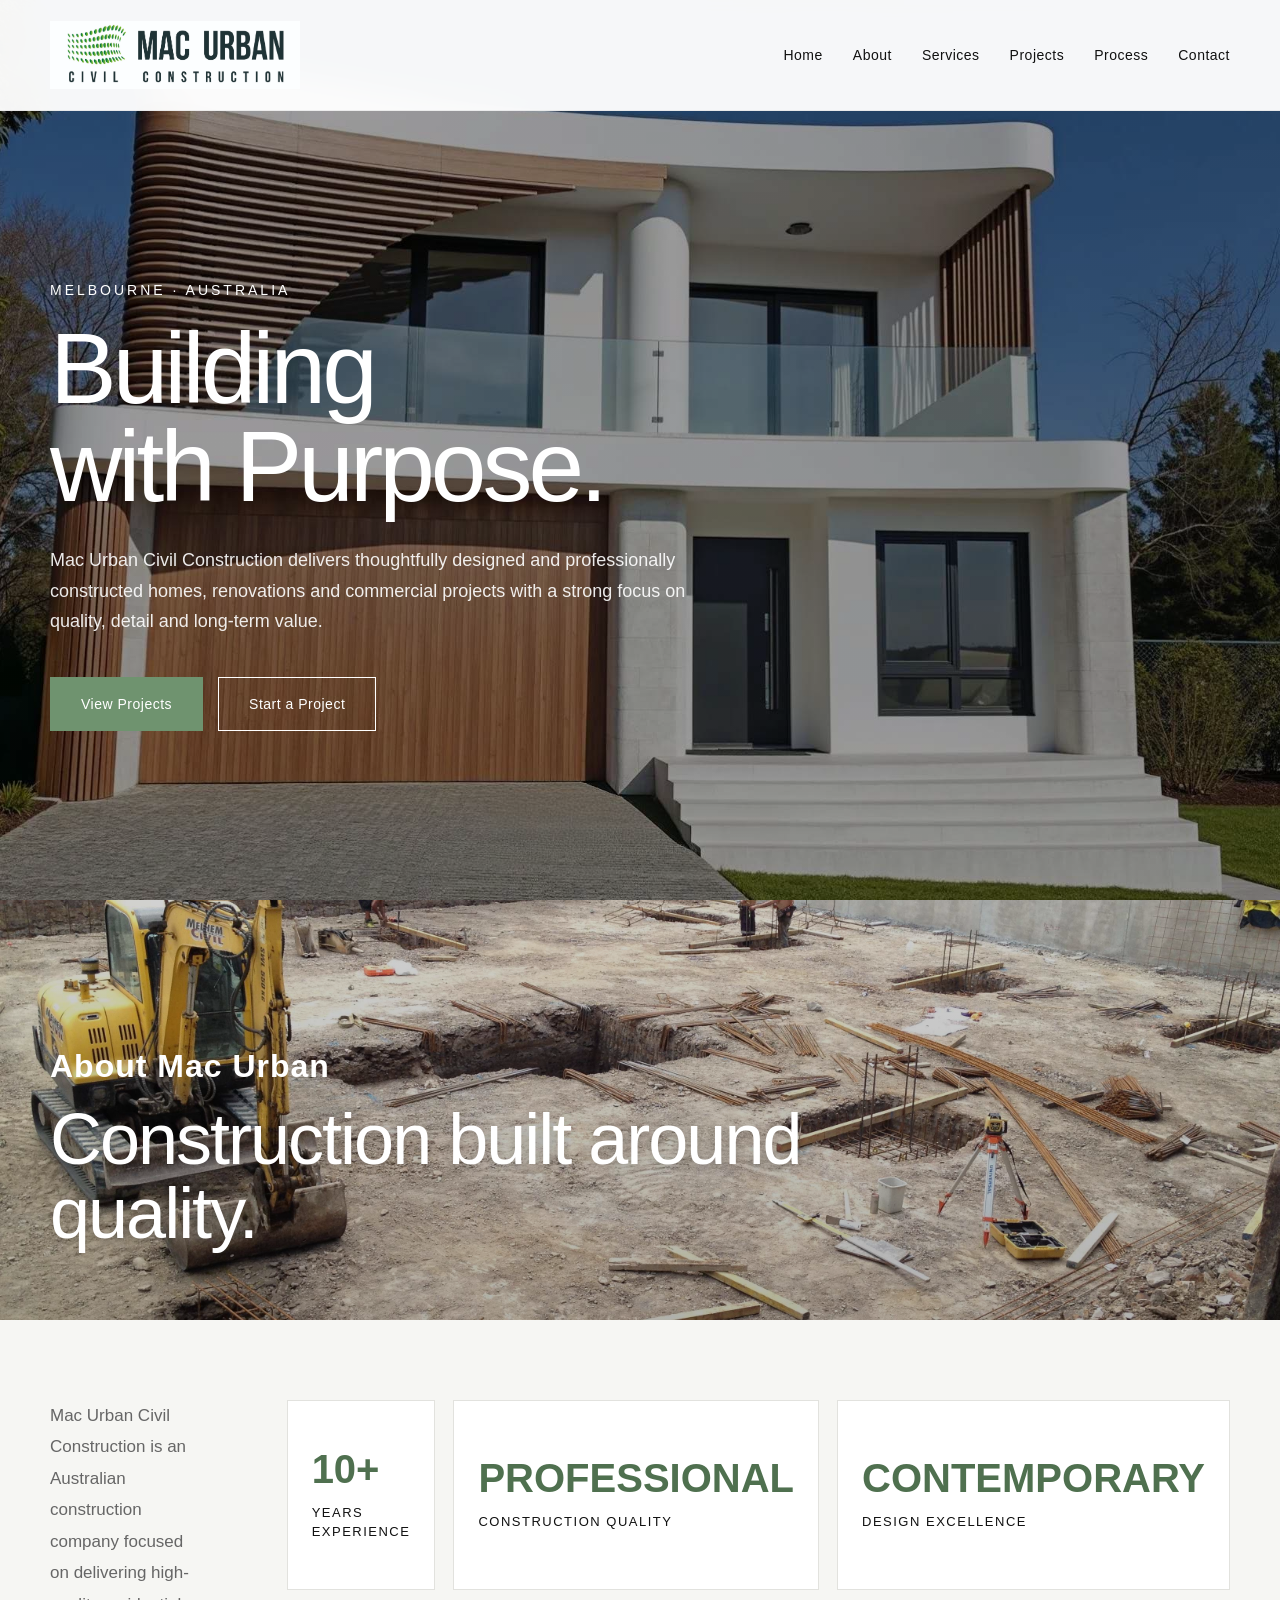
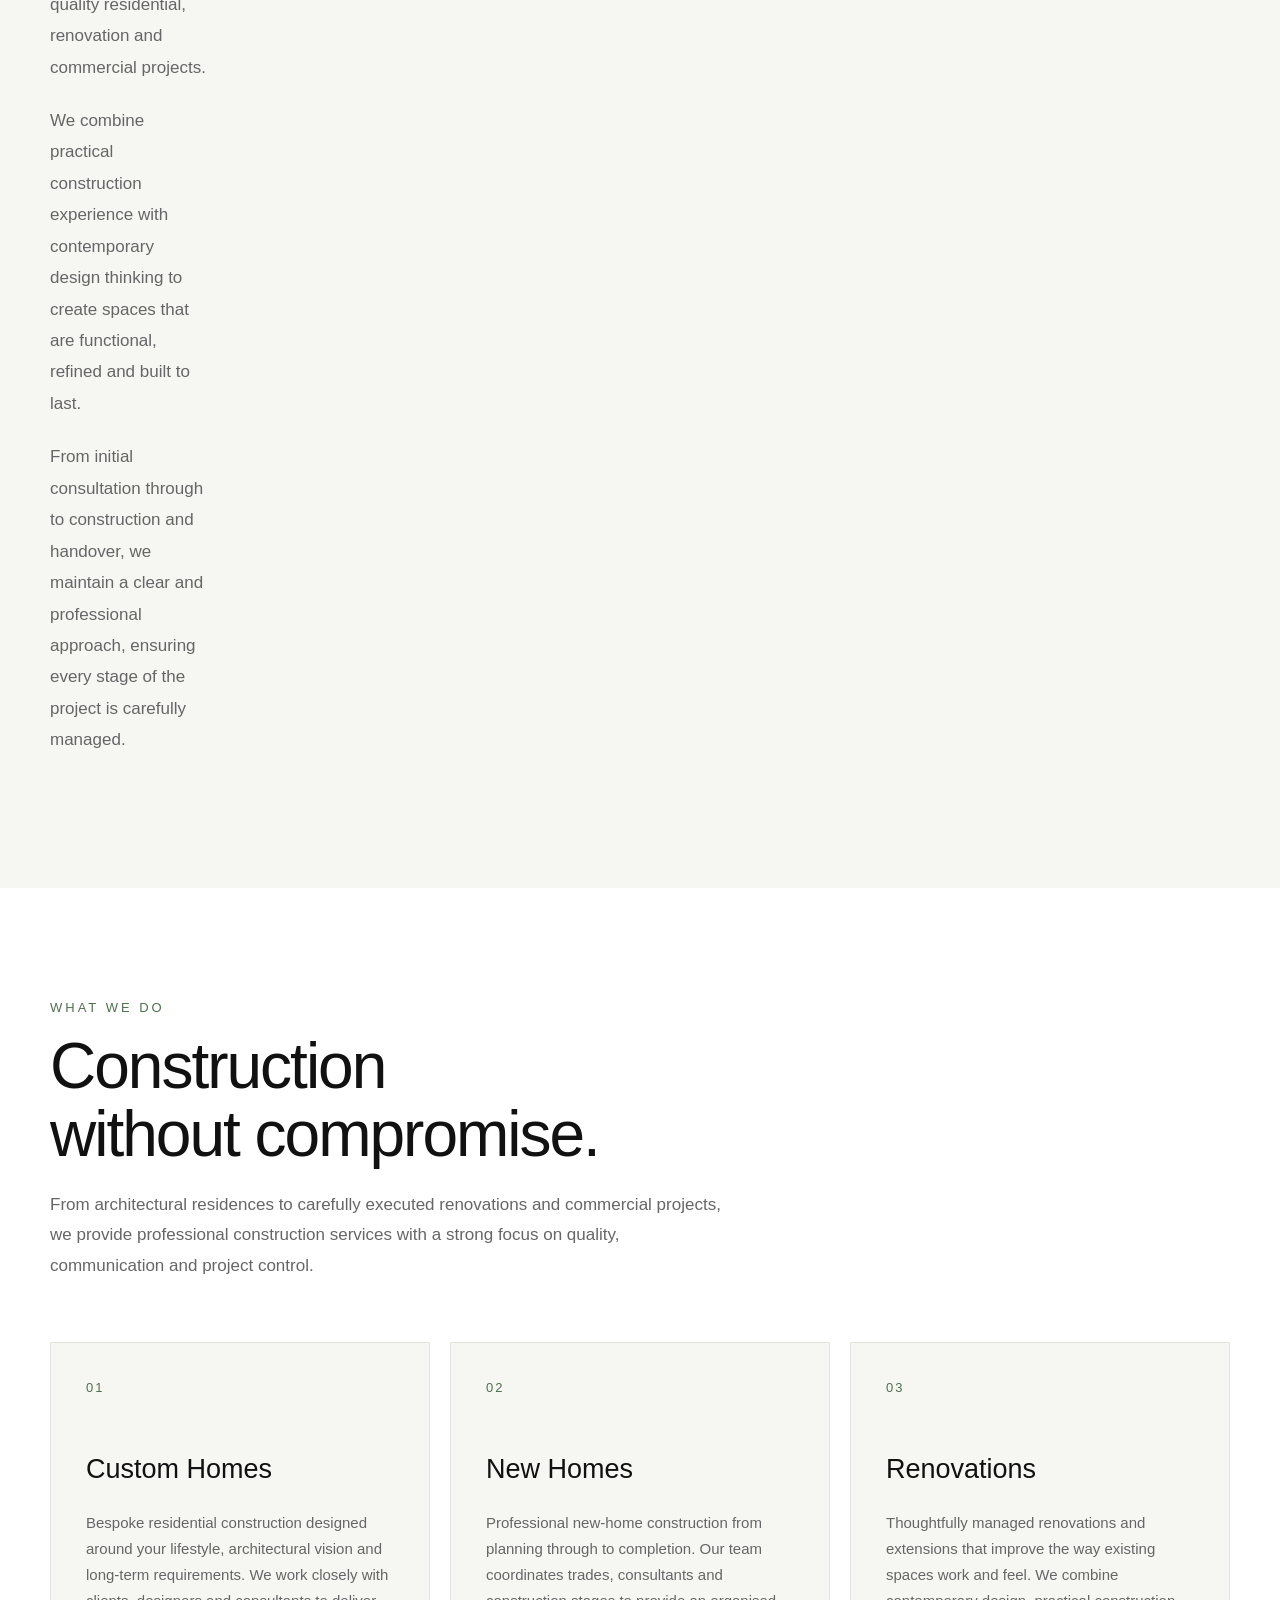
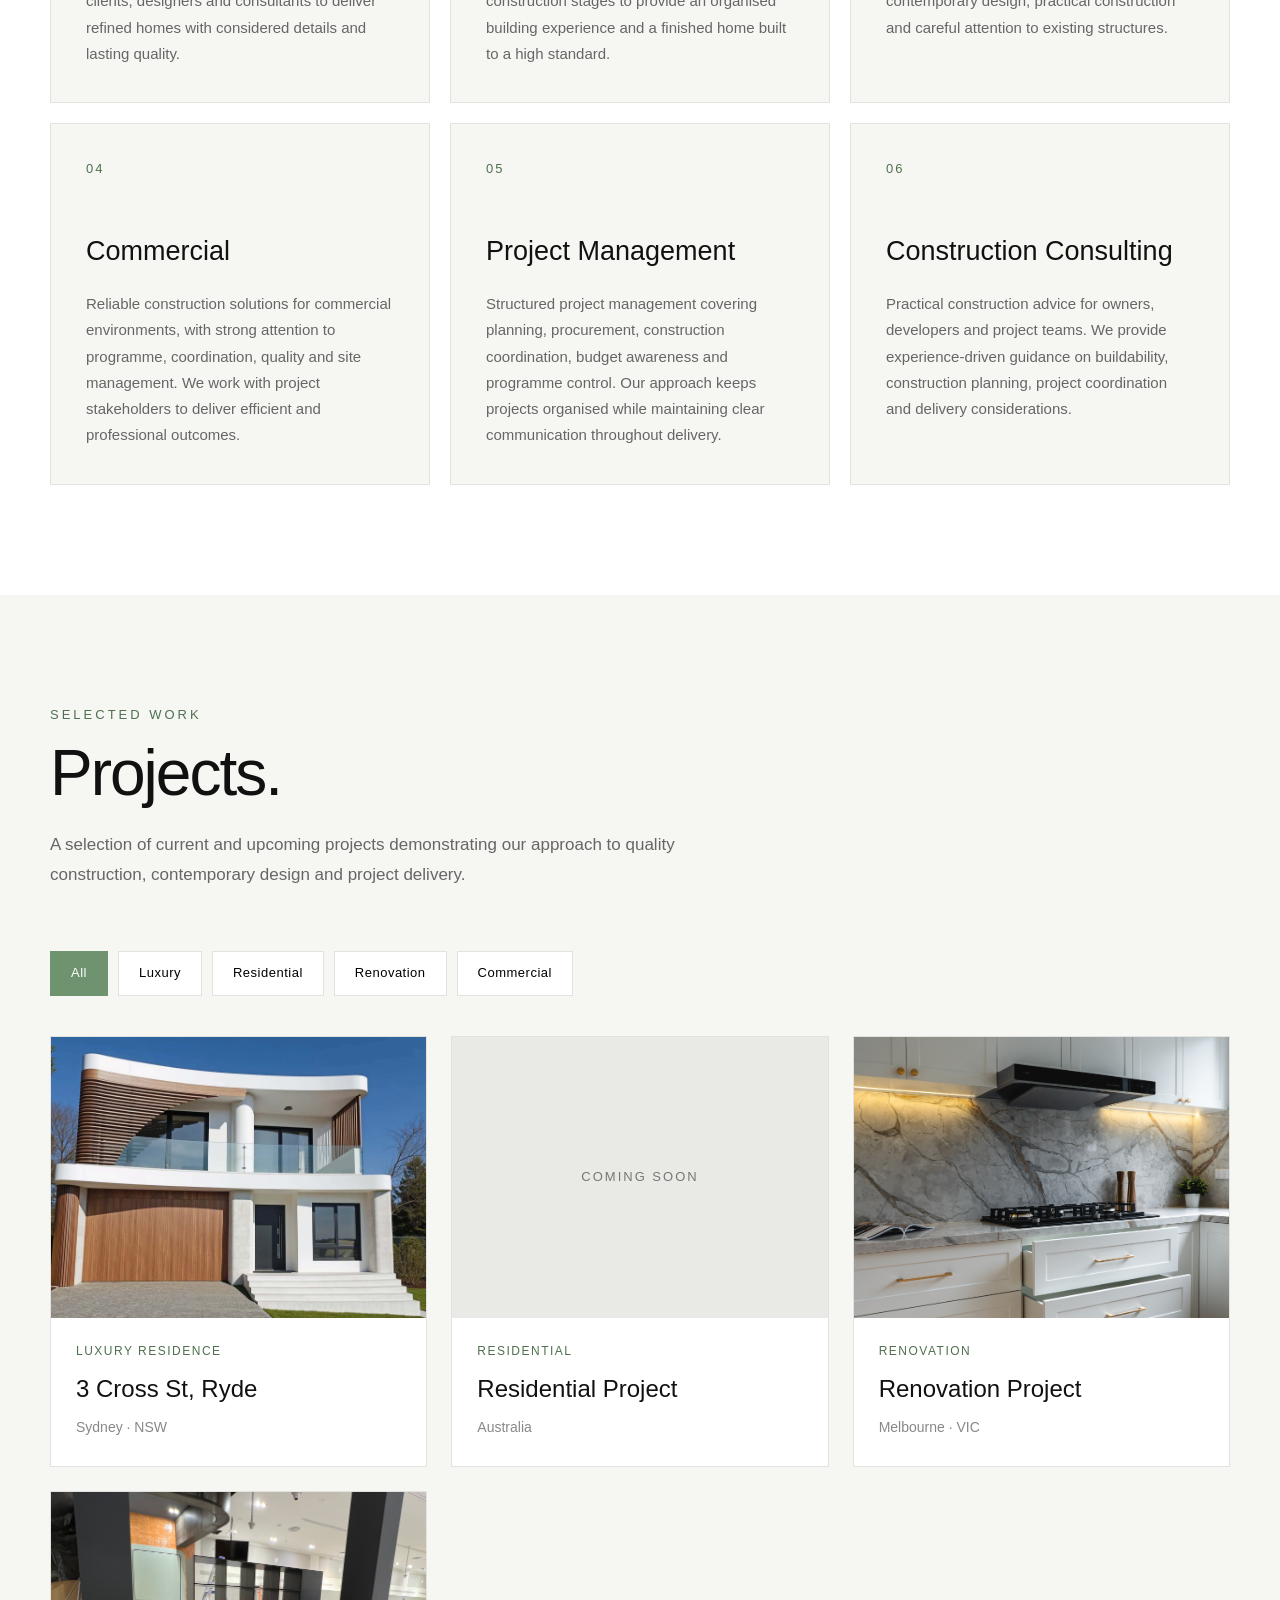
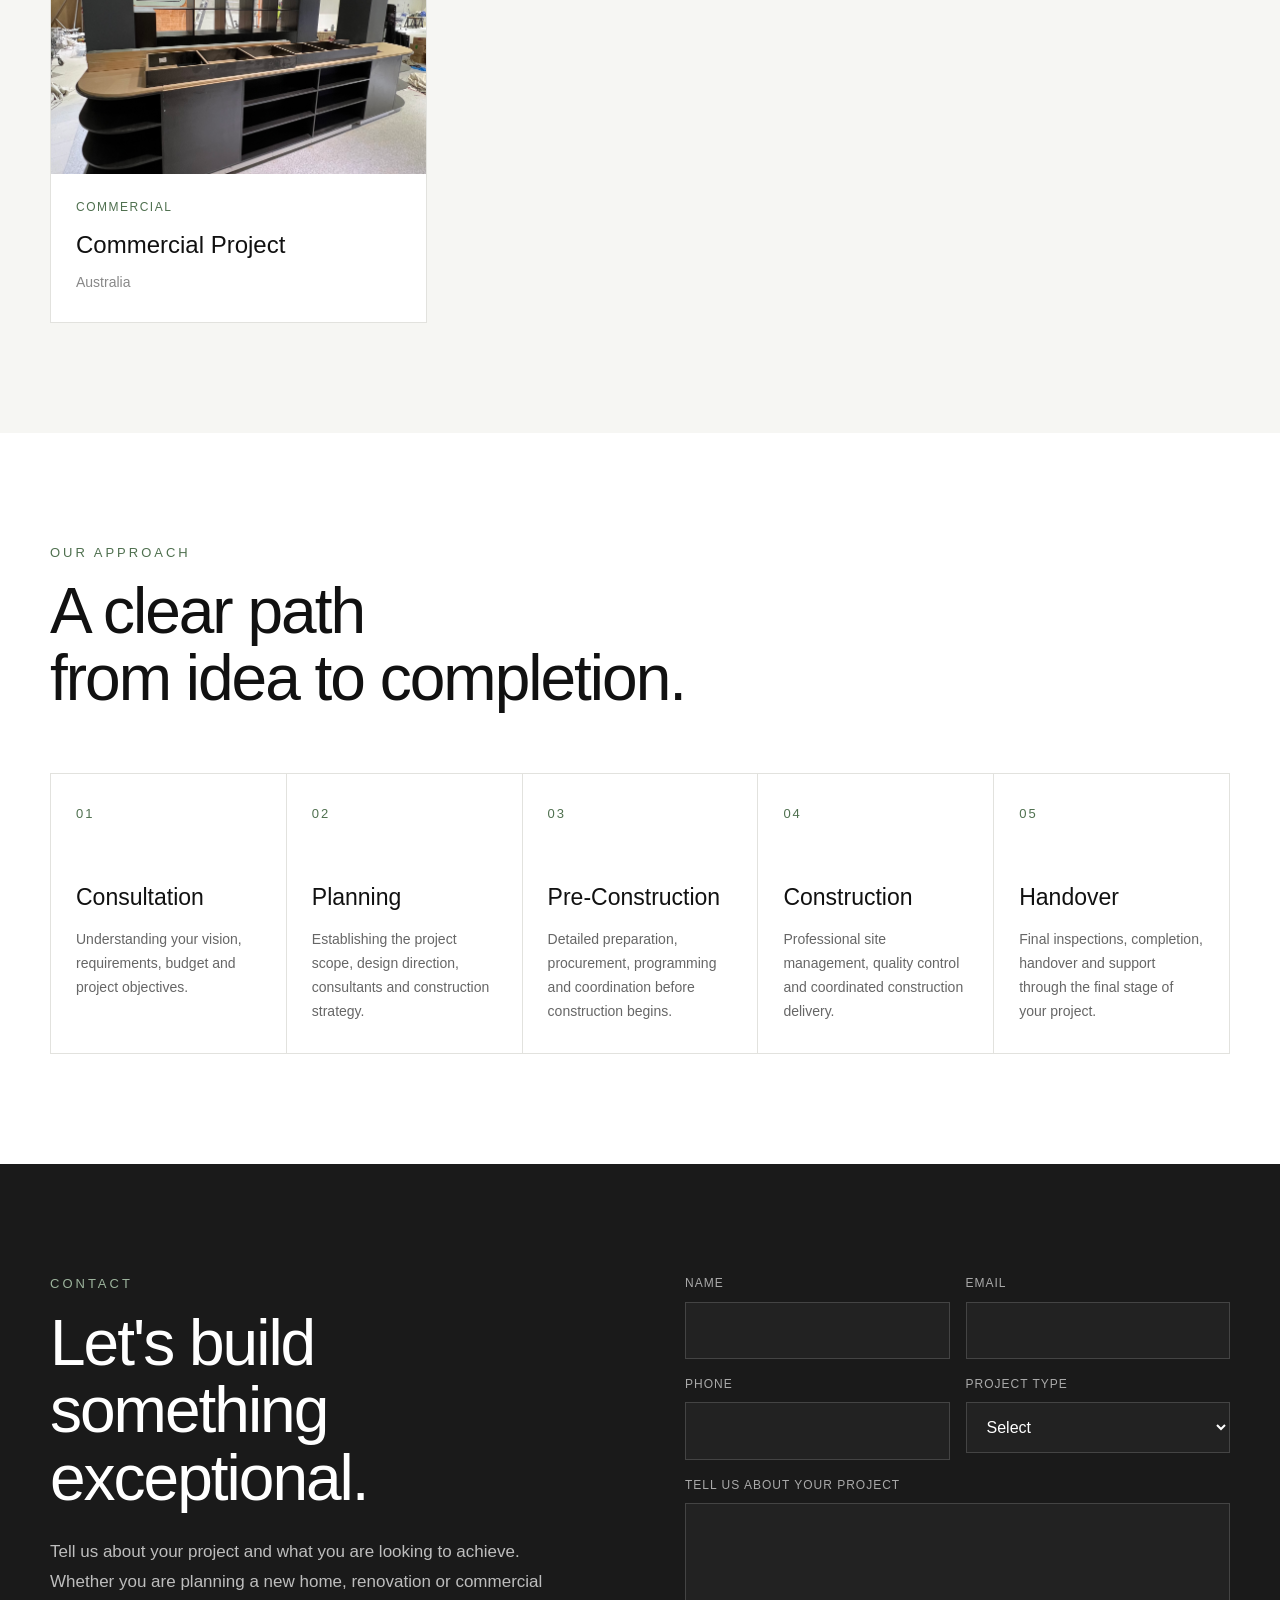
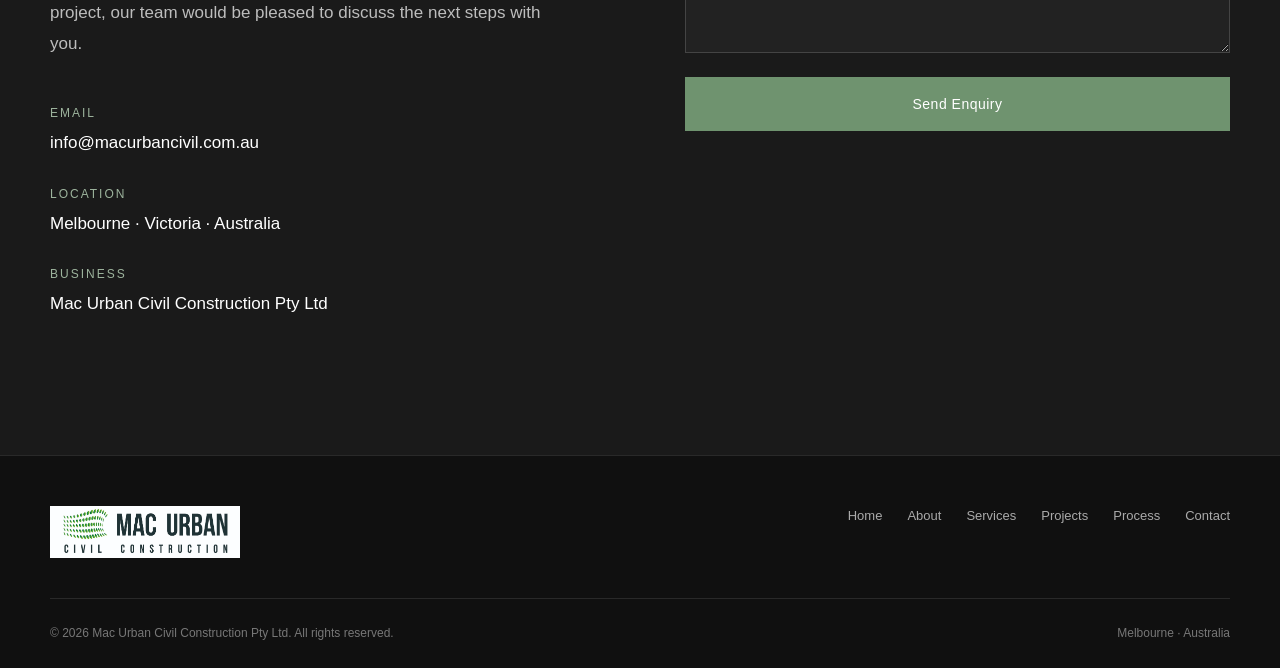
==== commit 066225c4: "Update index.html" ====
--- a/index.html
+++ b/index.html
@@ -853,7 +853,7 @@
     position:fixed;
     inset:0;
     z-index:2000;
-    background:rgba(0,0,0,.75);
+    background:rgba(0,0,0,.78);
     display:none;
     align-items:center;
     justify-content:center;
@@ -866,7 +866,7 @@
 
 .modal-content{
     width:min(1100px,100%);
-    max-height:90vh;
+    max-height:92vh;
     overflow:auto;
     background:#FFFFFF;
     position:relative;
@@ -876,7 +876,7 @@
     position:absolute;
     top:15px;
     right:15px;
-    z-index:5;
+    z-index:20;
     width:42px;
     height:42px;
     border:0;
@@ -886,18 +886,105 @@
     cursor:pointer;
 }
 
-.modal-image{
+
+/* =========================================================
+   PROJECT GALLERY
+========================================================= */
+
+.gallery-main{
+    position:relative;
     width:100%;
     aspect-ratio:16 / 9;
-    background:#DDD;
-}
-
-.modal-image img{
+    background:#111111;
+    overflow:hidden;
+}
+
+.gallery-main img{
+    width:100%;
+    height:100%;
+    object-fit:contain;
+    cursor:pointer;
+}
+
+.gallery-arrow{
+    position:absolute;
+    top:50%;
+    transform:translateY(-50%);
+    width:48px;
+    height:48px;
+    border:0;
+    background:rgba(0,0,0,.58);
+    color:#FFFFFF;
+    font-size:30px;
+    line-height:1;
+    cursor:pointer;
+    z-index:10;
+    transition:.25s ease;
+}
+
+.gallery-arrow:hover{
+    background:#6F936F;
+}
+
+.gallery-prev{
+    left:15px;
+}
+
+.gallery-next{
+    right:15px;
+}
+
+.gallery-counter{
+    position:absolute;
+    left:50%;
+    bottom:15px;
+    transform:translateX(-50%);
+    background:rgba(0,0,0,.65);
+    color:#FFFFFF;
+    padding:6px 13px;
+    font-size:12px;
+    letter-spacing:1px;
+    z-index:10;
+}
+
+.gallery-thumbs{
+    display:flex;
+    gap:8px;
+    padding:12px;
+    background:#111111;
+    overflow-x:auto;
+}
+
+.gallery-thumb{
+    flex:0 0 90px;
+    width:90px;
+    height:65px;
+    border:2px solid transparent;
+    padding:0;
+    background:#222222;
+    cursor:pointer;
+    overflow:hidden;
+    opacity:.65;
+    transition:.25s ease;
+}
+
+.gallery-thumb:hover{
+    opacity:1;
+}
+
+.gallery-thumb.active{
+    border-color:#6F936F;
+    opacity:1;
+}
+
+.gallery-thumb img{
     width:100%;
     height:100%;
     object-fit:cover;
-    cursor:pointer;
-}
+}
+
+
+/* MODAL BODY */
 
 .modal-body{
     padding:35px;
@@ -938,7 +1025,7 @@
     position:fixed;
     inset:0;
     z-index:3000;
-    background:rgba(0,0,0,.92);
+    background:rgba(0,0,0,.94);
     display:none;
     align-items:center;
     justify-content:center;
@@ -950,8 +1037,8 @@
 }
 
 .lightbox img{
-    max-width:95vw;
-    max-height:90vh;
+    max-width:88vw;
+    max-height:88vh;
     object-fit:contain;
 }
 
@@ -964,6 +1051,46 @@
     color:#FFFFFF;
     font-size:35px;
     cursor:pointer;
+    z-index:20;
+}
+
+.lightbox-arrow{
+    position:absolute;
+    top:50%;
+    transform:translateY(-50%);
+    width:55px;
+    height:55px;
+    border:0;
+    background:rgba(255,255,255,.12);
+    color:#FFFFFF;
+    font-size:32px;
+    cursor:pointer;
+    z-index:20;
+    transition:.25s ease;
+}
+
+.lightbox-arrow:hover{
+    background:#6F936F;
+}
+
+.lightbox-prev{
+    left:25px;
+}
+
+.lightbox-next{
+    right:25px;
+}
+
+.lightbox-counter{
+    position:absolute;
+    bottom:25px;
+    left:50%;
+    transform:translateX(-50%);
+    color:#FFFFFF;
+    background:rgba(0,0,0,.6);
+    padding:7px 14px;
+    font-size:12px;
+    letter-spacing:1px;
 }
 
 
@@ -1287,11 +1414,35 @@
     /* MODAL */
 
     .modal{
-        padding:15px;
+        padding:10px;
     }
 
     .modal-content{
-        max-height:92vh;
+        max-height:94vh;
+    }
+
+    .gallery-main{
+        aspect-ratio:4 / 3;
+    }
+
+    .gallery-arrow{
+        width:42px;
+        height:42px;
+        font-size:25px;
+    }
+
+    .gallery-prev{
+        left:8px;
+    }
+
+    .gallery-next{
+        right:8px;
+    }
+
+    .gallery-thumb{
+        flex:0 0 75px;
+        width:75px;
+        height:55px;
     }
 
     .modal-body{
@@ -1300,6 +1451,32 @@
 
     .modal-body h2{
         font-size:32px;
+    }
+
+
+    /* LIGHTBOX */
+
+    .lightbox{
+        padding:15px;
+    }
+
+    .lightbox img{
+        max-width:94vw;
+        max-height:82vh;
+    }
+
+    .lightbox-arrow{
+        width:45px;
+        height:45px;
+        font-size:26px;
+    }
+
+    .lightbox-prev{
+        left:8px;
+    }
+
+    .lightbox-next{
+        right:8px;
     }
 
 }
@@ -1901,7 +2078,7 @@
 
 
             <!-- =================================================
-                 RENOVATION - r1.JPG
+                 RENOVATION
             ================================================== -->
 
             <div
@@ -1940,7 +2117,7 @@
 
 
             <!-- =================================================
-                 COMMERCIAL - c1.JPG
+                 COMMERCIAL
             ================================================== -->
 
             <div
@@ -1952,7 +2129,7 @@
                 <div class="project-image">
 
                     <img
-                    src="project-images/projects/commercial/c1.JPG"
+                    src="project-images/projects/commercial/c3.JPG"
                     alt="Commercial Construction Project"
                     >
 
@@ -2405,7 +2582,18 @@
         </button>
 
 
-        <div class="modal-image">
+        <!-- GALLERY -->
+
+        <div class="gallery-main">
+
+            <button
+            class="gallery-arrow gallery-prev"
+            onclick="previousProjectImage(event)"
+            aria-label="Previous image"
+            >
+                ‹
+            </button>
+
 
             <img
             id="modalProjectImage"
@@ -2413,8 +2601,36 @@
             alt=""
             >
 
+
+            <button
+            class="gallery-arrow gallery-next"
+            onclick="nextProjectImage(event)"
+            aria-label="Next image"
+            >
+                ›
+            </button>
+
+
+            <div
+            class="gallery-counter"
+            id="galleryCounter"
+            >
+                1 / 1
+            </div>
+
         </div>
 
+
+        <!-- THUMBNAILS -->
+
+        <div
+        class="gallery-thumbs"
+        id="galleryThumbs"
+        >
+        </div>
+
+
+        <!-- PROJECT INFORMATION -->
 
         <div class="modal-body">
 
@@ -2471,12 +2687,39 @@
         ×
     </button>
 
+
+    <button
+    class="lightbox-arrow lightbox-prev"
+    onclick="previousLightboxImage(event)"
+    aria-label="Previous image"
+    >
+        ‹
+    </button>
+
+
     <img
     id="lightboxImage"
     src=""
     alt=""
     >
 
+
+    <button
+    class="lightbox-arrow lightbox-next"
+    onclick="nextLightboxImage(event)"
+    aria-label="Next image"
+    >
+        ›
+    </button>
+
+
+    <div
+    class="lightbox-counter"
+    id="lightboxCounter"
+    >
+        1 / 1
+    </div>
+
 </div>
 
 
@@ -2621,115 +2864,341 @@
 
 
 /* =========================================================
-   PROJECT MODAL
+   PROJECT DATA
 ========================================================= */
 
+const projects = {
+
+    luxury: {
+
+        category:
+        "Luxury Residence",
+
+        title:
+        "3 Cross St, Ryde",
+
+        location:
+        "Sydney · NSW",
+
+        description:
+        "A contemporary luxury residential project focused on refined architectural design, quality construction and carefully considered details.",
+
+        images: [
+
+            "project-images/projects/luxury/3-cross-st-ryde/3805.jpeg"
+
+        ]
+
+    },
+
+
+    renovation: {
+
+        category:
+        "Renovation",
+
+        title:
+        "Renovation Project",
+
+        location:
+        "Melbourne · VIC",
+
+        description:
+        "A renovation project focused on improving functionality, contemporary design and construction quality while respecting the existing property.",
+
+        images: [
+
+            "project-images/projects/renovation/r1.JPG",
+
+            "project-images/projects/renovation/r2.JPG",
+
+            "project-images/projects/renovation/r3.JPG",
+
+            "project-images/projects/renovation/r4.JPG",
+
+            "project-images/projects/renovation/r5.JPG"
+
+        ]
+
+    },
+
+
+    commercial: {
+
+        category:
+        "Commercial",
+
+        title:
+        "Commercial Project",
+
+        location:
+        "Australia",
+
+        description:
+        "A commercial construction project delivered with a focus on quality, coordination, programme control and professional project management.",
+
+        images: [
+
+            "project-images/projects/commercial/c1.JPG",
+
+            "project-images/projects/commercial/c2.JPG",
+
+            "project-images/projects/commercial/c3.JPG"
+
+        ]
+
+    }
+
+};
+
+
+/* =========================================================
+   GALLERY VARIABLES
+========================================================= */
+
+let currentProject = null;
+
+let currentProjectImages = [];
+
+let currentProjectIndex = 0;
+
+
+/* =========================================================
+   OPEN PROJECT MODAL
+========================================================= */
+
 function openProjectModal(type){
 
-    const modal =
-    document.getElementById("projectModal");
+    const project =
+    projects[type];
+
+    if(!project){
+        return;
+    }
+
+
+    currentProject =
+    type;
+
+    currentProjectImages =
+    project.images;
+
+    currentProjectIndex =
+    0;
+
+
+    document
+    .getElementById("modalProjectCategory")
+    .textContent =
+    project.category;
+
+
+    document
+    .getElementById("modalProjectTitle")
+    .textContent =
+    project.title;
+
+
+    document
+    .getElementById("modalProjectLocation")
+    .textContent =
+    project.location;
+
+
+    document
+    .getElementById("modalProjectDescription")
+    .textContent =
+    project.description;
+
+
+    buildGalleryThumbs();
+
+    updateGallery();
+
+
+    document
+    .getElementById("projectModal")
+    .classList.add("active");
+
+
+    document.body.style.overflow =
+    "hidden";
+
+}
+
+
+/* =========================================================
+   BUILD THUMBNAILS
+========================================================= */
+
+function buildGalleryThumbs(){
+
+    const thumbs =
+    document.getElementById("galleryThumbs");
+
+    thumbs.innerHTML = "";
+
+
+    currentProjectImages.forEach(
+        function(imagePath,index){
+
+            const button =
+            document.createElement("button");
+
+            button.className =
+            "gallery-thumb";
+
+
+            if(index === 0){
+
+                button.classList.add("active");
+
+            }
+
+
+            const image =
+            document.createElement("img");
+
+            image.src =
+            imagePath;
+
+            image.alt =
+            "Project image " + (index + 1);
+
+
+            button.appendChild(image);
+
+
+            button.addEventListener(
+                "click",
+                function(){
+
+                    currentProjectIndex =
+                    index;
+
+                    updateGallery();
+
+                }
+            );
+
+
+            thumbs.appendChild(button);
+
+        }
+    );
+
+}
+
+
+/* =========================================================
+   UPDATE GALLERY
+========================================================= */
+
+function updateGallery(){
+
+    if(!currentProjectImages.length){
+        return;
+    }
+
 
     const image =
     document.getElementById("modalProjectImage");
 
-    const category =
-    document.getElementById("modalProjectCategory");
-
-    const title =
-    document.getElementById("modalProjectTitle");
-
-    const location =
-    document.getElementById("modalProjectLocation");
-
-    const description =
-    document.getElementById("modalProjectDescription");
-
-
-    /* =========================
-       LUXURY
-    ========================= */
-
-    if(type === "luxury"){
-
-        image.src =
-        "project-images/projects/luxury/3-cross-st-ryde/3805.jpeg";
-
-        image.alt =
-        "3 Cross St Ryde Luxury Residence";
-
-        category.textContent =
-        "Luxury Residence";
-
-        title.textContent =
-        "3 Cross St, Ryde";
-
-        location.textContent =
-        "Sydney · NSW";
-
-        description.textContent =
-        "A contemporary luxury residential project focused on refined architectural design, quality construction and carefully considered details.";
-
-    }
-
-
-    /* =========================
-       RENOVATION
-    ========================= */
-
-    if(type === "renovation"){
-
-        image.src =
-        "project-images/projects/renovation/r1.JPG";
-
-        image.alt =
-        "Renovation Project";
-
-        category.textContent =
-        "Renovation";
-
-        title.textContent =
-        "Renovation Project";
-
-        location.textContent =
-        "Melbourne · VIC";
-
-        description.textContent =
-        "A renovation project focused on improving functionality, contemporary design and construction quality while respecting the existing property.";
-
-    }
-
-
-    /* =========================
-       COMMERCIAL
-    ========================= */
-
-    if(type === "commercial"){
-
-        image.src =
-        "project-images/projects/commercial/c1.JPG";
-
-        image.alt =
-        "Commercial Construction Project";
-
-        category.textContent =
-        "Commercial";
-
-        title.textContent =
-        "Commercial Project";
-
-        location.textContent =
-        "Australia";
-
-        description.textContent =
-        "A commercial construction project delivered with a focus on quality, coordination, programme control and professional project management.";
-
-    }
-
-
-    modal.classList.add("active");
-
-    document.body.style.overflow =
-    "hidden";
+
+    image.src =
+    currentProjectImages[currentProjectIndex];
+
+
+    image.alt =
+    projects[currentProject].title +
+    " - Project Image " +
+    (currentProjectIndex + 1);
+
+
+    document
+    .getElementById("galleryCounter")
+    .textContent =
+    (currentProjectIndex + 1) +
+    " / " +
+    currentProjectImages.length;
+
+
+    document
+    .querySelectorAll(".gallery-thumb")
+    .forEach(
+        function(thumb,index){
+
+            thumb.classList.toggle(
+                "active",
+                index === currentProjectIndex
+            );
+
+        }
+    );
+
+}
+
+
+/* =========================================================
+   NEXT PROJECT IMAGE
+========================================================= */
+
+function nextProjectImage(event){
+
+    if(event){
+        event.stopPropagation();
+    }
+
+
+    if(!currentProjectImages.length){
+        return;
+    }
+
+
+    currentProjectIndex++;
+
+    if(
+        currentProjectIndex >=
+        currentProjectImages.length
+    ){
+
+        currentProjectIndex = 0;
+
+    }
+
+
+    updateGallery();
+
+}
+
+
+/* =========================================================
+   PREVIOUS PROJECT IMAGE
+========================================================= */
+
+function previousProjectImage(event){
+
+    if(event){
+        event.stopPropagation();
+    }
+
+
+    if(!currentProjectImages.length){
+        return;
+    }
+
+
+    currentProjectIndex--;
+
+    if(currentProjectIndex < 0){
+
+        currentProjectIndex =
+        currentProjectImages.length - 1;
+
+    }
+
+
+    updateGallery();
 
 }
 
@@ -2744,6 +3213,7 @@
     .getElementById("projectModal")
     .classList.remove("active");
 
+
     document.body.style.overflow =
     "";
 
@@ -2751,7 +3221,7 @@
 
 
 /* =========================================================
-   LIGHTBOX
+   OPEN LIGHTBOX
 ========================================================= */
 
 document
@@ -2763,21 +3233,80 @@
         const lightbox =
         document.getElementById("lightbox");
 
-        const lightboxImage =
-        document.getElementById("lightboxImage");
-
-
-        lightboxImage.src =
-        this.src;
-
-        lightboxImage.alt =
-        this.alt;
-
 
         lightbox.classList.add("active");
 
+
+        updateLightbox();
+
     }
 );
+
+
+/* =========================================================
+   UPDATE LIGHTBOX
+========================================================= */
+
+function updateLightbox(){
+
+    const lightboxImage =
+    document.getElementById("lightboxImage");
+
+
+    lightboxImage.src =
+    currentProjectImages[currentProjectIndex];
+
+
+    lightboxImage.alt =
+    projects[currentProject].title +
+    " - Project Image " +
+    (currentProjectIndex + 1);
+
+
+    document
+    .getElementById("lightboxCounter")
+    .textContent =
+    (currentProjectIndex + 1) +
+    " / " +
+    currentProjectImages.length;
+
+}
+
+
+/* =========================================================
+   NEXT LIGHTBOX IMAGE
+========================================================= */
+
+function nextLightboxImage(event){
+
+    if(event){
+        event.stopPropagation();
+    }
+
+
+    nextProjectImage();
+
+    updateLightbox();
+
+}
+
+
+/* =========================================================
+   PREVIOUS LIGHTBOX IMAGE
+========================================================= */
+
+function previousLightboxImage(event){
+
+    if(event){
+        event.stopPropagation();
+    }
+
+
+    previousProjectImage();
+
+    updateLightbox();
+
+}
 
 
 /* =========================================================
@@ -2830,13 +3359,20 @@
 
 
 /* =========================================================
-   ESC
+   KEYBOARD CONTROLS
 ========================================================= */
 
 document.addEventListener(
     "keydown",
     function(event){
 
+        const modal =
+        document.getElementById("projectModal");
+
+        const lightbox =
+        document.getElementById("lightbox");
+
+
         if(event.key === "Escape"){
 
             closeProjectModal();
@@ -2852,8 +3388,174 @@
 
         }
 
+
+        if(
+            modal.classList.contains("active") &&
+            !lightbox.classList.contains("active")
+        ){
+
+            if(event.key === "ArrowRight"){
+
+                nextProjectImage();
+
+            }
+
+
+            if(event.key === "ArrowLeft"){
+
+                previousProjectImage();
+
+            }
+
+        }
+
+
+        if(
+            lightbox.classList.contains("active")
+        ){
+
+            if(event.key === "ArrowRight"){
+
+                nextLightboxImage();
+
+            }
+
+
+            if(event.key === "ArrowLeft"){
+
+                previousLightboxImage();
+
+            }
+
+        }
+
     }
 );
+
+
+/* =========================================================
+   MOBILE TOUCH SWIPE
+========================================================= */
+
+let touchStartX = 0;
+
+let touchEndX = 0;
+
+
+const galleryMain =
+document.querySelector(".gallery-main");
+
+
+galleryMain.addEventListener(
+    "touchstart",
+    function(event){
+
+        touchStartX =
+        event.changedTouches[0].screenX;
+
+    },
+    {
+        passive:true
+    }
+);
+
+
+galleryMain.addEventListener(
+    "touchend",
+    function(event){
+
+        touchEndX =
+        event.changedTouches[0].screenX;
+
+
+        handleGallerySwipe();
+
+    },
+    {
+        passive:true
+    }
+);
+
+
+function handleGallerySwipe(){
+
+    const difference =
+    touchStartX - touchEndX;
+
+
+    if(Math.abs(difference) < 50){
+        return;
+    }
+
+
+    if(difference > 0){
+
+        nextProjectImage();
+
+    }else{
+
+        previousProjectImage();
+
+    }
+
+}
+
+
+/* =========================================================
+   LIGHTBOX MOBILE SWIPE
+========================================================= */
+
+const lightbox =
+document.getElementById("lightbox");
+
+
+lightbox.addEventListener(
+    "touchstart",
+    function(event){
+
+        touchStartX =
+        event.changedTouches[0].screenX;
+
+    },
+    {
+        passive:true
+    }
+);
+
+
+lightbox.addEventListener(
+    "touchend",
+    function(event){
+
+        touchEndX =
+        event.changedTouches[0].screenX;
+
+
+        const difference =
+        touchStartX - touchEndX;
+
+
+        if(Math.abs(difference) < 50){
+            return;
+        }
+
+
+        if(difference > 0){
+
+            nextLightboxImage();
+
+        }else{
+
+            previousLightboxImage();
+
+        }
+
+    },
+    {
+        passive:true
+    }
+);
+
 
 </script>
 
